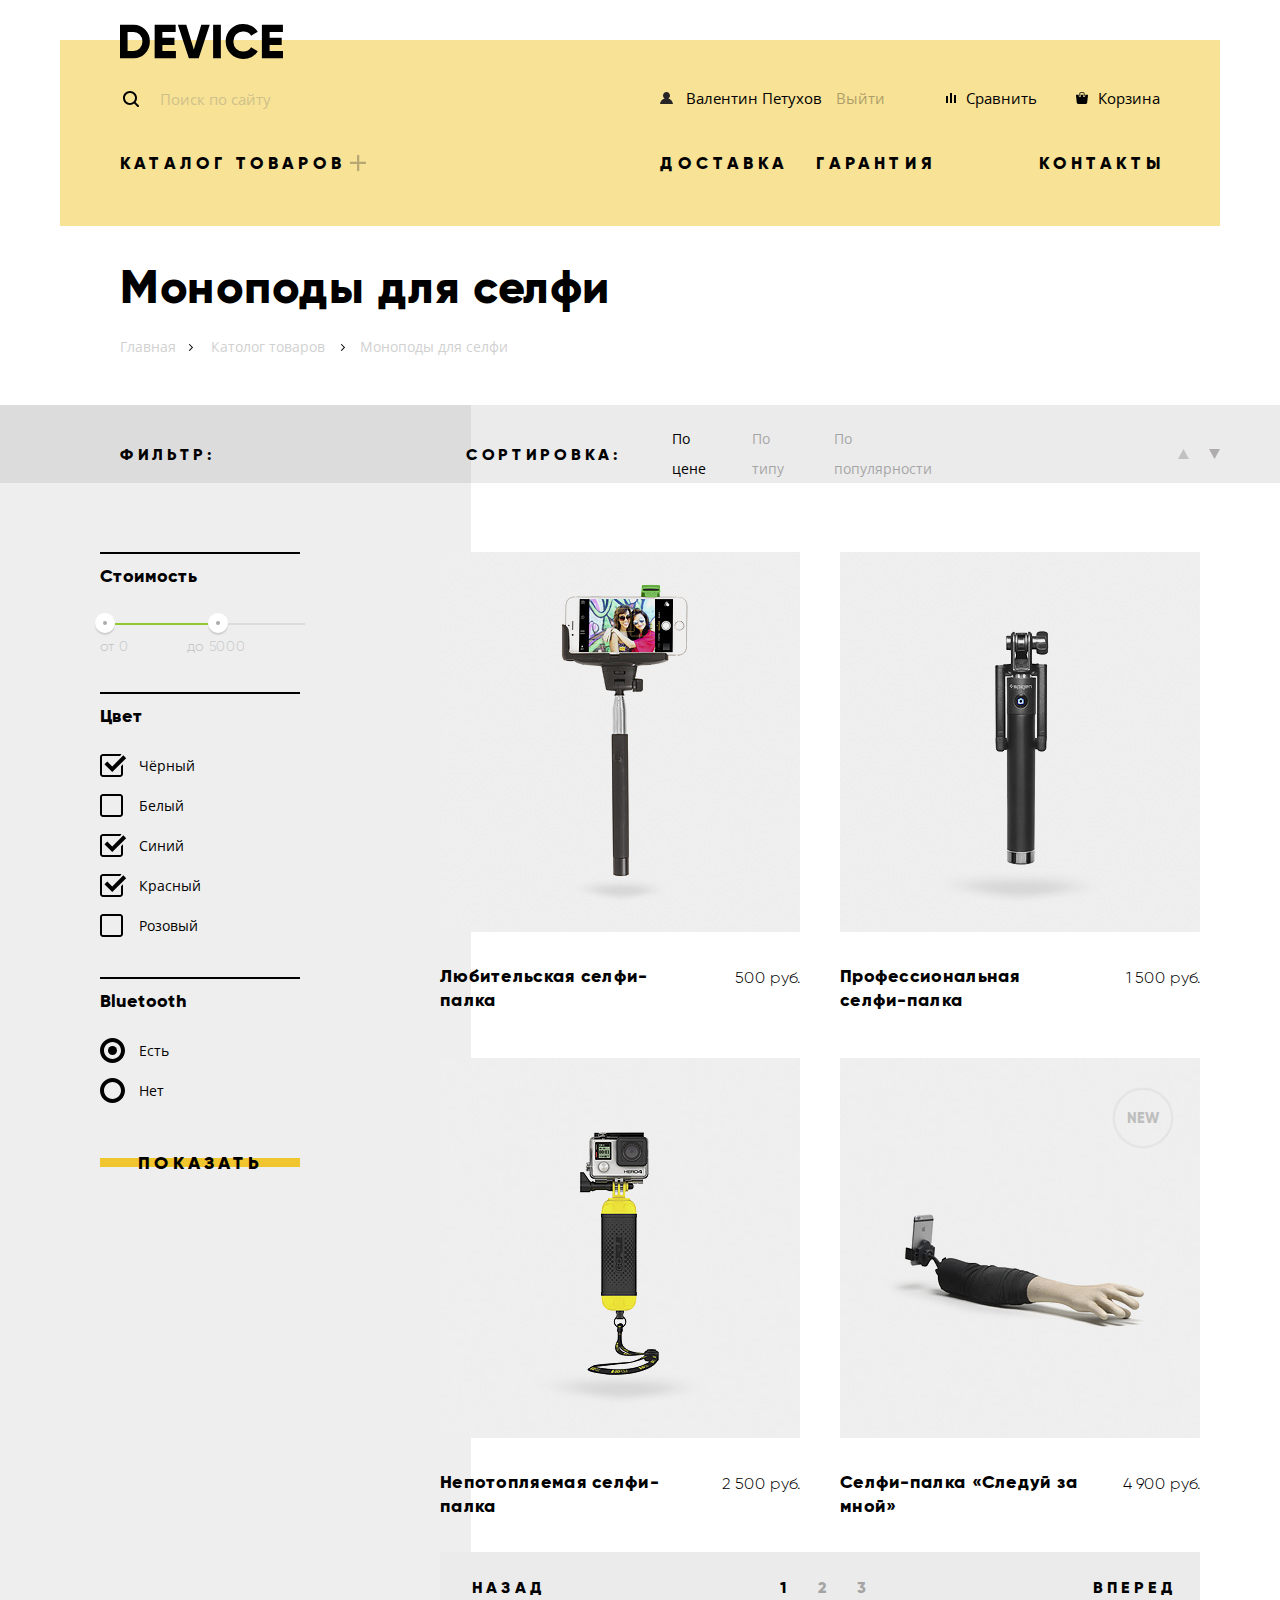
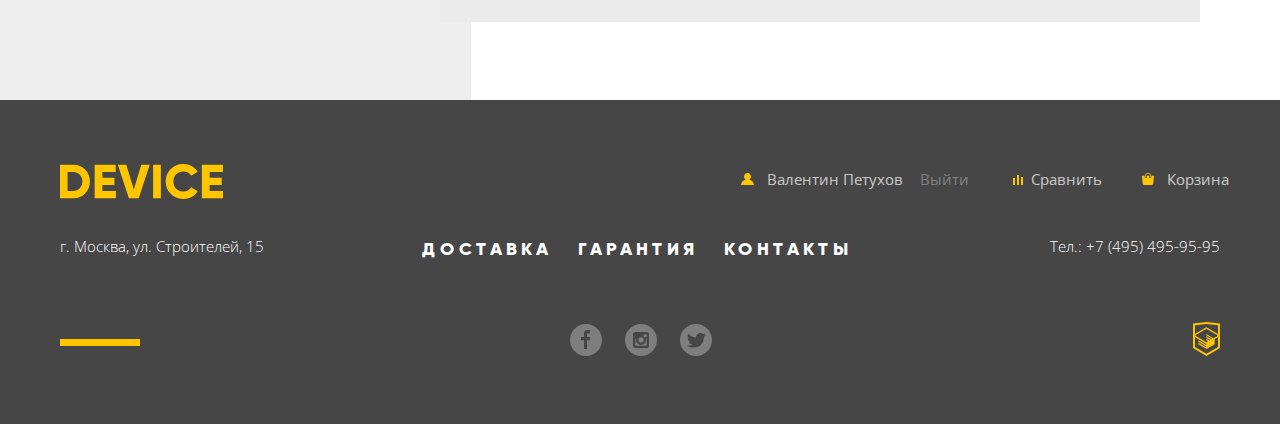
==== catalog.html @ 6ec4270a "Выполнил критерий на прохождения валидатор кроме iframe." ====
<!DOCTYPE html>
<html lang="ru">
  <head>
    <meta charset="utf-8">
    <title>HTML Academy: Девайс</title>
    <link href="https://fonts.googleapis.com/css?family=Open+Sans:300,400&display=swap" 
    rel="stylesheet">
   <link href="css/normalize.css" rel="stylesheet">
   <link href="css/style.css" rel="stylesheet">
  </head>
  <body class="inner-page">
    <header class="main-header">      
      <nav class="main-navigation">

        <a class="main-header-logo" href="index.html">
          <img class="logo-device" src="img/background-black-logo.svg" width="163" height="35" alt="Логотип DEVICE">
        </a>
        
        <div class="header-interface-container">

        <form class="form-search" action="https://echo.htmlacademy.ru" method="post">
          <label class="lable-search visually-hidden-search" for="search">Поиск по сайту</label>
          <input class="search" id="search" type="search" name="search" placeholder="Поиск по сайту">
          <button class="button-search hidden-button" type="submit">Найти</button>
        </form>   

          <ul class="interface-header">
          <li class="to-come-in">
            <a href="#">
            Валентин Петухов
            </a>
          </li>
          <li class="exit">
            <a href="#">Выйти</a>
          </li>
          <li class="compare">
            <a href="#">
              Сравнить
            </a>
          </li>
          <li class="basket">
            <a href="#">
            Корзина
            </a>
          </li>
          </ul>

        </div>


        <ul class="header-product-contacts">
          <li><a href="catalog.html">Каталог товаров
            <!--Декоративный элемент +--></a>
            <ul class="sub-menu-catalog">
              <li>
                <a href="#">Виртуальная реальность</a>
                <a href="catalog.html">Моноподы для селфи</a>
                <a href="#">Экшн-камера</a>
              </li>             
              <li>
                <a href="#">Фитнес-браслеты</a>
                <a href="#">Умные часы</a>
              </li>
              <li>
                <a href="#">Квадрокоптеры</a>
              </li>
            </ul>
          </li>
          <li><a href="#">Доставка</a></li>
          <li><a href="#">Гарантия</a></li>
          <li><a href="#">Контакты</a></li>        
        </ul>

      </nav>
    </header>
    <main>

      <h1 class="page-title">Моноподы для селфи</h1>

      <nav>
        <ul class="breadcrambs">
          <li><a href="index.html">Главная</a></li>
          <li><a href="#">Католог товаров</a></li>
          <li><a href="#">Моноподы для селфи</a></li>
        </ul>
      </nav>

      <div class="sort-flter-container">

          <div class="sort">
            <span class="">Фильтр:</span> 
            <span>Сортировка:</span>
            <ul>
              <li><a class="selected active" href="#">По цене</a></li>
              <li><a href="#">По типу</a></li>
              <li><a href="#">По популярности</a></li> 
            </ul>
            <ul>
              <li><a href="#"><div class="icon-triangle-up"></div></a></li>
              <li><a class="" href="#"><div class="icon-triangle-down selected"></div></a></li>
            </ul>
            </div>

         </div>
    
      <div class="container">

        <div class="filters-catalog-container">
        <div class="filters-wrapper">
              
        <form class="filters" action="https://echo.htmlacademy.ru" method="get"> 
        <fieldset class="filter-item">
          <legend>Стоимость</legend>
            <div class="range-filter">
              <div class="range-controls">
                <div class="scale">
                  <div class="bar"></div>
                </div>
                <div class="toggle toggle-min"></div>
                <div class="toggle toggle-max"></div>
              </div>
              <div class="price-controls">
                <label class="min-price">от <input name="min-price" type="text" value="0"></label>
                <label class="max-price">до <input name="max-price" type="text" value="5000"></label>
              </div>
            </div>
        </fieldset>
        <fieldset>
          <legend>Цвет</legend>
          <ul class="checkbox-color">
            <li class="filter-option">      
              <input id="black" class="filter-input-checkbox filter-input visually-hidden" type="checkbox" name="color" value="black" checked>
              <label for="black">Чёрный</label>
            </li>
            <li class="filter-option"> 
              <input id="white" class="filter-input-checkbox filter-input visually-hidden" type="checkbox" name="color" value="white">
              <label for="white">Белый</label>
            </li>
            <li class="filter-option">
              <input id="blue" class="filter-input-checkbox filter-input visually-hidden" type="checkbox" name="color" value="blue" checked>
              <label for="blue">Синий</label>
            </li>
            <li class="filter-option">
              <input id="red" class="filter-input-checkbox filter-input visually-hidden" type="checkbox" name="color" value="red" checked>
              <label for="red">Красный</label>
            </li>
            <li class="filter-option">
              <input id="pink" class="filter-input-checkbox filter-input visually-hidden" type="checkbox" name="color" value="pink">
              <label for="pink">Розовый</label>
            </li>
          </ul>
        </fieldset>
        <fieldset>
          <legend>Bluetooth</legend>
          <ul class="radio-bluetooth">
            <li class="filter-option">
              <input class="filter-input-radio visually-hidden" id="yes" type="radio" name="Bluetooth" value="yes" checked>
              <label for="yes">Есть</label>
            </li>
            <li class="filter-option">
              <input class="filter-input-radio visually-hidden" id="no" type="radio" name="Bluetooth" value="no">
              <label for="no">Нет</label>
            </li>
          </ul>
          <button class="button-to-show" type="submit">Показать</button>
        </fieldset>

      </form>
      </div>

      <div class="catalog-container">
      <section>
        <h2 class="visually-hidden">Изоброжение товаров</h2>  
        <ul class="catalog-list">
          <li class="catalog-item">
            <ul>
              <li><a class="button-in-garbage" href="#">В КОРЗИНУ</a></li>
              <li><a class="add-to-comparison" href="#">Добавить к сравнению</a></li>
            </ul>
            <img class="product-catalog" src="img/amateur-selfie-stick.jpg" width="360" height="360" alt="Любительская селфи-палка">
            <div>
              <h3><a href="#">Любительская селфи-палка</a></h3>
              <span>500 руб.</span>
            </div>
          </li>
          <li class="catalog-item">  
            <ul>
              <li><a class="button-in-garbage" href="#">В КОРЗИНУ</a></li>
              <li><a class="add-to-comparison" href="#">Добавить к сравнению</a></li>
            </ul>                           
            <img class="product-catalog" src="img/professional-selfie-stick.jpg" width="360" height="360" alt="Профессиональная селфи-палка">   
            <div>                      
              <h3><a href="#">Профессиональная селфи-палка</a></h3>
              <span>1 500 руб.</span>
            </div>  
          </li>
          <li class="catalog-item">
            <ul>
              <li><a class="button-in-garbage" href="#">В КОРЗИНУ</a></li>
              <li><a class="add-to-comparison" href="#">Добавить к сравнению</a></li>
            </ul> 
            <img class="product-catalog" src="img/unsinkable-selfie-stick.jpg" width="360" height="360" alt="Непотопляемая селфи-палка">
            <div>
              <h3><a href="#">Непотопляемая селфи-палка</a></h3>
              <span>2 500 руб.</span>
            </div>
           </li>
          <li class="catalog-item">
            <ul>
              <li><a class="button-in-garbage" href="#">В КОРЗИНУ</a></li>
              <li><a class="add-to-comparison" href="#">Добавить к сравнению</a></li>
            </ul>
            <img class="product-catalog" src="img/selfie-stick-follow-me.jpg" width="360" height="360" alt="Селфи-палка Следуй за мной">
            <span class="icon-new">NEW</span>
            <div>           
              <h3><a href="#">Селфи-палка «Следуй за мной»</a></h3>
              <span>4 900 руб.</span>
            </div>
          </li>
        </ul>   
        <ul class="pagination-list">
          <li><a class="" href="#">Назад</a></li>
          <li><a class="selected">1</a></li>
          <li><a href="#">2</a></li>
          <li><a href="#">3</a></li>
          <li><a class="" href="#">Вперед</a></li>
        </ul>
 
      </section>
      </div>
      </div>
      </div>
      
      
    </main>
    <footer class="footer">   
      <div class="footer-logo-interface">
      <a class="logo-device-footer">
          <svg xmlns="http://www.w3.org/2000/svg" width="163" height="35" viewBox="0 0 163 35">
            <defs>
                <style>
                    .cls-1{fill-rule:evenodd}
                </style>
            </defs>
            <path id="_-e-logo" d="M-.151.702v33.6h13.532a15.72 15.72 0 0 0 11.72-4.824 16.458 16.458 0 0 0 4.712-11.976 16.458 16.458 0 0 0-4.712-11.976A15.723 15.723 0 0 0 13.381.702H-.151zM7.582 26.91V8.091h5.8a8.646 8.646 0 0 1 6.5 2.568 9.407 9.407 0 0 1 2.489 6.84 9.406 9.406 0 0 1-2.489 6.84 8.642 8.642 0 0 1-6.5 2.568h-5.8zm34.8-5.952h12.082v-7.3H42.378V8.091h13.291V.702H34.645v33.6H55.91V26.91H42.378v-5.952zm36.343 13.344L89.744.702h-8.458l-7.491 24.72L66.304.702h-8.457l11.019 33.6h9.859zm14.4 0h7.733V.702h-7.733v33.6zm38.615-1.416a15.506 15.506 0 0 0 6.041-5.688l-6.67-3.84a7.482 7.482 0 0 1-3.165 3.024 9.87 9.87 0 0 1-4.664 1.1 9.595 9.595 0 0 1-7.177-2.736 9.909 9.909 0 0 1-2.682-7.248 9.909 9.909 0 0 1 2.682-7.248 9.595 9.595 0 0 1 7.177-2.736 9.897 9.897 0 0 1 4.639 1.08 7.592 7.592 0 0 1 3.19 3.048l6.67-3.84a15.873 15.873 0 0 0-6.09-5.688 17.42 17.42 0 0 0-8.409-2.088c-9.779-.272-17.797 7.691-17.591 17.472-.208 9.781 7.809 17.747 17.588 17.476a17.52 17.52 0 0 0 8.458-2.088zm17.881-11.928h12.082v-7.3h-12.085V8.091h13.29V.702h-21.023v33.6h21.265V26.91h-13.532v-5.952z" fill="#ffc600" class="cls-1" data-name="-e-logo"/>
        </svg>
      </a>

      <ul class="interface-footer-catalog">
        <li>
          <a href="#">
            <svg version="1.1" id="Layer_1" xmlns="http://www.w3.org/2000/svg" xmlns:xlink="http://www.w3.org/1999/xlink" x="0px" y="0px"
            width="13px" height="12px" viewBox="0 0 13 12" enable-background="new 0 0 13 12" xml:space="preserve">
            <path d="M0.032,12h12.937c-0.163-2.643-2.074-4.837-4.671-5.543C9.306,5.846,9.985,4.75,9.985,3.485
            C9.985,1.561,8.425,0,6.5,0S3.015,1.561,3.015,3.485c0,1.264,0.68,2.361,1.688,2.972C2.106,7.163,0.194,9.357,0.032,12z" fill="#ffc600"/>
            </svg>
            <span>Валентин Петухов</span> 
          </a>                   
        </li>
        <li><a href="#" class="exit-footer">Выйти</a> </li>
        <li>
          <a href="#">
            <svg version="1.1" id="Layer_2" xmlns="http://www.w3.org/2000/svg" xmlns:xlink="http://www.w3.org/1999/xlink" x="0px" y="0px"
            width="10px" height="10px" viewBox="0 0 10 10" enable-background="new 0 0 10 10" xml:space="preserve">
           <rect x="8" y="2" width="1.984" height="8" fill="#ffc600"/>
           <rect y="3" width="1.984" height="7" fill="#ffc600"/>
           <rect x="4" width="2" height="10" fill="#ffc600"/>
           </svg>
           <span>Сравнить</span>
          </a>
        </li>
        <li>
          <a href="#">
              <svg version="1.1" id="Layer_3" xmlns="http://www.w3.org/2000/svg" xmlns:xlink="http://www.w3.org/1999/xlink" x="0px" y="0px"
              width="12px" height="12px" viewBox="0 0 12 12" enable-background="new 0 0 12 12" xml:space="preserve">
              <g>
              <path d="M11.864,3.017c-0.082-0.098-0.203-0.154-0.327-0.154H9.225V4.09c0,0.563-0.484,1.022-1.08,1.022
               c-0.594,0-1.078-0.458-1.078-1.022V2.863H4.909V4.09c0,0.563-0.485,1.022-1.08,1.022c-0.595,0-1.078-0.458-1.078-1.022V2.863H0.438
               c-0.125,0-0.243,0.056-0.327,0.154C0.028,3.115-0.012,3.245,0.003,3.375l0.776,7.134c0.015,0.806,0.642,1.455,1.411,1.455h7.595
               c0.77,0,1.396-0.649,1.411-1.455l0.776-7.134C11.987,3.245,11.946,3.115,11.864,3.017z" fill="#ffc600"/>
              <path d="M3.829,4.499c0.239,0,0.433-0.184,0.433-0.409V1.84c0-0.632,0.672-1.022,1.295-1.022h1.079
              c0.655,0,1.078,0.401,1.078,1.022v2.25c0,0.225,0.194,0.409,0.431,0.409c0.239,0,0.433-0.184,0.433-0.409V1.84
              C8.577,0.773,7.761,0,6.636,0H5.557C4.367,0,3.398,0.826,3.398,1.84v2.25C3.398,4.315,3.592,4.499,3.829,4.499z" fill="#ffc600"/>
            </g>
            </svg>
            <span>Корзина</span>
          </a>
        </li>
      </ul>
      </div>

      <div class="contacts-services">
      <p class="">г. Москва, ул. Строителей, 15</p>

      <ul class="contacts-footer">
        <li><a href="#">Доставка</a></li>
        <li><a href="#">Гарантия</a></li>
        <li><a href="#">Контакты</a></li>
      </ul>

      <a class="tel" href="tel:+74954959595">Тел.: +7 (495) 495-95-95</a>
      </div>

      <div class="social-media-logo">
      <div class="decorative-strip-bot"></div>
      <ul class="social-media">
        <li><a href="https://www.facebook.com"><svg version="1.1" id="Layer_5" xmlns="http://www.w3.org/2000/svg" xmlns:xlink="http://www.w3.org/1999/xlink" x="0px" y="0px"
          width="32px" height="32px" viewBox="0 0 32 32" enable-background="new 0 0 32 32" xml:space="preserve">
          <path fill="#FFFFFF" d="M16,0C7.164,0,0,7.163,0,16s7.164,16,16,16c8.837,0,16-7.164,16-16S24.837,0,16,0z M20.062,9.455h-3.021
          v3.444h3.021v3.445h-3.021v8.61h-3.021v-8.61H11v-3.445h3.021V9.455c0-1.902,1.353-3.445,3.021-3.445h3.021V9.455z"/>
          </svg></a>
        </li>
        <li><a href="https://www.instagram.com"><span class="visually-hidden">Инстаграм</span><svg version="1.1" id="Layer_10" xmlns="http://www.w3.org/2000/svg" xmlns:xlink="http://www.w3.org/1999/xlink" x="0px" y="0px"
            width="32px" height="32px" viewBox="0 0 32 32" enable-background="new 0 0 32 32" xml:space="preserve">
            <g>
            <path fill="#FFFFFF" d="M20.916,16c0,2.728-2.211,4.938-4.938,4.938S11.039,18.728,11.039,16c0-0.394,0.051-0.773,0.138-1.14
             h-0.897v6.838h11.396V14.86h-0.897C20.865,15.227,20.916,15.606,20.916,16z"/>
             <path fill="#FFFFFF" d="M15.978,18.659c1.466,0,2.659-1.193,2.659-2.659s-1.193-2.659-2.659-2.659
             c-1.466,0-2.659,1.193-2.659,2.659S14.511,18.659,15.978,18.659z"/>
             <rect x="18.637" y="10.302" fill="#FFFFFF" width="3.039" height="3.039"/>
             <path fill="#FFFFFF" d="M16,0C7.164,0,0,7.164,0,16c0,8.837,7.164,16,16,16c8.837,0,16-7.163,16-16C32,7.164,24.837,0,16,0z
             M23.955,21.698c0,1.254-1.025,2.279-2.279,2.279H10.279C9.026,23.978,8,22.952,8,21.698V10.302c0-1.253,1.026-2.279,2.279-2.279
             h11.396c1.254,0,2.279,1.026,2.279,2.279V21.698z"/>
             </g>
            </svg></a>
        </li>
        <li><a href="https://twitter.com"><span class="visually-hidden">Твиттер</span><svg version="1.1" xmlns="http://www.w3.org/2000/svg" xmlns:xlink="http://www.w3.org/1999/xlink" x="0px" y="0px" width="32px"
          height="32px" viewBox="0 0 32 32" enable-background="new 0 0 32 32" xml:space="preserve">
          <g id="Layer_6">
          </g>
          <g id="Layer_7">
          <path fill="#FFFFFF" d="M16,0C7.164,0,0,7.164,0,16c0,8.837,7.164,16,16,16c8.837,0,16-7.163,16-16C32,7.164,24.837,0,16,0z
            M23.944,12.809c-0.251,6.516-3.463,10.832-10.992,10.702c-0.14,0-0.205,0-0.233,0c-0.015,0-0.021,0-0.021,0
           c-0.029,0-0.094,0-0.232,0c-0.447,0-4.543-0.443-5.344-1.823c2.479,0.19,4.247-0.406,5.12-1.136
           c-1.048-0.289-2.923-0.461-3.251-2.848c0.384,0.104,0.618,0.221,1.299,0.113c-1.307-0.824-2.758-1.519-2.679-3.643
           c0.311,0.317,1.164,0.518,1.46,0.457c-0.768-0.233-2.149-3.244-0.974-4.781c1.984,1.79,4.075,3.482,7.804,3.643
           c0.227-2.214,1.24-3.699,3.168-4.325c1.84-0.479,3.255,0.26,3.901,1.138c0.737-0.224,1.453-0.466,2.193-0.685
           c-0.004,0.833-0.569,1.463-0.935,1.709c0.747,0.165,1.423-0.475,1.423-0.475C25.467,11.818,24.557,12.58,23.944,12.809z"/>
          </g>
          </svg></a>
        </li>
      </ul>

      <a class="html-academy-logo" href="https://htmlacademy.ru/intensive/htmlcss"><span class="visually-hidden">HTML Academy</span>
        <svg version="1.1" id="Layer_9" xmlns="http://www.w3.org/2000/svg" xmlns:xlink="http://www.w3.org/1999/xlink" x="0px" y="0px" width="26.943px" height="34.09px" viewBox="0 0 26.943 34.09" enable-background="new 0 0 26.943 34.09" xml:space="preserve">
          <path d="M13.62,0.017L13.472,0L0,1.412v24.661l13.473,8.017l13.43-7.99l0.042-0.025V1.412L13.62,0.017z M25.019,12.127L13.495,5.334 L13.494,5.23l-0.087,0.05l-0.088-0.056v0.109L1.925,12.118V3.147l11.548-1.212l11.547,1.212V12.127z M13.405,6.787L24.923,13.5 l-4.479,2.64l-7.093-4.221l-0.014,1.415l5.904,3.513l-0.86,0.507l-5.03-2.992l-0.014,1.415l3.827,2.275l-0.782,0.523l-3.031-1.787 l-0.014,1.413l1.853,1.091l-1.8,1.081L2.034,13.622L13.405,6.787z M1.925,15.127l11.411,6.791l0.016,1.044L5.41,18.234L5.395,19.65 l7.979,4.795l0.018,1.076l-7.973-4.74l-0.013,1.414l8.021,4.822l0.046,0.025l8.143-4.872l-0.011-5.177l3.415-2.036v10.021 L13.472,31.85L1.925,24.979V15.127z" fill="#ffc600"/>
        </svg>
      </a>
    </div>
    </footer>
    <section class="visually-hidden">  
      <h2 class="visually-hidden">Отправка письма</h2>
      <form action="https://echo.htmlacademy.ru" method="post">      
          <button type="button">Закрыть</button>
            <label>
              Ваше имя:
              <input type="text" name="name" placeholder="Имя Фамилия">
            </label>
  
            <label>
              Ваш e-mail:
              <input type="email"  name="email" placeholder="email@example.com">
            </label>
  
            <label>
              Текст пиьсма:
              <textarea cols="50" rows="5" name="text-letter"  placeholder="В свободной форме">В свободной форме</textarea>
            </label>
          <button type="submit">Отправить</button>        
      </form>
      </section>  
  
      <section class="visually-hidden">
        <h2 class="visually-hidden">Как до нас добраться</h2>
        <!--Кнопка изображение закрыть-->
        <img src="img/popup-map-big.png" alt="г. Москва, ул. Строителей, 15">
      </section>
  
      <section class="visually-hidden">
        <h2>Личный кабинет</h2>
        <p>Введите свой логин и пароль.</p>
        <form action="https://echo.htmlacademy.ru" method="post">
          <p>
            <label for="user-login">Логин</label>
            <input id="user-login" type="text" name="login" placeholder="email@example.com">
          </p>
          <p>
            <label for="user-password">Пароль</label>
            <input id="user-password" type="password" name="password" placeholder="••••••••">
          </p>
          <p>
            <label>
              <input type="checkbox" name="remember">
              Запомните меня
            </label>
            <a href="#">Я забыл пароль!</a>
          </p>
          <button type="submit">
            Войти
          </button>
        </form>
        <button type="button">
          Закрыть
        </button>
      </section>
  </body>
</html>
---- css/style.css ----
body {
  margin: 0;
  padding: 0;    
  
  font-family: "Open Sans", Arial, sans-serif;
  font-weight: 400;
  color: #000000;
  font-size: 15px;
  line-height: 30px;
  text-transform: none;

  background-color: #ffffff;
  background-position: top center;
}

@font-face {
  font-family: "Gilroy";  
  src: 
  url("../fonts/Gilroy/Gilroy-ExtraBold.woff"),
  url("../fonts/Gilroy/Gilroy-Extrabold.woff2");
  font-weight: 700;
  font-style: normal;
}

@font-face {
  font-family: "Gilroy";  
  src: 
  url("../fonts/Gilroy/Gilroy-Light.woff"),
  url("../fonts/Gilroy/Gilroy-Light.woff2");
  font-weight: 100;
  font-style: normal;
}

a {
  text-decoration: none;
  color: black;
}

img {
  max-width: 100%;
  height: auto;
}

.visually-hidden:not(:focus):not(:active),
input[type="checkbox"].visually-hidden,
input[type="radio"].visually-hidden {
  position: absolute;

  width: 1px;
  height: 1px;
  margin: -1px;
  border: 0;
  padding: 0;

  white-space: nowrap;

  clip-path: inset(100%);
  clip: rect(0 0 0 0);
  overflow: hidden;
}

.visually-hidden-search {
  position: absolute;

  width: 1px;
  height: 1px;
  margin: -1px;
  border: 0;
  padding: 0;

  white-space: nowrap;

  clip-path: inset(100%);
  clip: rect(0 0 0 0);
  overflow: hidden;
}

/*---- Header ----*/
.main-header {
  margin: auto;

  width: 1160px;
  min-height: 299px;
}

.header-interface-container {
  display: flex;
  justify-content: space-between;
  

  width: 1040px;
  margin: 0 auto;
  padding: 0 10px;
  margin-top: 30px;
}

.main-navigation {
  position: relative;
  
  margin-top: 40px;
  padding: 0 40px;
  
  min-height: 299px;
}

.main-header-logo {
  position: absolute;
  width: 165px;
  height: 35px;

  top: -19px;
  left: 60px;
}

.inner-page .main-header-logo {
  margin-top: 3px;
}

.form-search {
  display: flex;

  width: 440px;
  height: 40px;

  margin-top: 43px;
  margin-right: 100px;
}

.interface-header li a {
  font-family: "Open Sans", Arial, sans-serif;
  font-weight: 400;
  color: #000000;
  font-size: 15px;
  line-height: 30px; 
}

.interface-header {
  display: flex;
  flex-wrap: wrap;
  justify-content: space-between;
  align-items: center;

  position: relative;



  width: 500px;
  min-height: 55px;

  list-style: none;

  margin: 0;
  padding: 0;
  margin-top: 30px;
}

.inner-page .interface-header li:nth-child(2) {
  margin-right: 55px;
}

.inner-page .interface-header li:nth-child(3) {
  margin-right: 35px;
}

.interface-header .to-come-in {
  position: relative;
  padding-left: 26px;

  margin-right: auto;
}

.interface-header .to-come-in::before {
  content: "";
  
  position: absolute;
  top: 9px;
  left: 0;

  width: 16px;
  height: 18px;

  background-image: url("../img/icon-logo.svg");
  background-repeat: no-repeat;
  background-position: 0 0;
}

.interface-header .compare {
  position: relative;
  padding-left: 26px;
  margin-right: 40px;
}

.interface-header .compare::before {
  content: "";
  
  position: absolute;
  top: 10px;
  left: 6px;

  width: 16px;
  height: 18px;

  background-image: url("../img/icon-diagram.svg");
  background-repeat: no-repeat;
  background-position: 0 0;
}

.interface-header .basket {
  position: relative;
  padding-left: 26px;
}

.interface-header .basket::before {
  content: "";
  
  position: absolute;
  top: 9px;
  left: 4px;

  width: 16px;
  height: 18px;

  background-image: url("../img/icon-basket.svg");
  background-repeat: no-repeat;
  background-position: 0 0;
}

.header-product-contacts {
  position: relative;
  display: flex;
  justify-content: space-between;
  align-items: center;

  width: 1040px;
  height: 73px;

  list-style: none;
  
  margin: auto;
  margin-top: 2px;
  padding: 0px;  
}

.header-product-contacts > li:nth-child(1) {
  margin-left: 0;
  padding-right: 35px;
}

.header-product-contacts > li:nth-child(1)::before {
  content: "";
  
  position: absolute;
  top: 28px;
  left: 230px;

  width: 16px;
  height: 18px;
  
  opacity: 0.3;

  background-image: url("../img/icon-plus.png");
  background-repeat: no-repeat;
  background-position: 0 0;
}

.header-product-contacts > li:nth-child(2) {
  margin-left: 177px;
}

.header-product-contacts > li:nth-child(3) {
  margin-left: -75px;
}

.header-product-contacts > li:nth-child(4) {
  margin-right: -5px;
}



/*---- Оформление текста Header ----*/
.main-navigation {
  color: black; 
  
  background-color: #f7e296;  
}

.logo-device:hover,
.logo-device:focus {
  opacity: 0.6;
}

.logo-device:active {
  opacity: 0.3;
}

.form-search {
  position: relative;
  background-color: #f7e296;
}

.form-search::before {
  content: "";
  
  position: absolute;
  top: 8px;
  left: 3px;
  
  width: 16px;
  height: 18px;

  background-image: url(../img/search-icon.svg);
  background-repeat: no-repeat;
  background-position: 0 0; 

  z-index: 1;
}

.hidden-button {
  display: none;
}


.button-search {
  font: inherit;

  width: 85px;
  height: 50px;

  margin-top: -10px;

  border: 2px solid black;
  background-color:  #f7e296;
}

.button-search:hover {
  display: block;
  background-color:  black;

  color: white;
}

.button-search:active {
  outline: none;

  background-color:  black;

  color: #434343;
}

.search {
  position: relative;
  font: inherit;
  color: #cab97b;
  width: 357px;

  padding-left: 35px;
  padding-bottom: 10px;
  margin-left: 5px;
 
  border: 0;
  background-color: #f7e296; 
}

.search:hover {
  color: #9e9060;
}

.search:focus {
  padding-bottom: 7px;
  border-bottom: 2px solid black;

  outline: none;

  color: #423c28; 
}

.search::placeholder {
  text-align: left;
  opacity: 0.3;
}

.search:hover::placeholder {
  opacity: 0.6;
}

.search:focus + .hidden-button { 
  display: block;
}

.header-product-contacts {
  font-family: Gilroy, Arial, sans-serif;
  font-weight: 700;
  text-transform: uppercase;
  font-size: 17px;
  line-height: 24px;
  letter-spacing: 4.2px;
}
  
.interface-header li:hover,
.header-product-contacts a:hover {
  opacity: 0.6;
}

.interface-header li:active,
.header-product-contacts a:active {
  opacity: 0.3;
}

.sub-menu-catalog {
  display: none;
  position: absolute;

  font-family: "Open Sans", Arial, sans-serif;
  font-weight: 400;
  font-size: 15px;
  line-height: 36px;

  padding-top: 27px;

  width: 1120px;
  min-height: 136px;
  left: -60px;

  text-transform: none;
  letter-spacing: normal;

  list-style: none;

  background-color: #f7e296; 
  z-index: 5;
}

.sub-menu-catalog a {
  display: flex;
  align-items: flex-start;
  
  margin-left: 20px;
}

.sub-menu-catalog li:nth-child(2) a {
  margin-left: 56px;
}

.sub-menu-catalog li:nth-child(3) a {
  margin-left: 72px;
}

.header-product-contacts li:hover a + .sub-menu-catalog,
.header-product-contacts li:active a + .sub-menu-catalog {
  display: flex;
 }

 .sub-menu-catalog:hover,
 .sub-menu-catalog:focus {
  display: flex;
 }
/*---- Main ----*/
/*----Промо слайдер----*/
/*----Сеточные стили Промо Слайдера----*/
.decorative-strip {
  position: absolute;
  top: 41px;
  left: 600px;
  width: 100px;
  border-top: 7px solid white;
}

.promo-slider-list li {
  position: relative;
  display: flex;
  justify-content: space-between;
  align-items: flex-start;
}

/*----Оформление Промо Слайдера----*/
.promo-slider {
  position: relative;

  margin: auto;
  margin-top: -130px;

  width: 1160px;
  min-height: 510px;

}

.slider-controls {
  position: absolute;
  left: 71%;
  top: 281px;
  z-index: 1;
  
  width: 160px;
  height: 18px;

  text-align: center;
  font-size: 0;
  transform: translateX(-50%)
}

.slider-controls label {
  position: relative;

  display: inline-block;
  width: 18px;
  height: 18px;
  padding: 6px;
  margin: 2px;

  border-radius: 50%;
  cursor: pointer;
}

.slider-controls label::after {
  content: "";

  position: absolute;
  top: 47px;
  left: 224px;
  z-index: 1;

  width: 10px;
  height: 10px;

  border: 1px solid black;

  border-radius: 50%;
}

#product-1:checked ~ .promo-slider-list li:nth-child(1) {
  display: flex;
}

#product-2:checked ~ .promo-slider-list li:nth-child(2) {
  display: flex;
}

#product-3:checked ~ .promo-slider-list li:nth-child(3) {
  display: flex;
}

#product-1:checked ~ .slider-controls .slider-controls-item--1::before,
#product-2:checked ~ .slider-controls .slider-controls-item--2::before,
#product-3:checked ~ .slider-controls .slider-controls-item--3::before {
  content: "";
  
  position: absolute;
  top: 55px;
  left: 232px;
  z-index: 2;
  
  width: 2px;
  height: 2px;
  margin: -4px;
  
  background-color: inherit;
  border: 1px solid black;
  border-radius: 50%;

}

.promo-slider-list {
  list-style: none;
}

.promo-slider-list li {
  display: none;
}

.selfie {
  margin-top: 4px;
  margin-left: 50px;
}

.сlock {
  margin-top: 16px;
  margin-left: 76px;
}

.quadrocopter {
  margin-top: 69px;
  margin-left: -9px;
}

.features {
  display: flex;
  position: relative;
  flex-direction: column;
  align-items: space-between;

  width: 570px;
  min-height: 450px;
}

.promo-slider-list li:nth-child(1) span {
  position: absolute;
  top: -9px;
  right: 50px;

  color: white;

  width: 180px;
  height: 130px;
}

.promo-slider-list li:nth-child(2) span,
.promo-slider-list li:nth-child(3) span {
  position: absolute;
  top: -10px;
  right: 77px;

  color: white;

  width: 180px;
  height: 130px;

  letter-spacing: 4px;
}

.promo-slider-list h3 {
  font-family: Gilroy, Arial, sans-serif;
  font-weight: 700;
  font-size: 47px;
  line-height: 56px;
  letter-spacing: 0.7px;
  text-transform: none;

  max-width: 600px;
  margin-top: 83px;
  margin-left: 9px;

  z-index: 1;
 }

 .promo-slider-list span {
  font-family: Gilroy, Arial, sans-serif;
  font-weight: 700;
  text-transform: none;
  font-size: 179px;
  line-height: 179px;
 }

 .promo-slider-list p {
  font-family: "Open Sans", Arial, sans-serif;
  font-weight: 400px;
  letter-spacing: 0.14px;

  max-width: 480px;
  margin-top: -28px;
  margin-left: 11px;

  font-size: 15px;
  line-height: 30px;
  text-transform: none;
 }

 .promo-slider-list .button-info {
  display: block;
  width: 220px;
  padding: 12px 0;
  margin-top: 27px;
  margin-left: 10px;
 
  font-family: Gilroy, Arial, sans-serif;
  font-weight: 700;

  font-size: 18px;
  line-height: 18px;
  letter-spacing: 3.6px;
  text-transform: uppercase;
  text-align: center;

  background: linear-gradient(white 41%, #f0c52e 41%, #f0c52e 59%, white 59%);
}

.promo-slider-list .button-info:hover {
  background: linear-gradient( white 0%, #f0c52e 0%, #f0c52e 100%, white 0%);
}

.promo-slider-list .button-info:active {
  color: rgba(0,0,0,.6);
}
  
  

.promo-slider-table {
  margin-top: 45px;
  margin-left: 8px;
}

.promo-slider-table tr td:nth-child(1) {
  width: 155px;
}

.promo-slider-table tr td:nth-child(2) {
  width: 135px;
}

.promo-slider-table tr:nth-child(2) td {
  padding-top: 5px;
}

.promo-slider-list table tr:first-child {
  font-family: Gilroy, Arial, sans-serif;
  font-weight: 100;
  text-transform: none;
  font-size: 36px;
  line-height: 48px;
  
}

.promo-slider-list table tr:last-child {
  font-family: Gilroy, Arial, sans-serif;
  font-weight: 100;
  text-transform: none;
  font-size: 13px;
  line-height: 20px;
}

.slider-item-quadrocopter tr td:nth-child(2) {
  width: 400px;
}

/*Список разделов*/
.sections-list {
  display: flex;
  justify-content: space-between;

  width: 1120px;
  min-height: 242px;

  margin: auto;
  margin-top: 86px;
}

.sections-list li {
  position: relative;
  font-family: Gilroy, Arial, sans-serif;
  font-weight: 700;
  text-transform: none;
  font-size: 18px;
  line-height: 24px;
  width: 160px;
  margin-left: -40px;
  letter-spacing: 0.3px;

  list-style: none;
}

.sections-list li div {
  position: relative;
  width: 160px;
  height: 160px;
  
  margin-bottom: 34px;

  background-color: #f7e296;
}

.virtual-reality-icon::after {
  content: "";
  
  position: absolute;
  width: 97px;
  height: 55px;

  top: 52px;
  left: 31px;

  background-image: url("../img/index-virtual-reality.svg");
  background-repeat: no-repeat;
}

.monopods-for-selfie-icon::after {
  content: "";
  
  position: absolute;
  width: 86px;
  height: 117px;

  top: 41px;
  left: 38px;

  background-image: url("../img/index-monopods-for-selfi.svg");
  background-repeat: no-repeat;
}

.action-cameras-icon::after {
  content: "";
  
  position: absolute;
  width: 71px;
  height: 87px;

  top: 38px;
  left: 49px;

  background-image: url("../img/index-action-camera.svg");
  background-repeat: no-repeat;
}

.fitness-bracelets-icon::after {
  content: "";
  
  position: absolute;
  width: 107px;
  height: 65px;

  top: 50px;
  left: 28px;

  background-image: url("../img/index-fitness-bracelet.svg");
  background-repeat: no-repeat;
}

.fitness-bracelets {
  white-space: nowrap;
}

.smart-watch::after {
  content: "";
  
  position: absolute;
  width: 56px;
  height: 98px;

  top: 32px;
  left: 55px;

  background-image: url("../img/index-smartwatch.svg");
  background-repeat: no-repeat;
}

.quadcopters::after {
  content: "";
  
  position: absolute;
  width: 132px;
  height: 69px;

  top: 49px;
  left: 13px;

  background-image: url("../img/index-quadcopter.svg");
  background-repeat: no-repeat;
}

.sections-list div:hover,
.sections-list a:hover div{
  background-color: #f0c52e;
}

.virtual-reality-icon:active::after,
.monopods-for-selfie-icon:active::after,
.action-cameras-icon:active::after,
.fitness-bracelets-icon:active::after,
.sections-list a:active {
  opacity: 0.3;
}

/*Слайдер услуг*/
/* Сеточные стили Слайдер2 */
.slider-services-controls{
  display: flex;
  flex-direction: column;
  width: 278px;
  min-height: 319px;
  margin-left: -1px;

  border-right: 7px solid black;
}

.slider-services { 
  position: relative;
  

  min-height: 388px;

  margin: auto;

  list-style: none;

  box-sizing: border-box;

  background: linear-gradient(white 100px, #e5e5e5 100px);
}

.slider-services-container { 
  display: flex;
  align-items: flex-start;

  margin: auto;
  margin-top: 80px;

  width: 1160px;
  min-height: 388px;
}

.slider-services li {
  width: 720px;
  min-height: 260px;

  margin-top: -5px;
  margin-left: 78px;
}


.slider-services li {
  display: none;
}

/* Оформление Слайдер 2 */


.slider-services-controls label {
  display: block;

  font-family: Gilroy, Arial, sans-serif;
  font-weight: 700;
  text-transform: uppercase;
  font-size: 18px;
  line-height: 24px;  
  letter-spacing: 3.8px;
  text-align: center;

  cursor: pointer;
  
  width: 156px;
  
  margin-top: 80px;
  margin-left: 1px;
  padding-top: 9px;
  padding-bottom: 9px;
  padding-left: 4px;

  background: linear-gradient(white 40%, #f0c52e 40%, #f0c52e 60%, #e5e5e5 60%);
}

.slider-services-controls label:nth-child(2),
.slider-services-controls label:nth-child(3) {
  margin-top: 22px;
  background: linear-gradient(#e5e5e5 40%, #f0c52e 40%, #f0c52e 60%, #e5e5e5 60%);
}



.slider-services-controls label:hover {
  color: black;

  background: linear-gradient(white 0%, #f0c52e 0%, #f0c52e 100%, white 100%);
}

.slider-services-controls label:active {
  color:  #f7e184;

  padding-right: 120px;

  background: linear-gradient(white -10%, black -10%, black 100%, white 0%);
}

#delivery-1:checked ~ .slider-services-controls label:nth-child(1),
#guarantee-2:checked ~ .slider-services-controls label:nth-child(2),
#loan-3:checked ~ .slider-services-controls label:nth-child(3) {
  color:  #f7e184;

  padding-right: 120px;

  background: linear-gradient(white -10%, black -10%, black 100%, white 0%);
}

.slider-services h3 {
  font-family: Gilroy, Arial, sans-serif;
  font-weight: 700;
  text-transform: none;
  font-size: 47px;
  line-height: 48px;  
  letter-spacing: 0.8px;

  padding-top: 16px;
}

.slider-services p {
  font-family: "Open Sans", Arial, sans-serif;
  font-weight: 400;
  text-transform: none;
  font-size: 15px;
  line-height: 30px;  
  max-width: 450px;
  letter-spacing: 0.29px;

  margin-top: -16px;
  margin-left: -2px;
}

.slider-services-list .slider-item:nth-child(1) {

  background-image: url("../img/picture-delivery.svg");
  background-repeat: no-repeat;
  background-position: 556px 28px;
}

.slider-services-list .slider-item:nth-child(2) {
  background-image: url("../img/picture-pwarranty.svg");
  background-repeat: no-repeat;
  background-position: 0 0;
  background-position: 541px 4px;
}

.slider-services-list .slider-item:nth-child(3) {
  background-image: url("../img/picture-credit.svg");
  background-repeat: no-repeat;
  background-position: 0 0;
  background-position: 532px 4px;
}

#delivery-1:checked ~ .slider-services-list .slider-item:nth-child(1) {
  display: block;
}

#guarantee-2:checked ~ .slider-services-list .slider-item:nth-child(2) {
  display: block;
}

#loan-3:checked ~ .slider-services-list .slider-item:nth-child(3) {
  display: block;
}

/* Список логотипов */
.list-logo-container{
  margin: auto;
  width: 1160px;

  margin-top: 94px;
  margin-bottom:58px;

}

.list-logo {
 
  display: flex;
  justify-content: space-between;
  margin: 0;
}

.list-logo li {
  position: relative;

  justify-content: space-between;
  align-items: center;
  flex-direction: row;

  margin-left: -40px;
  width: 260px;
  height: 100px;
  min-height: 135px;

  list-style: none;
}

.list-logo li:nth-child(4) {
  margin-right: 3px;
}

.list-logo a img:last-child  {
  display: none;
}

.list-logo a:hover img:first-child  {
  display: none;
}

.list-logo a:hover img:last-child  {
  display: inline;
}

/*О нас*/
/*Сеточные стили О нас, Контакты*/
.intex-colums {
  display: flex;
  justify-content: space-between;
  align-items: flex-start;

  padding: 0;
  margin: auto;
  margin-bottom: 87px;

  width: 1170px;
  min-height: 570px;
}

.about-us {
  width: 480px;
  min-height: 570px;

  margin-left: 5px;
  padding: 0;
}

.contacts-main {
  width: 565px;
  min-height: 570px;

  padding-left: 10px;

}

.about-us h2 {
  font-family: Gilroy, Arial, sans-serif;
  font-weight: 700;
  text-transform: none;
  font-size: 47px;
  line-height: 48px;

  margin-top: 45px;
  margin-bottom: 43px;  
}

.about-us p {
  font-family: "Open Sans", Arial, sans-serif;
  font-weight: 400;
  font-size: 15px;
  line-height: 30px;

  margin-top: 30px;

  width: 475px; 
}

.about-us li{
  position: relative;
  font-family: Gilroy, Arial, sans-serif;
  font-weight: 700;
  font-size: 15px;
  line-height: 30px;
  letter-spacing: 0.6px;

  margin-top: 70px;
  margin-left: -3px;

  list-style: none;
}

.about-us li::before{
  position: absolute;
  display: inline-block;
  content: "";
  
  top: 12px;
  left: -35px;
  
  border: 2px solid #e5e5e5;
  width: 4px;
  height: 4px;
  border-radius: 50%;
}

.about-us li:nth-child(2),
.about-us li:nth-child(3) {
  margin-top: 10px;
}
.about-us a {
  display: block;

  font-family: Gilroy, Arial, sans-serif;
  font-weight: 700;
  font-size: 18px;
  line-height: 24px;
  text-transform: uppercase;
  letter-spacing: 3.8px;
  text-align: center;

  width: 260px;
  padding: 12px 0; 

  margin-top: 55px;
  margin-left: 2px;

  background: linear-gradient(white 41%, #f0c52e 41%, #f0c52e 59%, white 59%);
}

.about-us a:hover {
  background: linear-gradient( white 0%, #f0c52e 0%, #f0c52e 100%, white 0%);
}

.about-us a:active {
  color: rgba(0,0,0,.3);
}

.about-us div,
.contacts-main div {
  width: 80px;
  border-top: 7px solid black;
}

/*Контакты*/
.contacts-main h2 {
  font-family: Gilroy, Arial, sans-serif;
  font-weight: 700;
  font-size: 47px;
  line-height: 48px;
  letter-spacing: 0.5px;

  margin-top: 45px;
  margin-left: -2px;
}



.contacts-main p {
  font-family: "Open Sans", Arial, sans-serif;
  font-weight: 400;
  font-size: 15px;
  line-height: 30px;

  margin-top: 43px;
}

.contacts-main img {
  width: 560px;
  height: 222px;
}

.contacts-map {
  display: block;
  margin-top: 39px;
}

.contacts-main a:last-child {
  display: block;

  font-family: Gilroy, Arial, sans-serif;
  font-weight: 700;
  font-size: 18px;
  line-height: 24px;
  text-transform: uppercase;
  letter-spacing: 3.8px;
  text-align: center;

  width: 260px;

  padding: 10px 0;
  margin-top: 57px;

  background: linear-gradient(white 41%, #f0c52e 41%, #f0c52e 59%, white 59%);
}

.contacts-main a:last-child:hover {
  background: linear-gradient( white 0%, #f0c52e 0%, #f0c52e 100%, white 0%);
}

.contacts-main a:last-child:active {
  color: rgba(0,0,0,.6);
}

/*Страница каталога*/
.exit {
  opacity: 0.3;
}

.page-title {
  font-family: Gilroy, Arial, sans-serif;
  font-weight: 700;
  font-size: 47px;
  line-height: 48px;
  text-transform: none;
}

.breadcrambs {
  list-style: none;
}

.breadcrambs a {
  color: #666666;
  font-size: 14px;
  line-height: 24px;
  opacity: 0.3;
}

.breadcrambs a:hover {
  opacity: 1;
}

.breadcrambs a:active {
  opacity: 0.1;
}

.filter {
  font-family: Gilroy, Arial, sans-serif;
  font-weight: 700;
  font-size: 16px;
  line-height: 24px;
  text-transform: uppercase;
  letter-spacing: 4px;

  background-color: #dcdcdc;
}

.filter h3 {
  font-family: Gilroy, Arial, sans-serif;
  font-size: 18px;
  line-height: 24px;
  text-transform: none;
  

  background-color: #eeeeee;
}

form {
  background-color: #eeeeee;
}

 fieldset {
  border: none;
}

fieldset li {
  border: none;
}

fieldset legend {
  font-family: Gilroy, Arial, sans-serif;
  font-weight: 700;
  font-size: 18px;
  line-height: 24px;
  text-transform: none;
  border-top: 2px solid black;
  width: 200px;
  padding-top: 10px;
}

.filter-item {
  margin: 0;
  padding: 0;
  margin-bottom: 26px;

  border: none;
}

.range-filter {
  width: 260px;
  margin-top: -4px;
}

.filter-item legend {
  font-family: Gilroy, Arial, sans-serif;
  font-weight: 700;
  font-size: 18px;
  line-height: 24px;
  text-transform: none;
}

.range-controls {
  position: relative;

  height: 10px;

  padding-top: 39px;
  padding-right: 55px;
}

.range-controls .scale {
  height: 2px;

  background: #dbdbdb;
}

.range-controls .bar {
  width: 60%;
  height: 2px;

  background: #91c92f;
}

.range-controls .toggle {
  position: absolute;
  top: 29px;
  left: 0;

  width: 4px;
  height: 4px;
  padding: 0;

  border: 8px solid #ffffff;
  background-color: #ababab;
  box-shadow: 0 2px 1px 0 #cfcfcf;
  border-radius: 50%;
  cursor: pointer;
}

.range-controls .toggle:active {
  transform: scale(1.2);
}

.range-controls .toggle-min {
  left: -5px;
}

.range-controls .toggle-max {
  left: 108px;
}

.price-controls {
  font-size: 0;
}

.price-controls label {
  font-family: Gilroy, Arial, sans-serif;
  font-weight: 100;
  display: inline-block;
  width: 28%;

  margin-top: -2px;

  font-size: 14px;  

  opacity: 0.2;
}

.price-controls input {
  width: 35px;

  font-size: 14px;
  text-align: center;
  color: #283136;

  border: none;
  background: #efefef;
}

.price-controls label:nth-child(1) input {
  width: 10px;
  margin-left: -2px;
}

.max-price {
  text-align: right;
}

.checkbox-color li,
.radio-bluetooth li {
  list-style: none;

  font-size: 14px;
  line-height: 40px; 
}

.button-to-show {
  font-family: Gilroy, Arial, sans-serif;
  font-weight: 700;
  font-size: 18px;
  line-height: 24px;
  text-transform: uppercase;
  letter-spacing: 4px;
  outline: none;

  border: none;

  display: block;
  padding-top: 12px;
  padding-bottom: 12px;
  width: 200px;
  margin-top: 28px;

  background: linear-gradient(#eeeeee 40%, #f0c52e 40%, #f0c52e 59%, #eeeeee 59%)
}

.button-to-show:hover {
  background: linear-gradient( #eeeeee 0%, #f0c52e 0%, #f0c52e 100%, #eeeeee 0%);
}

.button-to-show:active {
  color: rgba(0,0,0,.6);
}
  

.filter-input:disabled + label {
  color: #a6a6a6;

  opacity: 0.5;
}

.sort span {
  font-family: Gilroy, Arial, sans-serif;
  font-weight: 700;
  font-size: 16px;
  line-height: 24px;
  text-transform: uppercase;
  letter-spacing: 3.7px;
}

.sort ul {
  list-style: none;
}

.sort a {
  opacity: 0.3;
  font-size: 14px;
  line-height: 18px;
}

.sort li:nth-child(1) a {
  opacity: 1;
}

.icon-triangle-up,
.icon-triangle-down {
  opacity: 0.2;
}

.sort a:hover,
.icon-triangle-up:hover,
.icon-triangle-down:hover {
  opacity: 0.4;
}

.sort a:active,
.icon-triangle-up:active,
.icon-triangle-down:active {
  opacity: 1;
}


.catalog-list {
  list-style: none;
}

.catalog-item h3 {
  font-family: Gilroy, Arial, sans-serif;
  font-size: 18px;
  font-weight: 800;
  line-height: 24px;
  text-transform: none;
  letter-spacing: 0.3px;

  margin-top: 23px;
}

.catalog-list li:nth-child(1) h3 {
  width: 70%;
}

.catalog-list li:nth-child(2) h3 {
  width: 50%;
}

.catalog-list li:nth-child(3) h3 {
  width: 75%;
}

.catalog-list li:nth-child(4) h3 {
  width: 70%;
}

.catalog-list div span {
  font-family: Gilroy, Arial, sans-serif;
  font-weight: 100;
  font-size: 16px;
  line-height: 24px;
  text-transform: none;

  margin-top: 25px;

  text-align: right;
}

.button-in-garbage {
  font-family: Gilroy, Arial, sans-serif;
  font-weight: 700;
  font-size: 18px;
  line-height: 24px;
  text-transform: uppercase;
  letter-spacing: 4px;
  outline: none;
  text-align: center;

  border: none;

  padding-top: 12px;
  padding-bottom: 12px;
  width: 200px;

  position: absolute;
  top: 138px;
  left: 80px;
  margin-top: 28px;

  background: linear-gradient(transparent 40%, #f0c52e 40%, #f0c52e 59%, transparent 59%)
}

.button-in-garbage:hover {
  background: linear-gradient( transparent 0%, #f0c52e 0%, #f0c52e 100%, transparent 0%);
}

.button-in-garbage:active {
  color: rgba(0,0,0,.6);
}

.add-to-comparison {
  position: absolute;
  top: 220px;
  left: 85px;

  border: none;
  background: transparent;
  margin-left: 13px;

  opacity: 0.5;
  
  cursor: pointer;

  outline: none;
}

.add-to-comparison:hover {
  opacity: 1;
}

.add-to-comparison:active {
  opacity: 0.2;
}

.pagination-list {
  display: flex;
  align-items: center;
  justify-content: space-between;

  width: 760px;
  min-height: 70px;

  margin: 0;
  padding: 0;
  background-color: #ebebeb;
  list-style: none;
}

.pagination-list li:nth-child(1) {
  padding-top: 20px;
  padding-bottom: 20px;
  padding-left: 32px;
  padding-right: 23px;
}

.pagination-list li:nth-child(2) {
  margin-left: 185px;
}

.pagination-list li:nth-child(4) {
  margin-right: 165px;
}


.pagination-list li:nth-child(5) {
  padding-top: 20px;
  padding-bottom: 20px;
  padding-left: 32px;
  padding-right: 23px;
}

.pagination-list a {
  font-family: Gilroy, Arial, sans-serif;
  font-weight: 700;
  font-size: 16px;
  line-height: 24px;
  text-transform: uppercase;
  letter-spacing: 4px;
  opacity: 0.3;
}

.pagination-list a:hover {
  opacity: 0.6;
}

.pagination-list a:active {
  opacity: 1;
}

.pagination-list li:first-child a,
.pagination-list li:last-child a {
  opacity: 1;
}

.pagination-list li:first-child:hover,
.pagination-list li:last-child:hover {
  background-color: #d9d9d9;
}

.pagination-list li:first-child a:active,
.pagination-list  li:last-child a:active {
  opacity: 0.3;
}

.pagination-list a.selected {
  opacity: 1;
}

/*Подвал*/
/*-- Сеточные стили подвал --*/
/*Футер*/
.footer {
  padding: 37px 0;
  margin: auto;
  margin-top: -8px;
  min-height: 250px;
}

.footer ul {
  margin: 0;
}

.footer-logo-interface {
  display: flex;
  justify-content: space-between;
  align-items: flex-start;

  width: 1200px;
  min-height: 60px;

  margin: auto;
  margin-top: 27px;
}

.interface-footer-index,
.interface-footer-catalog {
  position: relative;
  display: flex;
  justify-content: flex-start;

  width: 325px;
  margin-top: -3px;
}

.interface-footer-index {
  width: 345px;
}

.interface-footer-index li:nth-child(1) {
  margin-right: 45px;
}

.interface-footer-index li:nth-child(2) {
  margin-right: 40px;
}

.interface-footer-index li:nth-child(2) span {
  margin-left: 7px;
}

.interface-footer-index li:nth-child(3) span {
  margin-left: 7px;
}



.interface-footer-index li,
.interface-footer-catalog li {
  position: relative;
}

.interface-footer-catalog li:nth-child(1) span {
  margin-left: 9px;
}

.interface-footer-catalog li:nth-child(3) svg,
.interface-footer-catalog li:nth-child(4) svg {
  margin-right: 4px;
}

.interface-footer-index li span {
  margin-left: 9px;
}

.contacts-services {
  font-family: "Open Sans", Arial, sans-serif;
  font-weight: 300;
  font-size: 15px;
  line-height: 30px;

  display: flex;
  justify-content: space-between;
  align-items: center;

  width: 1160px;
  min-height: 30px;

  margin: auto;
  margin-top: -8px;
}


.contacts-services ul {
  margin-left: -40px;
  margin-top: 5px;
}

.contacts-footer {
  display: flex;
  justify-content: space-between;

  width: 430px;

  padding: 0;
}

.social-media-logo {
  position: relative;
  display: flex;
  justify-content: space-between;
  align-items: center;

  width: 1160px;
  min-height: 60px;

  margin: auto;
  margin-top: 35px;
}

.social-media-logo ul {
  margin-top: 7px;

}

.social-media li a {
  margin-left: 23px;
}

.social-media {
  display: flex;
  justify-content: space-between;
  width: 150px;

  margin: 0px;
  padding: 0px;
  padding-right: 90px;
}


.decorative-strip-bot {

  border-top: 7px solid #ffc600;
  width: 80px;

  margin-top: 2px;
}

/*Оформление подвала*/
.footer {
  color: white;

  background-color: #464646;
}

.interface-footer-index li,
.interface-footer-catalog li {
  list-style: none;  
}

.interface-footer-index a span,
.interface-footer-catalog a span {
  color: white; 
  opacity: 0.7; 
}

.interface-footer-index li:hover span,
.interface-footer-catalog li:hover span {
  opacity: 1;
}

.interface-footer-index li:active  span,
.interface-footer-catalog li:active  span {
  opacity: 0.3;
}

.interface-footer-index li:hover svg,
.interface-footer-catalog li:hover svg {
  opacity: 0.6;
}

.interface-footer-index li:active  svg,
.interface-footer-catalog li:active  svg {
  opacity: 0.3;
}

.contacts-footer {
  font-family: Gilroy, Arial, sans-serif;
  font-weight: 700;
  font-size: 18px;
  line-height: 24px;
  text-transform: uppercase;
  letter-spacing: 4px;
  
  list-style: none;
}

.tel {
  color: white;
}

.contacts-footer a {
  color: #ffffff;
}

.contacts-footer a:hover {
  opacity: 0.6;
}

.contacts-footer li a:active {
  opacity: 0.3;
}

.social-media {
  list-style: none;
}

.social-media li {
  opacity: 0.3
}

.social-media li:hover {
  opacity: 0.6
}

.social-media li:active {
  opacity: 0.1
}

.html-academy-logo {
  margin-top: 5px;
}

.html-academy-logo:hover {
  opacity: 0.6
}

.html-academy-logo:active {
  opacity: 0.3
}

.logo-device-footer:hover {
  opacity: 0.6
}

.logo-device-footer:active {
  opacity: 0.3
}

.logo-device-footer {
  margin-left: 20px;
}



/*----Сеточные стили Каталога----*/
/*----Cattalog Header----*/
.inner-page .main-header {
  margin: auto;
  margin-bottom: 60px;

  width: 1160px;
  min-height: 186px;
}

.inner-page .main-navigation {
  position: relative;
  
  margin-top: 40px;
  padding: 0 40px;
  
  min-height: 186px;
}

/*---- Cattalog Main----*/
.page-title {  
  margin: auto;
  margin-top: -23px;
  margin-bottom: 18px;
  padding: 0;
  letter-spacing: 0.7px;

  width: 1040px;
  min-height: 50px;
}

.breadcrambs {
  display: flex; 
  margin: auto;
  padding: 0;

  width: 1040px;
  min-height: 30px;
}

.breadcrambs li {
  margin-right: 35px;
  position: relative;
}

.breadcrambs li:nth-child(1)::after {
  content: "";
  position: absolute;

  top: 13px;
  left: 69px;

  width: 6px;
  height: 9px;

  background-image: url("../img/breadcrumbs-decorative-element.svg");
  background-repeat: no-repeat;
  background-position: 1 1;
}

.breadcrambs li:nth-child(2)::after {
  content: "";
  position: absolute;

  top: 13px;
  left: 130px;

  width: 6px;
  height: 9px;

  background-image: url("../img/breadcrumbs-decorative-element.svg");
  background-repeat: no-repeat;
  background-position: 1 1;
}

.inner-page .container {
  display: flex;
  flex-direction: column;


  padding: 0;
  min-height: 1000px;

  background: linear-gradient(to right, #eeeeee 36.8%, #ffffff 36.8%);
}

.sort-flter-container {
  margin-top: 44px;
  min-height: 70px;
  background: linear-gradient(to right, #dcdcdc 36.8%, #ebebeb 36.8%);
}

.sort {
  display: flex;
  justify-content: flex-start;
  align-items: center;
  width: 1160px;
  
  margin: auto;
}

.sort span {
  margin-top: 22px;
}

.sort span:nth-child(1) {
  margin-left: 60px;
}

.sort span:nth-child(2) {
  margin-left: 250px;
}

.sort ul {
  padding: 0;
  display: flex;
  justify-content: space-between;
  align-items: center;
  
  padding: 0;
  margin: 0;
  margin-top: 18px;
  margin-left: 23px;
}

.sort ul li {
 margin-left: 27px;
}

.sort ul li:last-child {
  margin-left: 31px;
 }

.sort ul:last-child {
  margin-top: 20px;
  margin-left: 210px;
}

.sort ul:last-child li {
  margin-left: 20px;
}

.selected {
  opacity: 1;
}

.icon-triangle-up {
  width: 11px;
  height: 10px;

  background-image: url("../img/icon-triangle-up.svg");
  background-repeat: no-repeat;
  background-position: 0 0;
}

.icon-triangle-down {
  width: 11px;
  height: 10px;
  
  background-image: url("../img/icon-triangle-down.svg");
  background-repeat: no-repeat;
  background-position: 0 0;
}


.filters-catalog-container {
  display: flex;
  justify-content: space-around;

  width: 1200px;

  margin: auto;
  margin-top: 69px;
}

.catalog-list {
  display: flex;
  flex-wrap: wrap;
}

.filters-wrapper {
  min-height: 1288px;
  margin-top: 0px;
  margin-left: 60px;
}

.filters {
  width: 205px;
  min-height: 760px;

  padding: 0;
}

.catalog-container {
  width: 973px;
  min-height: 1000px;
  margin-left: 135px;
}



.catalog {
  width: 760px;
  min-height: 963px;
  margin-top: 70px;
  margin-left: 74px;
}

.catalog-list {
  display: flex;
  flex-wrap: wrap;

  padding: 0;
  margin: 0;

  list-style: none;
}

.catalog-item {
  position: relative;
  width: 360px;
  min-height: 457px;
  
  margin-right: 40px;
}

.catalog-list li:nth-child(1),
.catalog-list li:nth-child(2) {
  margin-bottom: 28px;
}

.catalog-list li:nth-child(3),
.catalog-list li:nth-child(4) {
  margin-bottom: 24px;
}



.icon-new {
  font-family: Gilroy, Arial, sans-serif;
  font-weight: 800;
  font-size: 18px;
  line-height: 24px;

  display: block;
  position: absolute;
  top: 22px;
  right: 19px;

  padding-top: 23px;
  padding-bottom: 23px;
  padding-left: 15px;
  padding-right: 15px;

  opacity: 0.2;

  border: 3px solid #bebebe;
  border-radius: 50%;
  transform: scale(0.8);
}

.catalog-item ul {
  position: absolute;
  top: 0;
  left: 0;
  
  display: none;

  width: 100%;
  height: 380px; 
  margin: 0;
  padding: 0;

  background-color: rgba(225,225,225,0.7);

  list-style: none;
}

.catalog-item:hover ul {
  display: flex;
  flex-direction: column;
  align-items: center;
  justify-content: center;
}

.catalog-item div {
  display: flex;
  justify-content: space-between;
  align-items: flex-start;
}

.catalog-item:nth-child(2n) {
  margin-right: 0;
}


.pagination-list {
  padding: 0;
  margin: 0;
  margin-top: -8px;

  list-style: 0;

  min-height: 70px;
}


.filters fieldset {
  padding: 0;
  margin: 0;

}


.filters fieldset:nth-child(3) {
  margin-left: 0px;
}

.filters fieldset:nth-child(2) {
  
  margin-top: 26px;
  margin-bottom: 31px;
}


.filters fieldset:nth-child(3) {
  margin-left: 0px;
}

.filters ul {
  padding: 0;
  margin: 0;
}

.filters ul li:nth-child(1) {
  margin-top: 18px;
}

.filter-option {
  padding-left: 39px;
}

.filter-option label {
  position: relative;

  display: block;

  cursor: pointer;

  user-select: none;
}

.filter-input-checkbox:not(:checked) + label::before {
  content: "";
  position: absolute;

  top: 8px;
  left: -39px;

  width: 23px;
  height: 23px;

  background-image: url("../img/checkbox-off.svg");
  background-repeat: no-repeat;
  background-position: 0 0;
}

.filter-input-checkbox:checked + label::after {
  content: "";

  position: absolute;

  top: 8px;
  left: -39px;

  width: 27px;
  height: 23px;

  width: 40px;
  height: 40px;

  background-image: url("../img/checkbox-on.svg");
  background-repeat: no-repeat;
  background-position: 0 0;
}

.filter-input-checkbox + label:active::before {
  position: absolute;

  top: 8px;
  left: -39px;

  width: 27px;
  height: 23px;

  width: 40px;
  height: 40px;

  background-image: url("../img/checkbox-on.svg");
  background-repeat: no-repeat;
  background-position: 0 0;
}

.filter-input-checkbox + label:active::after {
  position: absolute;

  top: 8px;
  left: -39px;

  width: 23px;
  height: 23px;

  background-image: url("../img/checkbox-off.svg");
  background-repeat: no-repeat;
  background-position: 0 0;

}

.filter-input-radio:not(:checked) + label::before {
  content: "";

  position: absolute;
  top: 7px;
  left: -39px;

  width: 25px;
  height: 25px;
  
  background-image: url("../img/radio-off.svg");
  background-repeat: no-repeat;
  background-position: 0 0;
}

.filter-input-radio:checked + label::after {
  content: "";

  position: absolute;
  top: 7px;
  left: -39px;

  width: 25px;
  height: 25px;
  
  background-image: url("../img/radio-on.svg");
  background-repeat: no-repeat;
  background-position: 0 0;
}

.filters li label:hover::before,
.filters li label:hover::after,
.filter-input-radio:disabled + label,
.filter-input-checkbox:disabled + label {
  opacity: 0.3;
}

.filters li label:active::before,
.filters li label:active::after {
  opacity: 1;
}

.filter-input-radio + label:active::before {
  position: absolute;
  top: 7px;
  left: -39px;

  width: 25px;
  height: 25px;
  
  background-image: url("../img/radio-on.svg");
  background-repeat: no-repeat;
  background-position: 0 0;
}

.filter-input-radio + label:active::after {
  position: absolute;
  top: 7px;
  left: -39px;

  width: 25px;
  height: 25px;
  
  background-image: url("../img/radio-off.svg");
  background-repeat: no-repeat;
  background-position: 0 0;
}

.inner-page .footer {
  margin-top: -140px;
}

.inner-page .interface-footer-catalog {
  justify-content: flex-start;
  flex-wrap: wrap;
  width: 500px;

}

.inner-page .interface-footer-catalog li:nth-child(1) {
  margin-left: 1px;
  margin-right: 17px;
}

.inner-page .interface-footer-catalog li:nth-child(2) {
  margin-right: 44px;
}

.inner-page .interface-footer-catalog li:nth-child(3) {
  margin-right: 40px;
}

.inner-page .interface-footer-catalog li:nth-child(4) span {
  margin-left: 5px;
}

.exit-footer {
  color: white;
  opacity: 0.3;
}

.modal-sending-letter {
  position: fixed;
  top: 150px;
  left: 50%;
  z-index: 10;
  margin-left: -480px;

  display: none;
}

.sending-letter-form { 
  position: relative;
  width: 760px;
  min-height: 350px;

  padding-top: 82px;
  padding-bottom: 72px;
  padding-left: 100px;
  padding-right: 100px;


  background-color: white;
  box-shadow: 0 0 10px rgba(0,0,0,0.5);
}


.modal-close-index {
  position: absolute;
  top: 19px;
  right: 71px;

  font-size: 0;

  background-color: transparent;

  border: 0;

  cursor: pointer;
  outline: none;
}


.modal-close-index::before {
  content: "";
  position: absolute;
  width: 55px;
  min-height: 55px;

  background-image: url(../img/modal-close-index.svg);
  background-repeat: no-repeat;
  background-position: 0 0;

  z-index: 1;

  opacity: 0.5;

  cursor: pointer;
}

.modal-close-index:hover::before {
  opacity: 1;
}

.modal-close-index:active::before {
  opacity: 0.3;
}

.sending-letter-form label {
  font-family: Gilroy, Arial, sans-serif;
  font-weight: 700;
  font-size: 18px;
  line-height: 24px;
  text-transform: none;

  border: none;
}

.sending-letter-form input,
.sending-letter-form textarea {
  font-family: "Open Sans", Arial, sans-serif;
  font-weight: 400;
  font-size: 14px;
  line-height: 18px;

  border: none;

  background-color: rgba(229, 229, 229, 0.5);

  outline: none;
}

.sending-letter-form input:hover,
.sending-letter-form textarea:hover {
  background-color: rgba(229, 229, 229, 0.8);
}

.sending-letter-form input:focus,
.sending-letter-form textarea:focus {
  background-color: white;
}

.sending-letter-form input:invalid,
.sending-letter-form textarea:invalid {
  background-color: rgba(237, 181, 181, 0.5);
}

.sending-letter-form input::placeholder,
.sending-letter-form textarea::placeholder {
  opacity: 0.4;
}

.sending-letter-form div {
  display: flex;
}

.sending-letter-form div:nth-child(2) {
  margin-top: 10px;
}

.sending-letter-form div:nth-child(2) label:nth-child(1) {
  margin-right: 312px;
}

.sending-letter-form div:nth-child(3) input:nth-child(1),
.sending-letter-form div:nth-child(3) input:nth-child(2) {
  width: 380px;
  min-height: 50px;

  box-sizing: border-box;
  padding-left: 20px;

  margin-top: 5px;
}

.sending-letter-form div:nth-child(3) input:nth-child(1) {
  margin-right: 40px;
}

.sending-letter-form div:nth-child(4) label {
  margin-top: 34px;
  margin-left: 2px;
}

.sending-letter-form textarea {
  margin-top: 8px;
  resize: none;

  padding-left: 20px;
  padding-top: 15px;
  padding-right: 20px;
  padding-bottom: 15px;

  width: 720px;
}

.to-send-sending-letter {
  font-family: Gilroy, Arial, sans-serif;
  font-weight: 700;
  font-size: 18px;
  line-height: 24px;
  text-transform: uppercase;
  letter-spacing: 4px;
  outline: none;

  border: none;

  display: block;
  padding-top: 12px;
  padding-bottom: 12px;
  width: 200px;

  margin-top: 28px;

  cursor: pointer;

  background: linear-gradient(transparent 40%, #f0c52e 40%, #f0c52e 59%, transparent 59%)
}

.to-send-sending-letter:hover {
  background: linear-gradient( transparent 0%, #f0c52e 0%, #f0c52e 100%, transparent 0%);
}

.to-send-sending-letter:active {
  color: rgba(0,0,0,.6);
}

@keyframes bounce {
  0% { transform: translateY(-2000px); }
  70% { transform: translateY(30px); }
  90% { transform: translateY(-10px); }
  100% { transform: translateY(0px); }
}


@keyframes shake {
  0%, 100% { transform: translateX(0); }
  10%, 30%, 50%, 70%, 90% { transform: translateX(-10px); }
  20%, 40%, 60%, 80% { transform: translateX(10px); }
}

.big-map-index {
  width: 960px;
  height: 559px; 
}

.modal-map {
  position: fixed;

  display: none;

  top: 50%;
  left: 50%;

  width: 960px;
  height: 559px; 

  margin-top: -280px;
  margin-left: -480px;
  z-index: 11;

  box-shadow: 0 0 10px rgba(0,0,0,0.5);
}

.modal-map p {
  margin: 0;
}

.modal-map button {
  position: absolute;

  top: 21px;
  right: 70px;

  z-index: 100;
}

.modal-map iframe {
  position: relative;
  z-index: 2;

  border: none;
}

.modal-map p {
  position: absolute;
  top: 0;
  left: 0;  
  margin: 0;
  z-index: 1;
}

.modal-show {
  display: block;
  animation-name: bounce;
  animation-duration: 0.6s;
}

.modal-error {
  animation-name: shake;
  animation-duration: 0.6s;
}
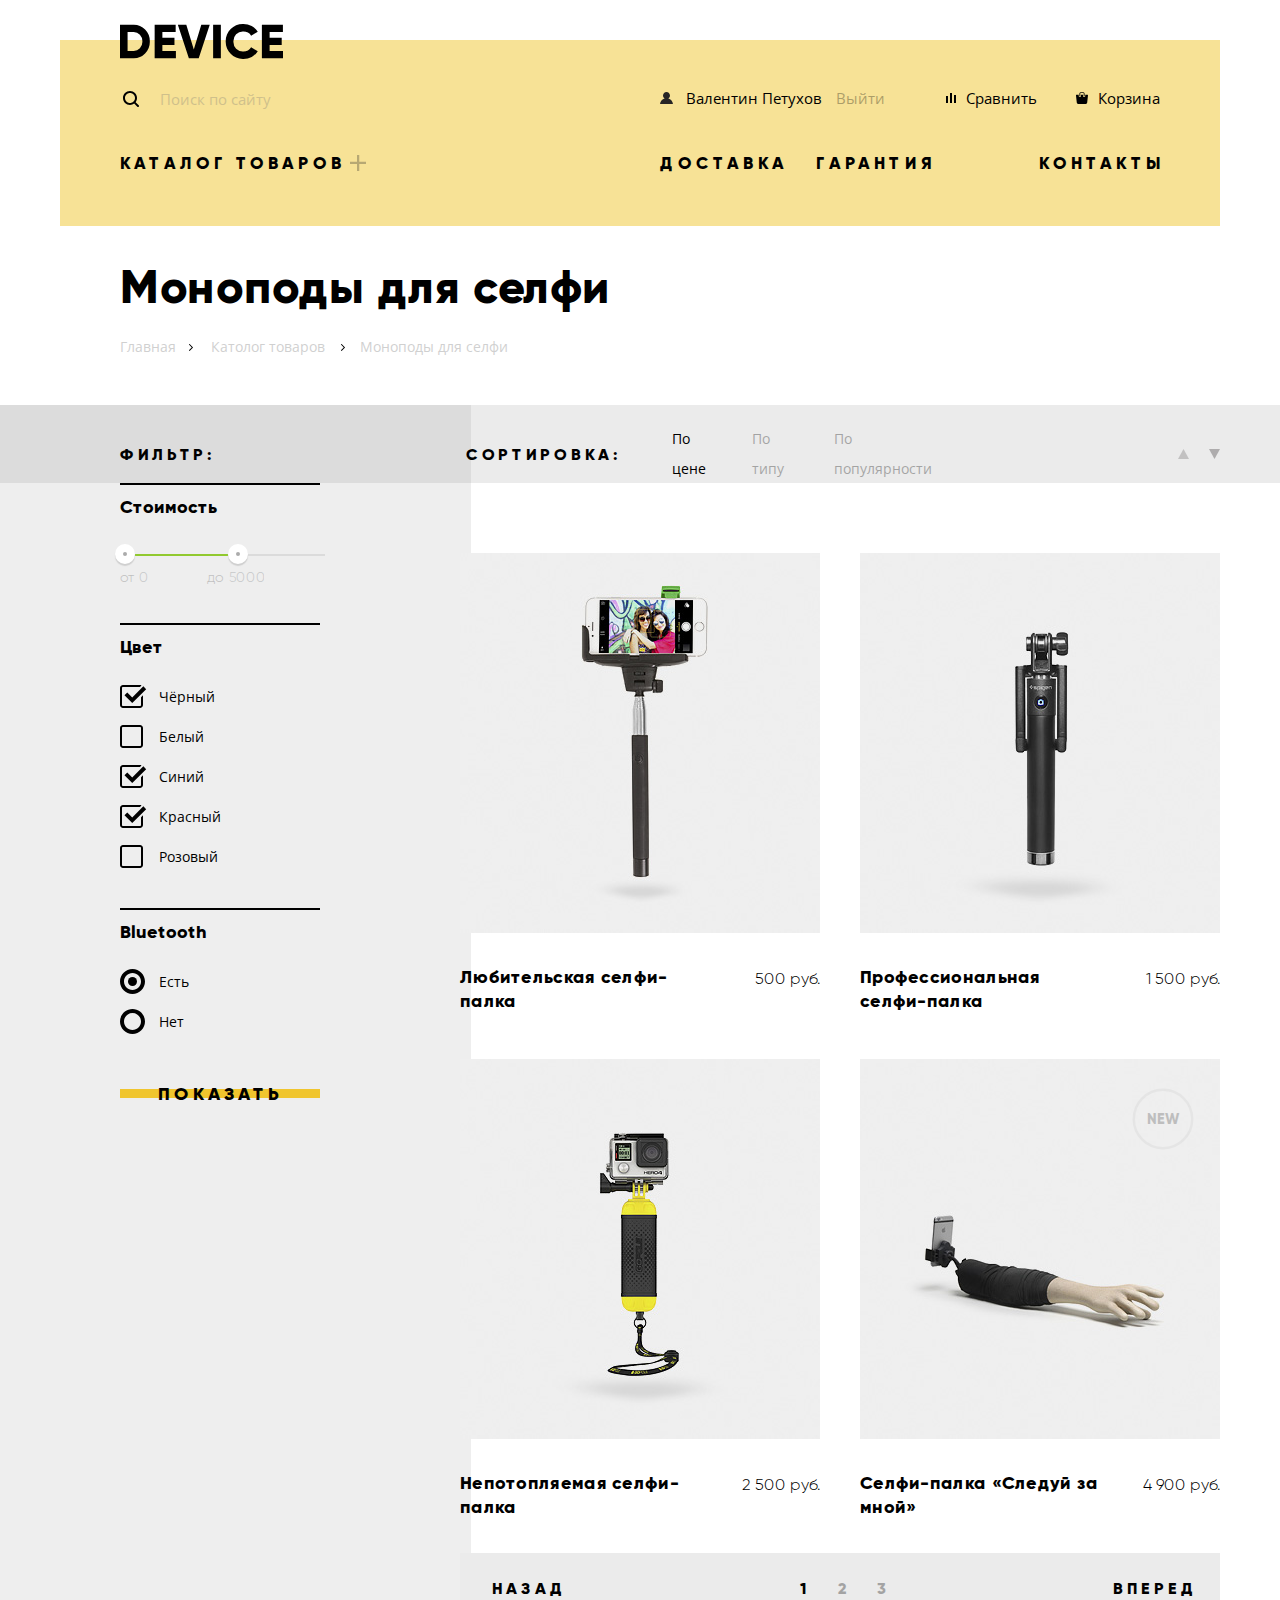
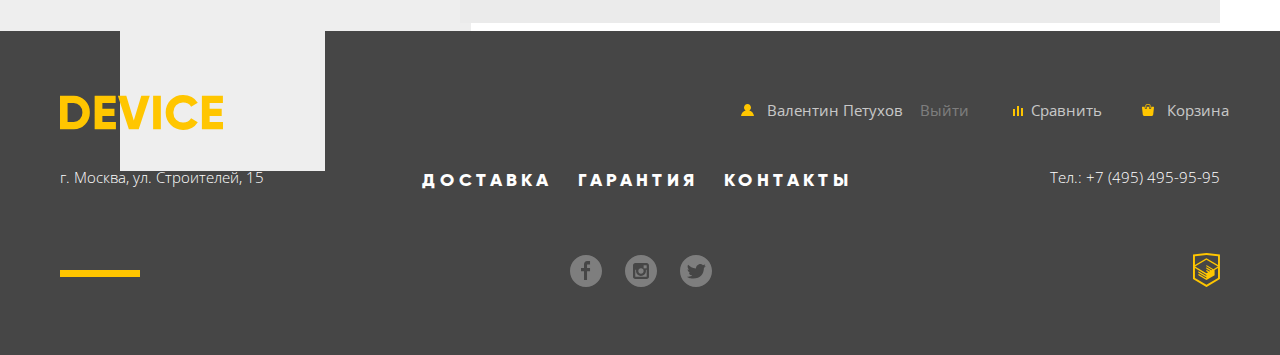
==== commit e25339ea: "Переделываю филтры и список товаров каталога." ====
--- a/catalog.html
+++ b/catalog.html
@@ -103,10 +103,9 @@
 
          </div>
     
-      <div class="container">
-
-        <div class="filters-catalog-container">
-        <div class="filters-wrapper">
+      <div class="filters-catalog">
+
+        <div class="container">
               
         <form class="filters" action="https://echo.htmlacademy.ru" method="get"> 
         <fieldset class="filter-item">
@@ -166,10 +165,10 @@
         </fieldset>
 
       </form>
-      </div>
-
-      <div class="catalog-container">
-      <section>
+
+
+
+      <section class="catalog">
         <h2 class="visually-hidden">Изоброжение товаров</h2>  
         <ul class="catalog-list">
           <li class="catalog-item">
@@ -227,7 +226,7 @@
         </ul>
  
       </section>
-      </div>
+
       </div>
       </div>
       
--- a/css/style.css
+++ b/css/style.css
@@ -1,8 +1,5 @@
 
-body {
-  margin: 0;
-  padding: 0;    
-  
+body { 
   font-family: "Open Sans", Arial, sans-serif;
   font-weight: 400;
   color: #000000;
@@ -10,6 +7,9 @@
   line-height: 30px;
   text-transform: none;
 
+  margin: 0;
+  padding: 0;    
+ 
   background-color: #ffffff;
   background-position: top center;
 }
@@ -79,7 +79,6 @@
 /*---- Header ----*/
 .main-header {
   margin: auto;
-
   width: 1160px;
   min-height: 299px;
 }
@@ -88,7 +87,6 @@
   display: flex;
   justify-content: space-between;
   
-
   width: 1040px;
   margin: 0 auto;
   padding: 0 10px;
@@ -100,17 +98,16 @@
   
   margin-top: 40px;
   padding: 0 40px;
-  
   min-height: 299px;
 }
 
 .main-header-logo {
   position: absolute;
+  top: -19px;
+  left: 60px;
+
   width: 165px;
   height: 35px;
-
-  top: -19px;
-  left: 60px;
 }
 
 .inner-page .main-header-logo {
@@ -122,7 +119,6 @@
 
   width: 440px;
   height: 40px;
-
   margin-top: 43px;
   margin-right: 100px;
 }
@@ -136,23 +132,21 @@
 }
 
 .interface-header {
+  position: relative;
+
   display: flex;
   flex-wrap: wrap;
   justify-content: space-between;
   align-items: center;
 
-  position: relative;
-
-
-
   width: 500px;
   min-height: 55px;
-
-  list-style: none;
-
+  
   margin: 0;
   padding: 0;
   margin-top: 30px;
+
+  list-style: none;
 }
 
 .inner-page .interface-header li:nth-child(2) {
@@ -165,8 +159,8 @@
 
 .interface-header .to-come-in {
   position: relative;
+
   padding-left: 26px;
-
   margin-right: auto;
 }
 
@@ -187,6 +181,7 @@
 
 .interface-header .compare {
   position: relative;
+  
   padding-left: 26px;
   margin-right: 40px;
 }
@@ -2025,7 +2020,7 @@
   background-position: 1 1;
 }
 
-.inner-page .container {
+.inner-page .filters-catalog {
   display: flex;
   flex-direction: column;
 
@@ -2115,47 +2110,40 @@
 }
 
 
-.filters-catalog-container {
-  display: flex;
-  justify-content: space-around;
+.container {
+  display: flex;
+  flex-direction: row;
+  justify-content: space-between;
 
   width: 1200px;
-
-  margin: auto;
-  margin-top: 69px;
+  margin: 0 auto;
+  padding: 0 20px 0 80px;
+
+  box-sizing: border-box;
 }
 
 .catalog-list {
   display: flex;
   flex-wrap: wrap;
-}
-
-.filters-wrapper {
-  min-height: 1288px;
-  margin-top: 0px;
-  margin-left: 60px;
-}
+} 
 
 .filters {
   width: 205px;
-  min-height: 760px;
+  min-height: 1288px;
 
   padding: 0;
-}
-
-.catalog-container {
+  margin-top: 0px;
+}
+
+.filters-catalog section {
+ width: calc(360px + 360px + 3.8%);
+}
+
+.catalog {
   width: 973px;
   min-height: 1000px;
+  margin-top: 70px;
   margin-left: 135px;
-}
-
-
-
-.catalog {
-  width: 760px;
-  min-height: 963px;
-  margin-top: 70px;
-  margin-left: 74px;
 }
 
 .catalog-list {
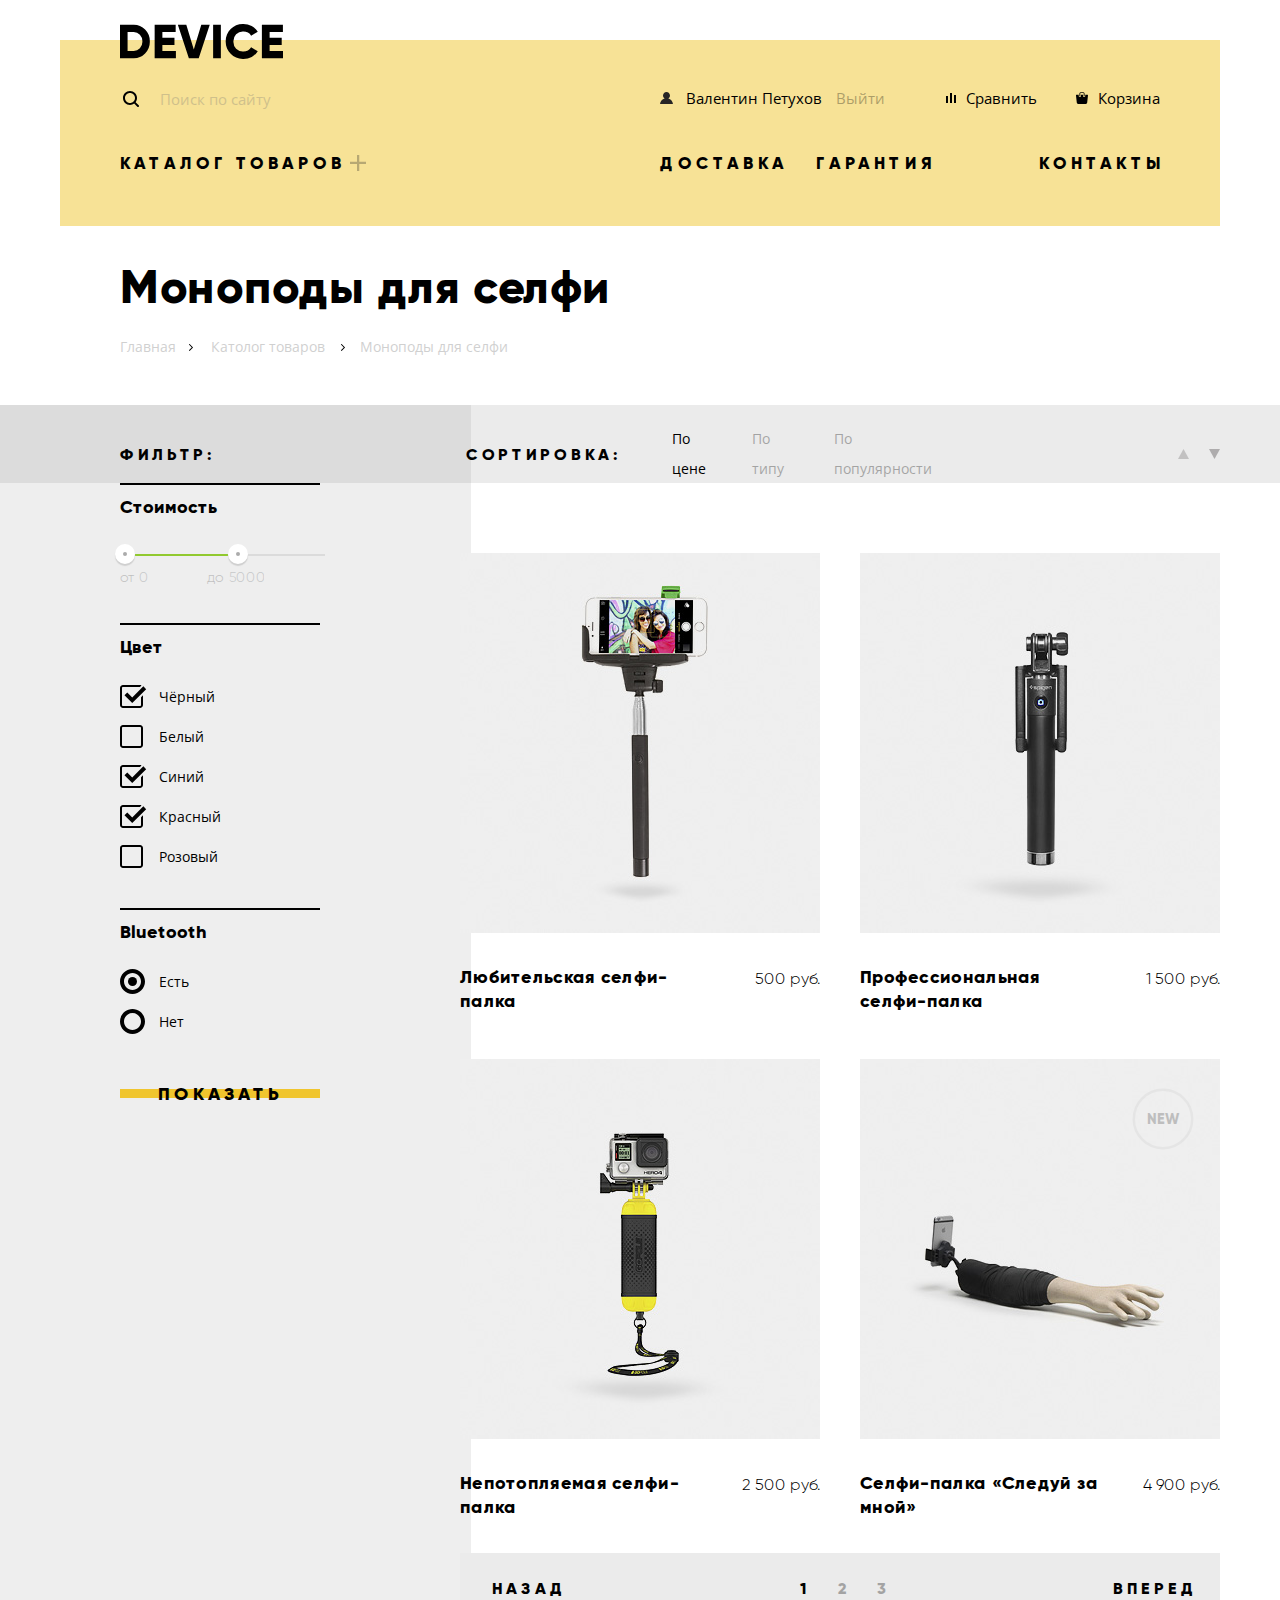
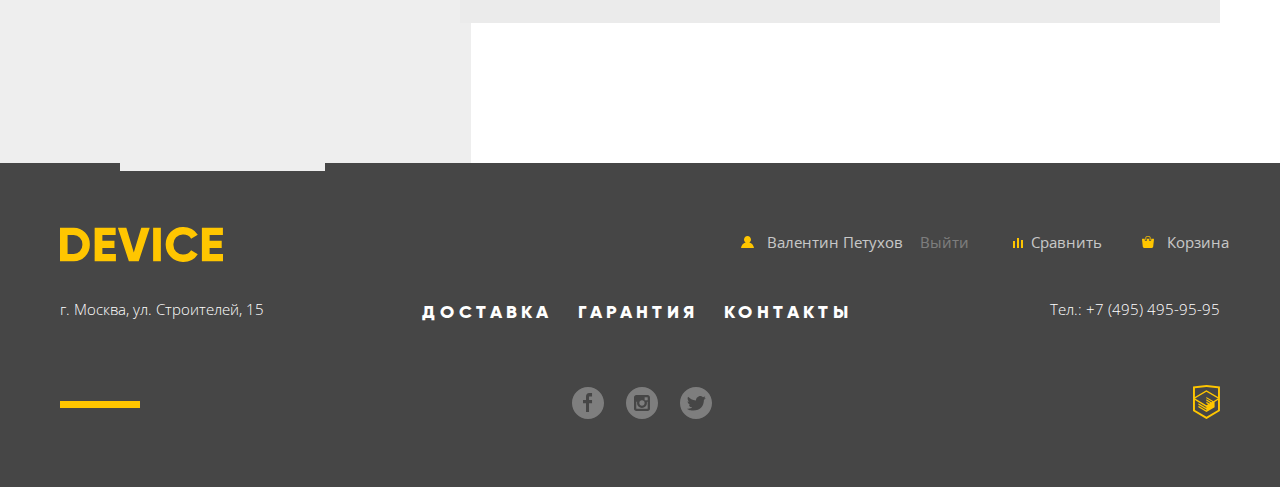
==== commit 0f949523: "Завершил index v1." ====
--- a/catalog.html
+++ b/catalog.html
@@ -1,33 +1,34 @@
 <!DOCTYPE html>
 <html lang="ru">
-  <head>
-    <meta charset="utf-8">
-    <title>HTML Academy: Девайс</title>
-    <link href="https://fonts.googleapis.com/css?family=Open+Sans:300,400&display=swap" 
-    rel="stylesheet">
-   <link href="css/normalize.css" rel="stylesheet">
-   <link href="css/style.css" rel="stylesheet">
-  </head>
-  <body class="inner-page">
-    <header class="main-header">      
-      <nav class="main-navigation">
-
-        <a class="main-header-logo" href="index.html">
-          <img class="logo-device" src="img/background-black-logo.svg" width="163" height="35" alt="Логотип DEVICE">
-        </a>
-        
-        <div class="header-interface-container">
+
+<head>
+  <meta charset="utf-8">
+  <title>HTML Academy: Девайс</title>
+  <link href="https://fonts.googleapis.com/css?family=Open+Sans:300,400&display=swap" rel="stylesheet">
+  <link href="css/normalize.css" rel="stylesheet">
+  <link href="css/style.css" rel="stylesheet">
+</head>
+
+<body class="inner-page">
+  <header class="main-header">
+    <nav class="main-navigation">
+
+      <a class="main-header-logo" href="index.html">
+        <img class="logo-device" src="img/background-black-logo.svg" width="163" height="35" alt="Логотип DEVICE">
+      </a>
+
+      <div class="header-interface-container">
 
         <form class="form-search" action="https://echo.htmlacademy.ru" method="post">
           <label class="lable-search visually-hidden-search" for="search">Поиск по сайту</label>
           <input class="search" id="search" type="search" name="search" placeholder="Поиск по сайту">
           <button class="button-search hidden-button" type="submit">Найти</button>
-        </form>   
-
-          <ul class="interface-header">
+        </form>
+
+        <ul class="interface-header">
           <li class="to-come-in">
             <a href="#">
-            Валентин Петухов
+              Валентин Петухов
             </a>
           </li>
           <li class="exit">
@@ -40,76 +41,80 @@
           </li>
           <li class="basket">
             <a href="#">
-            Корзина
+              Корзина
             </a>
           </li>
+        </ul>
+
+      </div>
+
+
+      <ul class="header-product-contacts">
+        <li><a href="catalog.html">Каталог товаров
+            <!--Декоративный элемент +--></a>
+          <ul class="sub-menu-catalog">
+            <li>
+              <a href="#">Виртуальная реальность</a>
+              <a href="catalog.html">Моноподы для селфи</a>
+              <a href="#">Экшн-камера</a>
+            </li>
+            <li>
+              <a href="#">Фитнес-браслеты</a>
+              <a href="#">Умные часы</a>
+            </li>
+            <li>
+              <a href="#">Квадрокоптеры</a>
+            </li>
           </ul>
-
-        </div>
-
-
-        <ul class="header-product-contacts">
-          <li><a href="catalog.html">Каталог товаров
-            <!--Декоративный элемент +--></a>
-            <ul class="sub-menu-catalog">
-              <li>
-                <a href="#">Виртуальная реальность</a>
-                <a href="catalog.html">Моноподы для селфи</a>
-                <a href="#">Экшн-камера</a>
-              </li>             
-              <li>
-                <a href="#">Фитнес-браслеты</a>
-                <a href="#">Умные часы</a>
-              </li>
-              <li>
-                <a href="#">Квадрокоптеры</a>
-              </li>
-            </ul>
-          </li>
-          <li><a href="#">Доставка</a></li>
-          <li><a href="#">Гарантия</a></li>
-          <li><a href="#">Контакты</a></li>        
+        </li>
+        <li><a href="#">Доставка</a></li>
+        <li><a href="#">Гарантия</a></li>
+        <li><a href="#">Контакты</a></li>
+      </ul>
+
+    </nav>
+  </header>
+  <main>
+
+    <h1 class="page-title">Моноподы для селфи</h1>
+
+    <nav>
+      <ul class="breadcrambs">
+        <li><a href="index.html">Главная</a></li>
+        <li><a href="#">Католог товаров</a></li>
+        <li><a href="#">Моноподы для селфи</a></li>
+      </ul>
+    </nav>
+
+    <div class="sort-flter-container">
+
+      <div class="sort">
+        <span class="">Фильтр:</span>
+        <span>Сортировка:</span>
+        <ul>
+          <li><a class="selected active" href="#">По цене</a></li>
+          <li><a href="#">По типу</a></li>
+          <li><a href="#">По популярности</a></li>
         </ul>
-
-      </nav>
-    </header>
-    <main>
-
-      <h1 class="page-title">Моноподы для селфи</h1>
-
-      <nav>
-        <ul class="breadcrambs">
-          <li><a href="index.html">Главная</a></li>
-          <li><a href="#">Католог товаров</a></li>
-          <li><a href="#">Моноподы для селфи</a></li>
+        <ul>
+          <li><a href="#">
+              <div class="icon-triangle-up"></div>
+            </a></li>
+          <li><a class="" href="#">
+              <div class="icon-triangle-down selected"></div>
+            </a></li>
         </ul>
-      </nav>
-
-      <div class="sort-flter-container">
-
-          <div class="sort">
-            <span class="">Фильтр:</span> 
-            <span>Сортировка:</span>
-            <ul>
-              <li><a class="selected active" href="#">По цене</a></li>
-              <li><a href="#">По типу</a></li>
-              <li><a href="#">По популярности</a></li> 
-            </ul>
-            <ul>
-              <li><a href="#"><div class="icon-triangle-up"></div></a></li>
-              <li><a class="" href="#"><div class="icon-triangle-down selected"></div></a></li>
-            </ul>
-            </div>
-
-         </div>
-    
-      <div class="filters-catalog">
-
-        <div class="container">
-              
-        <form class="filters" action="https://echo.htmlacademy.ru" method="get"> 
-        <fieldset class="filter-item">
-          <legend>Стоимость</legend>
+      </div>
+
+    </div>
+
+    <div class="filters-catalog">
+
+      <div class="container">
+
+        <form class="filters" action="https://echo.htmlacademy.ru" method="get">
+          <fieldset class="filter-item">
+            <legend>Стоимость</legend>
             <div class="range-filter">
               <div class="range-controls">
                 <div class="scale">
@@ -123,172 +128,193 @@
                 <label class="max-price">до <input name="max-price" type="text" value="5000"></label>
               </div>
             </div>
-        </fieldset>
-        <fieldset>
-          <legend>Цвет</legend>
-          <ul class="checkbox-color">
-            <li class="filter-option">      
-              <input id="black" class="filter-input-checkbox filter-input visually-hidden" type="checkbox" name="color" value="black" checked>
-              <label for="black">Чёрный</label>
-            </li>
-            <li class="filter-option"> 
-              <input id="white" class="filter-input-checkbox filter-input visually-hidden" type="checkbox" name="color" value="white">
-              <label for="white">Белый</label>
-            </li>
-            <li class="filter-option">
-              <input id="blue" class="filter-input-checkbox filter-input visually-hidden" type="checkbox" name="color" value="blue" checked>
-              <label for="blue">Синий</label>
-            </li>
-            <li class="filter-option">
-              <input id="red" class="filter-input-checkbox filter-input visually-hidden" type="checkbox" name="color" value="red" checked>
-              <label for="red">Красный</label>
-            </li>
-            <li class="filter-option">
-              <input id="pink" class="filter-input-checkbox filter-input visually-hidden" type="checkbox" name="color" value="pink">
-              <label for="pink">Розовый</label>
+          </fieldset>
+          <fieldset>
+            <legend>Цвет</legend>
+            <ul class="checkbox-color">
+              <li class="filter-option">
+                <input id="black" class="filter-input-checkbox filter-input visually-hidden" type="checkbox"
+                  name="color" value="black" checked>
+                <label for="black">Чёрный</label>
+              </li>
+              <li class="filter-option">
+                <input id="white" class="filter-input-checkbox filter-input visually-hidden" type="checkbox"
+                  name="color" value="white">
+                <label for="white">Белый</label>
+              </li>
+              <li class="filter-option">
+                <input id="blue" class="filter-input-checkbox filter-input visually-hidden" type="checkbox" name="color"
+                  value="blue" checked>
+                <label for="blue">Синий</label>
+              </li>
+              <li class="filter-option">
+                <input id="red" class="filter-input-checkbox filter-input visually-hidden" type="checkbox" name="color"
+                  value="red" checked>
+                <label for="red">Красный</label>
+              </li>
+              <li class="filter-option">
+                <input id="pink" class="filter-input-checkbox filter-input visually-hidden" type="checkbox" name="color"
+                  value="pink">
+                <label for="pink">Розовый</label>
+              </li>
+            </ul>
+          </fieldset>
+          <fieldset>
+            <legend>Bluetooth</legend>
+            <ul class="radio-bluetooth">
+              <li class="filter-option">
+                <input class="filter-input-radio visually-hidden" id="yes" type="radio" name="Bluetooth" value="yes"
+                  checked>
+                <label for="yes">Есть</label>
+              </li>
+              <li class="filter-option">
+                <input class="filter-input-radio visually-hidden" id="no" type="radio" name="Bluetooth" value="no">
+                <label for="no">Нет</label>
+              </li>
+            </ul>
+            <button class="button-to-show" type="submit">Показать</button>
+          </fieldset>
+
+        </form>
+
+
+
+        <section class="catalog">
+          <h2 class="visually-hidden">Изоброжение товаров</h2>
+          <ul class="catalog-list">
+            <li class="catalog-item">
+              <ul>
+                <li><a class="button-in-garbage" href="#">В КОРЗИНУ</a></li>
+                <li><a class="add-to-comparison" href="#">Добавить к сравнению</a></li>
+              </ul>
+              <img class="product-catalog" src="img/amateur-selfie-stick.jpg" width="360" height="360"
+                alt="Любительская селфи-палка">
+              <div>
+                <h3><a href="#">Любительская селфи-палка</a></h3>
+                <span>500 руб.</span>
+              </div>
+            </li>
+            <li class="catalog-item">
+              <ul>
+                <li><a class="button-in-garbage" href="#">В КОРЗИНУ</a></li>
+                <li><a class="add-to-comparison" href="#">Добавить к сравнению</a></li>
+              </ul>
+              <img class="product-catalog" src="img/professional-selfie-stick.jpg" width="360" height="360"
+                alt="Профессиональная селфи-палка">
+              <div>
+                <h3><a href="#">Профессиональная селфи-палка</a></h3>
+                <span>1 500 руб.</span>
+              </div>
+            </li>
+            <li class="catalog-item">
+              <ul>
+                <li><a class="button-in-garbage" href="#">В КОРЗИНУ</a></li>
+                <li><a class="add-to-comparison" href="#">Добавить к сравнению</a></li>
+              </ul>
+              <img class="product-catalog" src="img/unsinkable-selfie-stick.jpg" width="360" height="360"
+                alt="Непотопляемая селфи-палка">
+              <div>
+                <h3><a href="#">Непотопляемая селфи-палка</a></h3>
+                <span>2 500 руб.</span>
+              </div>
+            </li>
+            <li class="catalog-item">
+              <ul>
+                <li><a class="button-in-garbage" href="#">В КОРЗИНУ</a></li>
+                <li><a class="add-to-comparison" href="#">Добавить к сравнению</a></li>
+              </ul>
+              <img class="product-catalog" src="img/selfie-stick-follow-me.jpg" width="360" height="360"
+                alt="Селфи-палка Следуй за мной">
+              <span class="icon-new">NEW</span>
+              <div>
+                <h3><a href="#">Селфи-палка «Следуй за мной»</a></h3>
+                <span>4 900 руб.</span>
+              </div>
             </li>
           </ul>
-        </fieldset>
-        <fieldset>
-          <legend>Bluetooth</legend>
-          <ul class="radio-bluetooth">
-            <li class="filter-option">
-              <input class="filter-input-radio visually-hidden" id="yes" type="radio" name="Bluetooth" value="yes" checked>
-              <label for="yes">Есть</label>
-            </li>
-            <li class="filter-option">
-              <input class="filter-input-radio visually-hidden" id="no" type="radio" name="Bluetooth" value="no">
-              <label for="no">Нет</label>
-            </li>
+          <ul class="pagination-list">
+            <li><a class="" href="#">Назад</a></li>
+            <li><a class="selected">1</a></li>
+            <li><a href="#">2</a></li>
+            <li><a href="#">3</a></li>
+            <li><a class="" href="#">Вперед</a></li>
           </ul>
-          <button class="button-to-show" type="submit">Показать</button>
-        </fieldset>
-
-      </form>
-
-
-
-      <section class="catalog">
-        <h2 class="visually-hidden">Изоброжение товаров</h2>  
-        <ul class="catalog-list">
-          <li class="catalog-item">
-            <ul>
-              <li><a class="button-in-garbage" href="#">В КОРЗИНУ</a></li>
-              <li><a class="add-to-comparison" href="#">Добавить к сравнению</a></li>
-            </ul>
-            <img class="product-catalog" src="img/amateur-selfie-stick.jpg" width="360" height="360" alt="Любительская селфи-палка">
-            <div>
-              <h3><a href="#">Любительская селфи-палка</a></h3>
-              <span>500 руб.</span>
-            </div>
-          </li>
-          <li class="catalog-item">  
-            <ul>
-              <li><a class="button-in-garbage" href="#">В КОРЗИНУ</a></li>
-              <li><a class="add-to-comparison" href="#">Добавить к сравнению</a></li>
-            </ul>                           
-            <img class="product-catalog" src="img/professional-selfie-stick.jpg" width="360" height="360" alt="Профессиональная селфи-палка">   
-            <div>                      
-              <h3><a href="#">Профессиональная селфи-палка</a></h3>
-              <span>1 500 руб.</span>
-            </div>  
-          </li>
-          <li class="catalog-item">
-            <ul>
-              <li><a class="button-in-garbage" href="#">В КОРЗИНУ</a></li>
-              <li><a class="add-to-comparison" href="#">Добавить к сравнению</a></li>
-            </ul> 
-            <img class="product-catalog" src="img/unsinkable-selfie-stick.jpg" width="360" height="360" alt="Непотопляемая селфи-палка">
-            <div>
-              <h3><a href="#">Непотопляемая селфи-палка</a></h3>
-              <span>2 500 руб.</span>
-            </div>
-           </li>
-          <li class="catalog-item">
-            <ul>
-              <li><a class="button-in-garbage" href="#">В КОРЗИНУ</a></li>
-              <li><a class="add-to-comparison" href="#">Добавить к сравнению</a></li>
-            </ul>
-            <img class="product-catalog" src="img/selfie-stick-follow-me.jpg" width="360" height="360" alt="Селфи-палка Следуй за мной">
-            <span class="icon-new">NEW</span>
-            <div>           
-              <h3><a href="#">Селфи-палка «Следуй за мной»</a></h3>
-              <span>4 900 руб.</span>
-            </div>
-          </li>
-        </ul>   
-        <ul class="pagination-list">
-          <li><a class="" href="#">Назад</a></li>
-          <li><a class="selected">1</a></li>
-          <li><a href="#">2</a></li>
-          <li><a href="#">3</a></li>
-          <li><a class="" href="#">Вперед</a></li>
-        </ul>
- 
-      </section>
+
+        </section>
 
       </div>
-      </div>
-      
-      
-    </main>
-    <footer class="footer">   
-      <div class="footer-logo-interface">
+    </div>
+
+
+  </main>
+  <footer class="footer">
+    <div class="footer-logo-interface">
       <a class="logo-device-footer">
-          <svg xmlns="http://www.w3.org/2000/svg" width="163" height="35" viewBox="0 0 163 35">
-            <defs>
-                <style>
-                    .cls-1{fill-rule:evenodd}
-                </style>
-            </defs>
-            <path id="_-e-logo" d="M-.151.702v33.6h13.532a15.72 15.72 0 0 0 11.72-4.824 16.458 16.458 0 0 0 4.712-11.976 16.458 16.458 0 0 0-4.712-11.976A15.723 15.723 0 0 0 13.381.702H-.151zM7.582 26.91V8.091h5.8a8.646 8.646 0 0 1 6.5 2.568 9.407 9.407 0 0 1 2.489 6.84 9.406 9.406 0 0 1-2.489 6.84 8.642 8.642 0 0 1-6.5 2.568h-5.8zm34.8-5.952h12.082v-7.3H42.378V8.091h13.291V.702H34.645v33.6H55.91V26.91H42.378v-5.952zm36.343 13.344L89.744.702h-8.458l-7.491 24.72L66.304.702h-8.457l11.019 33.6h9.859zm14.4 0h7.733V.702h-7.733v33.6zm38.615-1.416a15.506 15.506 0 0 0 6.041-5.688l-6.67-3.84a7.482 7.482 0 0 1-3.165 3.024 9.87 9.87 0 0 1-4.664 1.1 9.595 9.595 0 0 1-7.177-2.736 9.909 9.909 0 0 1-2.682-7.248 9.909 9.909 0 0 1 2.682-7.248 9.595 9.595 0 0 1 7.177-2.736 9.897 9.897 0 0 1 4.639 1.08 7.592 7.592 0 0 1 3.19 3.048l6.67-3.84a15.873 15.873 0 0 0-6.09-5.688 17.42 17.42 0 0 0-8.409-2.088c-9.779-.272-17.797 7.691-17.591 17.472-.208 9.781 7.809 17.747 17.588 17.476a17.52 17.52 0 0 0 8.458-2.088zm17.881-11.928h12.082v-7.3h-12.085V8.091h13.29V.702h-21.023v33.6h21.265V26.91h-13.532v-5.952z" fill="#ffc600" class="cls-1" data-name="-e-logo"/>
+        <svg xmlns="http://www.w3.org/2000/svg" width="163" height="35" viewBox="0 0 163 35">
+          <defs>
+            <style>
+              .cls-1 {
+                fill-rule: evenodd
+              }
+            </style>
+          </defs>
+          <path id="_-e-logo"
+            d="M-.151.702v33.6h13.532a15.72 15.72 0 0 0 11.72-4.824 16.458 16.458 0 0 0 4.712-11.976 16.458 16.458 0 0 0-4.712-11.976A15.723 15.723 0 0 0 13.381.702H-.151zM7.582 26.91V8.091h5.8a8.646 8.646 0 0 1 6.5 2.568 9.407 9.407 0 0 1 2.489 6.84 9.406 9.406 0 0 1-2.489 6.84 8.642 8.642 0 0 1-6.5 2.568h-5.8zm34.8-5.952h12.082v-7.3H42.378V8.091h13.291V.702H34.645v33.6H55.91V26.91H42.378v-5.952zm36.343 13.344L89.744.702h-8.458l-7.491 24.72L66.304.702h-8.457l11.019 33.6h9.859zm14.4 0h7.733V.702h-7.733v33.6zm38.615-1.416a15.506 15.506 0 0 0 6.041-5.688l-6.67-3.84a7.482 7.482 0 0 1-3.165 3.024 9.87 9.87 0 0 1-4.664 1.1 9.595 9.595 0 0 1-7.177-2.736 9.909 9.909 0 0 1-2.682-7.248 9.909 9.909 0 0 1 2.682-7.248 9.595 9.595 0 0 1 7.177-2.736 9.897 9.897 0 0 1 4.639 1.08 7.592 7.592 0 0 1 3.19 3.048l6.67-3.84a15.873 15.873 0 0 0-6.09-5.688 17.42 17.42 0 0 0-8.409-2.088c-9.779-.272-17.797 7.691-17.591 17.472-.208 9.781 7.809 17.747 17.588 17.476a17.52 17.52 0 0 0 8.458-2.088zm17.881-11.928h12.082v-7.3h-12.085V8.091h13.29V.702h-21.023v33.6h21.265V26.91h-13.532v-5.952z"
+            fill="#ffc600" class="cls-1" data-name="-e-logo" />
         </svg>
       </a>
 
       <ul class="interface-footer-catalog">
         <li>
           <a href="#">
-            <svg version="1.1" id="Layer_1" xmlns="http://www.w3.org/2000/svg" xmlns:xlink="http://www.w3.org/1999/xlink" x="0px" y="0px"
-            width="13px" height="12px" viewBox="0 0 13 12" enable-background="new 0 0 13 12" xml:space="preserve">
-            <path d="M0.032,12h12.937c-0.163-2.643-2.074-4.837-4.671-5.543C9.306,5.846,9.985,4.75,9.985,3.485
-            C9.985,1.561,8.425,0,6.5,0S3.015,1.561,3.015,3.485c0,1.264,0.68,2.361,1.688,2.972C2.106,7.163,0.194,9.357,0.032,12z" fill="#ffc600"/>
+            <svg version="1.1" id="Layer_1" xmlns="http://www.w3.org/2000/svg"
+              xmlns:xlink="http://www.w3.org/1999/xlink" x="0px" y="0px" width="13px" height="12px" viewBox="0 0 13 12"
+              enable-background="new 0 0 13 12" xml:space="preserve">
+              <path
+                d="M0.032,12h12.937c-0.163-2.643-2.074-4.837-4.671-5.543C9.306,5.846,9.985,4.75,9.985,3.485
+            C9.985,1.561,8.425,0,6.5,0S3.015,1.561,3.015,3.485c0,1.264,0.68,2.361,1.688,2.972C2.106,7.163,0.194,9.357,0.032,12z"
+                fill="#ffc600" />
             </svg>
-            <span>Валентин Петухов</span> 
-          </a>                   
+            <span>Валентин Петухов</span>
+          </a>
         </li>
         <li><a href="#" class="exit-footer">Выйти</a> </li>
         <li>
           <a href="#">
-            <svg version="1.1" id="Layer_2" xmlns="http://www.w3.org/2000/svg" xmlns:xlink="http://www.w3.org/1999/xlink" x="0px" y="0px"
-            width="10px" height="10px" viewBox="0 0 10 10" enable-background="new 0 0 10 10" xml:space="preserve">
-           <rect x="8" y="2" width="1.984" height="8" fill="#ffc600"/>
-           <rect y="3" width="1.984" height="7" fill="#ffc600"/>
-           <rect x="4" width="2" height="10" fill="#ffc600"/>
-           </svg>
-           <span>Сравнить</span>
+            <svg version="1.1" id="Layer_2" xmlns="http://www.w3.org/2000/svg"
+              xmlns:xlink="http://www.w3.org/1999/xlink" x="0px" y="0px" width="10px" height="10px" viewBox="0 0 10 10"
+              enable-background="new 0 0 10 10" xml:space="preserve">
+              <rect x="8" y="2" width="1.984" height="8" fill="#ffc600" />
+              <rect y="3" width="1.984" height="7" fill="#ffc600" />
+              <rect x="4" width="2" height="10" fill="#ffc600" />
+            </svg>
+            <span>Сравнить</span>
           </a>
         </li>
         <li>
           <a href="#">
-              <svg version="1.1" id="Layer_3" xmlns="http://www.w3.org/2000/svg" xmlns:xlink="http://www.w3.org/1999/xlink" x="0px" y="0px"
-              width="12px" height="12px" viewBox="0 0 12 12" enable-background="new 0 0 12 12" xml:space="preserve">
+            <svg version="1.1" id="Layer_3" xmlns="http://www.w3.org/2000/svg"
+              xmlns:xlink="http://www.w3.org/1999/xlink" x="0px" y="0px" width="12px" height="12px" viewBox="0 0 12 12"
+              enable-background="new 0 0 12 12" xml:space="preserve">
               <g>
-              <path d="M11.864,3.017c-0.082-0.098-0.203-0.154-0.327-0.154H9.225V4.09c0,0.563-0.484,1.022-1.08,1.022
+                <path d="M11.864,3.017c-0.082-0.098-0.203-0.154-0.327-0.154H9.225V4.09c0,0.563-0.484,1.022-1.08,1.022
                c-0.594,0-1.078-0.458-1.078-1.022V2.863H4.909V4.09c0,0.563-0.485,1.022-1.08,1.022c-0.595,0-1.078-0.458-1.078-1.022V2.863H0.438
                c-0.125,0-0.243,0.056-0.327,0.154C0.028,3.115-0.012,3.245,0.003,3.375l0.776,7.134c0.015,0.806,0.642,1.455,1.411,1.455h7.595
-               c0.77,0,1.396-0.649,1.411-1.455l0.776-7.134C11.987,3.245,11.946,3.115,11.864,3.017z" fill="#ffc600"/>
-              <path d="M3.829,4.499c0.239,0,0.433-0.184,0.433-0.409V1.84c0-0.632,0.672-1.022,1.295-1.022h1.079
+               c0.77,0,1.396-0.649,1.411-1.455l0.776-7.134C11.987,3.245,11.946,3.115,11.864,3.017z" fill="#ffc600" />
+                <path
+                  d="M3.829,4.499c0.239,0,0.433-0.184,0.433-0.409V1.84c0-0.632,0.672-1.022,1.295-1.022h1.079
               c0.655,0,1.078,0.401,1.078,1.022v2.25c0,0.225,0.194,0.409,0.431,0.409c0.239,0,0.433-0.184,0.433-0.409V1.84
-              C8.577,0.773,7.761,0,6.636,0H5.557C4.367,0,3.398,0.826,3.398,1.84v2.25C3.398,4.315,3.592,4.499,3.829,4.499z" fill="#ffc600"/>
-            </g>
+              C8.577,0.773,7.761,0,6.636,0H5.557C4.367,0,3.398,0.826,3.398,1.84v2.25C3.398,4.315,3.592,4.499,3.829,4.499z"
+                  fill="#ffc600" />
+              </g>
             </svg>
             <span>Корзина</span>
           </a>
         </li>
       </ul>
-      </div>
-
-      <div class="contacts-services">
+    </div>
+
+    <div class="contacts-services">
       <p class="">г. Москва, ул. Строителей, 15</p>
 
       <ul class="contacts-footer">
@@ -298,109 +324,121 @@
       </ul>
 
       <a class="tel" href="tel:+74954959595">Тел.: +7 (495) 495-95-95</a>
-      </div>
-
-      <div class="social-media-logo">
+    </div>
+
+    <div class="social-media-logo">
       <div class="decorative-strip-bot"></div>
       <ul class="social-media">
-        <li><a href="https://www.facebook.com"><svg version="1.1" id="Layer_5" xmlns="http://www.w3.org/2000/svg" xmlns:xlink="http://www.w3.org/1999/xlink" x="0px" y="0px"
-          width="32px" height="32px" viewBox="0 0 32 32" enable-background="new 0 0 32 32" xml:space="preserve">
-          <path fill="#FFFFFF" d="M16,0C7.164,0,0,7.163,0,16s7.164,16,16,16c8.837,0,16-7.164,16-16S24.837,0,16,0z M20.062,9.455h-3.021
-          v3.444h3.021v3.445h-3.021v8.61h-3.021v-8.61H11v-3.445h3.021V9.455c0-1.902,1.353-3.445,3.021-3.445h3.021V9.455z"/>
-          </svg></a>
-        </li>
-        <li><a href="https://www.instagram.com"><span class="visually-hidden">Инстаграм</span><svg version="1.1" id="Layer_10" xmlns="http://www.w3.org/2000/svg" xmlns:xlink="http://www.w3.org/1999/xlink" x="0px" y="0px"
-            width="32px" height="32px" viewBox="0 0 32 32" enable-background="new 0 0 32 32" xml:space="preserve">
-            <g>
-            <path fill="#FFFFFF" d="M20.916,16c0,2.728-2.211,4.938-4.938,4.938S11.039,18.728,11.039,16c0-0.394,0.051-0.773,0.138-1.14
-             h-0.897v6.838h11.396V14.86h-0.897C20.865,15.227,20.916,15.606,20.916,16z"/>
-             <path fill="#FFFFFF" d="M15.978,18.659c1.466,0,2.659-1.193,2.659-2.659s-1.193-2.659-2.659-2.659
-             c-1.466,0-2.659,1.193-2.659,2.659S14.511,18.659,15.978,18.659z"/>
-             <rect x="18.637" y="10.302" fill="#FFFFFF" width="3.039" height="3.039"/>
-             <path fill="#FFFFFF" d="M16,0C7.164,0,0,7.164,0,16c0,8.837,7.164,16,16,16c8.837,0,16-7.163,16-16C32,7.164,24.837,0,16,0z
+        <li><a href="https://www.facebook.com"><svg version="1.1" id="Layer_5" xmlns="http://www.w3.org/2000/svg"
+              xmlns:xlink="http://www.w3.org/1999/xlink" x="0px" y="0px" width="32px" height="32px" viewBox="0 0 32 32"
+              enable-background="new 0 0 32 32" xml:space="preserve">
+              <path fill="#FFFFFF"
+                d="M16,0C7.164,0,0,7.163,0,16s7.164,16,16,16c8.837,0,16-7.164,16-16S24.837,0,16,0z M20.062,9.455h-3.021
+          v3.444h3.021v3.445h-3.021v8.61h-3.021v-8.61H11v-3.445h3.021V9.455c0-1.902,1.353-3.445,3.021-3.445h3.021V9.455z" />
+            </svg></a>
+        </li>
+        <li><a href="https://www.instagram.com"><span class="visually-hidden">Инстаграм</span><svg version="1.1"
+              id="Layer_10" xmlns="http://www.w3.org/2000/svg" xmlns:xlink="http://www.w3.org/1999/xlink" x="0px"
+              y="0px" width="32px" height="32px" viewBox="0 0 32 32" enable-background="new 0 0 32 32"
+              xml:space="preserve">
+              <g>
+                <path fill="#FFFFFF" d="M20.916,16c0,2.728-2.211,4.938-4.938,4.938S11.039,18.728,11.039,16c0-0.394,0.051-0.773,0.138-1.14
+             h-0.897v6.838h11.396V14.86h-0.897C20.865,15.227,20.916,15.606,20.916,16z" />
+                <path fill="#FFFFFF" d="M15.978,18.659c1.466,0,2.659-1.193,2.659-2.659s-1.193-2.659-2.659-2.659
+             c-1.466,0-2.659,1.193-2.659,2.659S14.511,18.659,15.978,18.659z" />
+                <rect x="18.637" y="10.302" fill="#FFFFFF" width="3.039" height="3.039" />
+                <path fill="#FFFFFF" d="M16,0C7.164,0,0,7.164,0,16c0,8.837,7.164,16,16,16c8.837,0,16-7.163,16-16C32,7.164,24.837,0,16,0z
              M23.955,21.698c0,1.254-1.025,2.279-2.279,2.279H10.279C9.026,23.978,8,22.952,8,21.698V10.302c0-1.253,1.026-2.279,2.279-2.279
-             h11.396c1.254,0,2.279,1.026,2.279,2.279V21.698z"/>
-             </g>
+             h11.396c1.254,0,2.279,1.026,2.279,2.279V21.698z" />
+              </g>
             </svg></a>
         </li>
-        <li><a href="https://twitter.com"><span class="visually-hidden">Твиттер</span><svg version="1.1" xmlns="http://www.w3.org/2000/svg" xmlns:xlink="http://www.w3.org/1999/xlink" x="0px" y="0px" width="32px"
-          height="32px" viewBox="0 0 32 32" enable-background="new 0 0 32 32" xml:space="preserve">
-          <g id="Layer_6">
-          </g>
-          <g id="Layer_7">
-          <path fill="#FFFFFF" d="M16,0C7.164,0,0,7.164,0,16c0,8.837,7.164,16,16,16c8.837,0,16-7.163,16-16C32,7.164,24.837,0,16,0z
+        <li><a href="https://twitter.com"><span class="visually-hidden">Твиттер</span><svg version="1.1"
+              xmlns="http://www.w3.org/2000/svg" xmlns:xlink="http://www.w3.org/1999/xlink" x="0px" y="0px" width="32px"
+              height="32px" viewBox="0 0 32 32" enable-background="new 0 0 32 32" xml:space="preserve">
+              <g id="Layer_6">
+              </g>
+              <g id="Layer_7">
+                <path fill="#FFFFFF"
+                  d="M16,0C7.164,0,0,7.164,0,16c0,8.837,7.164,16,16,16c8.837,0,16-7.163,16-16C32,7.164,24.837,0,16,0z
             M23.944,12.809c-0.251,6.516-3.463,10.832-10.992,10.702c-0.14,0-0.205,0-0.233,0c-0.015,0-0.021,0-0.021,0
            c-0.029,0-0.094,0-0.232,0c-0.447,0-4.543-0.443-5.344-1.823c2.479,0.19,4.247-0.406,5.12-1.136
            c-1.048-0.289-2.923-0.461-3.251-2.848c0.384,0.104,0.618,0.221,1.299,0.113c-1.307-0.824-2.758-1.519-2.679-3.643
            c0.311,0.317,1.164,0.518,1.46,0.457c-0.768-0.233-2.149-3.244-0.974-4.781c1.984,1.79,4.075,3.482,7.804,3.643
            c0.227-2.214,1.24-3.699,3.168-4.325c1.84-0.479,3.255,0.26,3.901,1.138c0.737-0.224,1.453-0.466,2.193-0.685
-           c-0.004,0.833-0.569,1.463-0.935,1.709c0.747,0.165,1.423-0.475,1.423-0.475C25.467,11.818,24.557,12.58,23.944,12.809z"/>
-          </g>
-          </svg></a>
+           c-0.004,0.833-0.569,1.463-0.935,1.709c0.747,0.165,1.423-0.475,1.423-0.475C25.467,11.818,24.557,12.58,23.944,12.809z" />
+              </g>
+            </svg></a>
         </li>
       </ul>
 
-      <a class="html-academy-logo" href="https://htmlacademy.ru/intensive/htmlcss"><span class="visually-hidden">HTML Academy</span>
-        <svg version="1.1" id="Layer_9" xmlns="http://www.w3.org/2000/svg" xmlns:xlink="http://www.w3.org/1999/xlink" x="0px" y="0px" width="26.943px" height="34.09px" viewBox="0 0 26.943 34.09" enable-background="new 0 0 26.943 34.09" xml:space="preserve">
-          <path d="M13.62,0.017L13.472,0L0,1.412v24.661l13.473,8.017l13.43-7.99l0.042-0.025V1.412L13.62,0.017z M25.019,12.127L13.495,5.334 L13.494,5.23l-0.087,0.05l-0.088-0.056v0.109L1.925,12.118V3.147l11.548-1.212l11.547,1.212V12.127z M13.405,6.787L24.923,13.5 l-4.479,2.64l-7.093-4.221l-0.014,1.415l5.904,3.513l-0.86,0.507l-5.03-2.992l-0.014,1.415l3.827,2.275l-0.782,0.523l-3.031-1.787 l-0.014,1.413l1.853,1.091l-1.8,1.081L2.034,13.622L13.405,6.787z M1.925,15.127l11.411,6.791l0.016,1.044L5.41,18.234L5.395,19.65 l7.979,4.795l0.018,1.076l-7.973-4.74l-0.013,1.414l8.021,4.822l0.046,0.025l8.143-4.872l-0.011-5.177l3.415-2.036v10.021 L13.472,31.85L1.925,24.979V15.127z" fill="#ffc600"/>
+      <a class="html-academy-logo" href="https://htmlacademy.ru/intensive/htmlcss"><span class="visually-hidden">HTML
+          Academy</span>
+        <svg version="1.1" id="Layer_9" xmlns="http://www.w3.org/2000/svg" xmlns:xlink="http://www.w3.org/1999/xlink"
+          x="0px" y="0px" width="26.943px" height="34.09px" viewBox="0 0 26.943 34.09"
+          enable-background="new 0 0 26.943 34.09" xml:space="preserve">
+          <path
+            d="M13.62,0.017L13.472,0L0,1.412v24.661l13.473,8.017l13.43-7.99l0.042-0.025V1.412L13.62,0.017z M25.019,12.127L13.495,5.334 L13.494,5.23l-0.087,0.05l-0.088-0.056v0.109L1.925,12.118V3.147l11.548-1.212l11.547,1.212V12.127z M13.405,6.787L24.923,13.5 l-4.479,2.64l-7.093-4.221l-0.014,1.415l5.904,3.513l-0.86,0.507l-5.03-2.992l-0.014,1.415l3.827,2.275l-0.782,0.523l-3.031-1.787 l-0.014,1.413l1.853,1.091l-1.8,1.081L2.034,13.622L13.405,6.787z M1.925,15.127l11.411,6.791l0.016,1.044L5.41,18.234L5.395,19.65 l7.979,4.795l0.018,1.076l-7.973-4.74l-0.013,1.414l8.021,4.822l0.046,0.025l8.143-4.872l-0.011-5.177l3.415-2.036v10.021 L13.472,31.85L1.925,24.979V15.127z"
+            fill="#ffc600" />
         </svg>
       </a>
     </div>
-    </footer>
-    <section class="visually-hidden">  
-      <h2 class="visually-hidden">Отправка письма</h2>
-      <form action="https://echo.htmlacademy.ru" method="post">      
-          <button type="button">Закрыть</button>
-            <label>
-              Ваше имя:
-              <input type="text" name="name" placeholder="Имя Фамилия">
-            </label>
-  
-            <label>
-              Ваш e-mail:
-              <input type="email"  name="email" placeholder="email@example.com">
-            </label>
-  
-            <label>
-              Текст пиьсма:
-              <textarea cols="50" rows="5" name="text-letter"  placeholder="В свободной форме">В свободной форме</textarea>
-            </label>
-          <button type="submit">Отправить</button>        
-      </form>
-      </section>  
-  
-      <section class="visually-hidden">
-        <h2 class="visually-hidden">Как до нас добраться</h2>
-        <!--Кнопка изображение закрыть-->
-        <img src="img/popup-map-big.png" alt="г. Москва, ул. Строителей, 15">
-      </section>
-  
-      <section class="visually-hidden">
-        <h2>Личный кабинет</h2>
-        <p>Введите свой логин и пароль.</p>
-        <form action="https://echo.htmlacademy.ru" method="post">
-          <p>
-            <label for="user-login">Логин</label>
-            <input id="user-login" type="text" name="login" placeholder="email@example.com">
-          </p>
-          <p>
-            <label for="user-password">Пароль</label>
-            <input id="user-password" type="password" name="password" placeholder="••••••••">
-          </p>
-          <p>
-            <label>
-              <input type="checkbox" name="remember">
-              Запомните меня
-            </label>
-            <a href="#">Я забыл пароль!</a>
-          </p>
-          <button type="submit">
-            Войти
-          </button>
-        </form>
-        <button type="button">
-          Закрыть
-        </button>
-      </section>
-  </body>
+  </footer>
+  <section class="visually-hidden">
+    <h2 class="visually-hidden">Отправка письма</h2>
+    <form action="https://echo.htmlacademy.ru" method="post">
+      <button type="button">Закрыть</button>
+      <label>
+        Ваше имя:
+        <input type="text" name="name" placeholder="Имя Фамилия">
+      </label>
+
+      <label>
+        Ваш e-mail:
+        <input type="email" name="email" placeholder="email@example.com">
+      </label>
+
+      <label>
+        Текст пиьсма:
+        <textarea cols="50" rows="5" name="text-letter" placeholder="В свободной форме">В свободной форме</textarea>
+      </label>
+      <button type="submit">Отправить</button>
+    </form>
+  </section>
+
+  <section class="visually-hidden">
+    <h2 class="visually-hidden">Как до нас добраться</h2>
+    <!--Кнопка изображение закрыть-->
+    <img src="img/popup-map-big.png" alt="г. Москва, ул. Строителей, 15">
+  </section>
+
+  <section class="visually-hidden">
+    <h2>Личный кабинет</h2>
+    <p>Введите свой логин и пароль.</p>
+    <form action="https://echo.htmlacademy.ru" method="post">
+      <p>
+        <label for="user-login">Логин</label>
+        <input id="user-login" type="text" name="login" placeholder="email@example.com">
+      </p>
+      <p>
+        <label for="user-password">Пароль</label>
+        <input id="user-password" type="password" name="password" placeholder="••••••••">
+      </p>
+      <p>
+        <label>
+          <input type="checkbox" name="remember">
+          Запомните меня
+        </label>
+        <a href="#">Я забыл пароль!</a>
+      </p>
+      <button type="submit">
+        Войти
+      </button>
+    </form>
+    <button type="button">
+      Закрыть
+    </button>
+  </section>
+</body>
+
 </html>--- a/css/style.css
+++ b/css/style.css
@@ -81,6 +81,8 @@
   margin: auto;
   width: 1160px;
   min-height: 299px;
+  padding-left: 5px;
+  padding-right: 5px;
 }
 
 .header-interface-container {
@@ -183,7 +185,7 @@
   position: relative;
   
   padding-left: 26px;
-  margin-right: 40px;
+  margin-right: 35px;
 }
 
 .interface-header .compare::before {
@@ -638,10 +640,11 @@
 
  .promo-slider-list p {
   font-family: "Open Sans", Arial, sans-serif;
-  font-weight: 400px;
-  letter-spacing: 0.14px;
-
-  max-width: 480px;
+  font-weight: 100px;
+
+  white-space: 0.1px;
+
+  max-width: 500px;
   margin-top: -28px;
   margin-left: 11px;
 
@@ -722,11 +725,14 @@
   display: flex;
   justify-content: space-between;
 
-  width: 1120px;
+  width: 1160px;
   min-height: 242px;
 
   margin: auto;
   margin-top: 86px;
+  padding: 0;
+  padding-right: 5px;
+  padding-left: 5px;
 }
 
 .sections-list li {
@@ -737,7 +743,7 @@
   font-size: 18px;
   line-height: 24px;
   width: 160px;
-  margin-left: -40px;
+
   letter-spacing: 0.3px;
 
   list-style: none;
@@ -887,6 +893,8 @@
 
   margin: auto;
   margin-top: 80px;
+  padding-left: 5px;
+  padding-right: 5px;
 
   width: 1160px;
   min-height: 388px;
@@ -977,7 +985,7 @@
 
 .slider-services p {
   font-family: "Open Sans", Arial, sans-serif;
-  font-weight: 400;
+  font-weight: 100;
   text-transform: none;
   font-size: 15px;
   line-height: 30px;  
@@ -1024,28 +1032,28 @@
 /* Список логотипов */
 .list-logo-container{
   margin: auto;
-  width: 1160px;
+  width: 1200px;
 
   margin-top: 94px;
   margin-bottom:58px;
+  padding-left: 20px;
+  padding-right: 20px;
+
+  box-sizing: border-box;
 
 }
 
 .list-logo {
- 
-  display: flex;
-  justify-content: space-between;
+  display: flex;
+
   margin: 0;
+  padding: 0;
 }
 
 .list-logo li {
   position: relative;
-
-  justify-content: space-between;
-  align-items: center;
   flex-direction: row;
 
-  margin-left: -40px;
   width: 260px;
   height: 100px;
   min-height: 135px;
@@ -1053,8 +1061,16 @@
   list-style: none;
 }
 
-.list-logo li:nth-child(4) {
-  margin-right: 3px;
+.list-logo li:nth-child(1) {
+  margin-right: 40px;
+}
+
+.list-logo li:nth-child(2) {
+  margin-right: 40px;
+}
+
+.list-logo li:nth-child(3) {
+  margin-right: 37px;
 }
 
 .list-logo a img:last-child  {
@@ -1113,7 +1129,7 @@
 
 .about-us p {
   font-family: "Open Sans", Arial, sans-serif;
-  font-weight: 400;
+  font-weight: 100;
   font-size: 15px;
   line-height: 30px;
 
@@ -1204,7 +1220,7 @@
 
 .contacts-main p {
   font-family: "Open Sans", Arial, sans-serif;
-  font-weight: 400;
+  font-weight: 100;
   font-size: 15px;
   line-height: 30px;
 
@@ -1713,6 +1729,8 @@
 
   margin: auto;
   margin-top: 27px;
+  padding-left: 5px;
+  padding-right: 5px;
 }
 
 .interface-footer-index,
@@ -1726,6 +1744,11 @@
 }
 
 .interface-footer-index {
+  font-family: "Open Sans", Arial, sans-serif;
+  font-weight: 100;
+  font-size: 15px;
+  line-height: 30px;
+
   width: 345px;
 }
 
@@ -1767,7 +1790,7 @@
 
 .contacts-services {
   font-family: "Open Sans", Arial, sans-serif;
-  font-weight: 300;
+  font-weight: 100;
   font-size: 15px;
   line-height: 30px;
 
@@ -1780,6 +1803,8 @@
 
   margin: auto;
   margin-top: -8px;
+  padding-left: 5px;
+  padding-right: 5px;
 }
 
 
@@ -1808,34 +1833,28 @@
 
   margin: auto;
   margin-top: 35px;
+  padding-left: 5px;
+  padding-right: 5px;
 }
 
 .social-media-logo ul {
   margin-top: 7px;
-
-}
-
-.social-media li a {
-  margin-left: 23px;
+  margin-right: 50px;
 }
 
 .social-media {
   display: flex;
   justify-content: space-between;
-  width: 150px;
+  width: 140px;
 
   margin: 0px;
   padding: 0px;
-  padding-right: 90px;
 }
 
 
 .decorative-strip-bot {
-
   border-top: 7px solid #ffc600;
   width: 80px;
-
-  margin-top: 2px;
 }
 
 /*Оформление подвала*/
@@ -2425,7 +2444,6 @@
 }
 
 .inner-page .footer {
-  margin-top: -140px;
 }
 
 .inner-page .interface-footer-catalog {
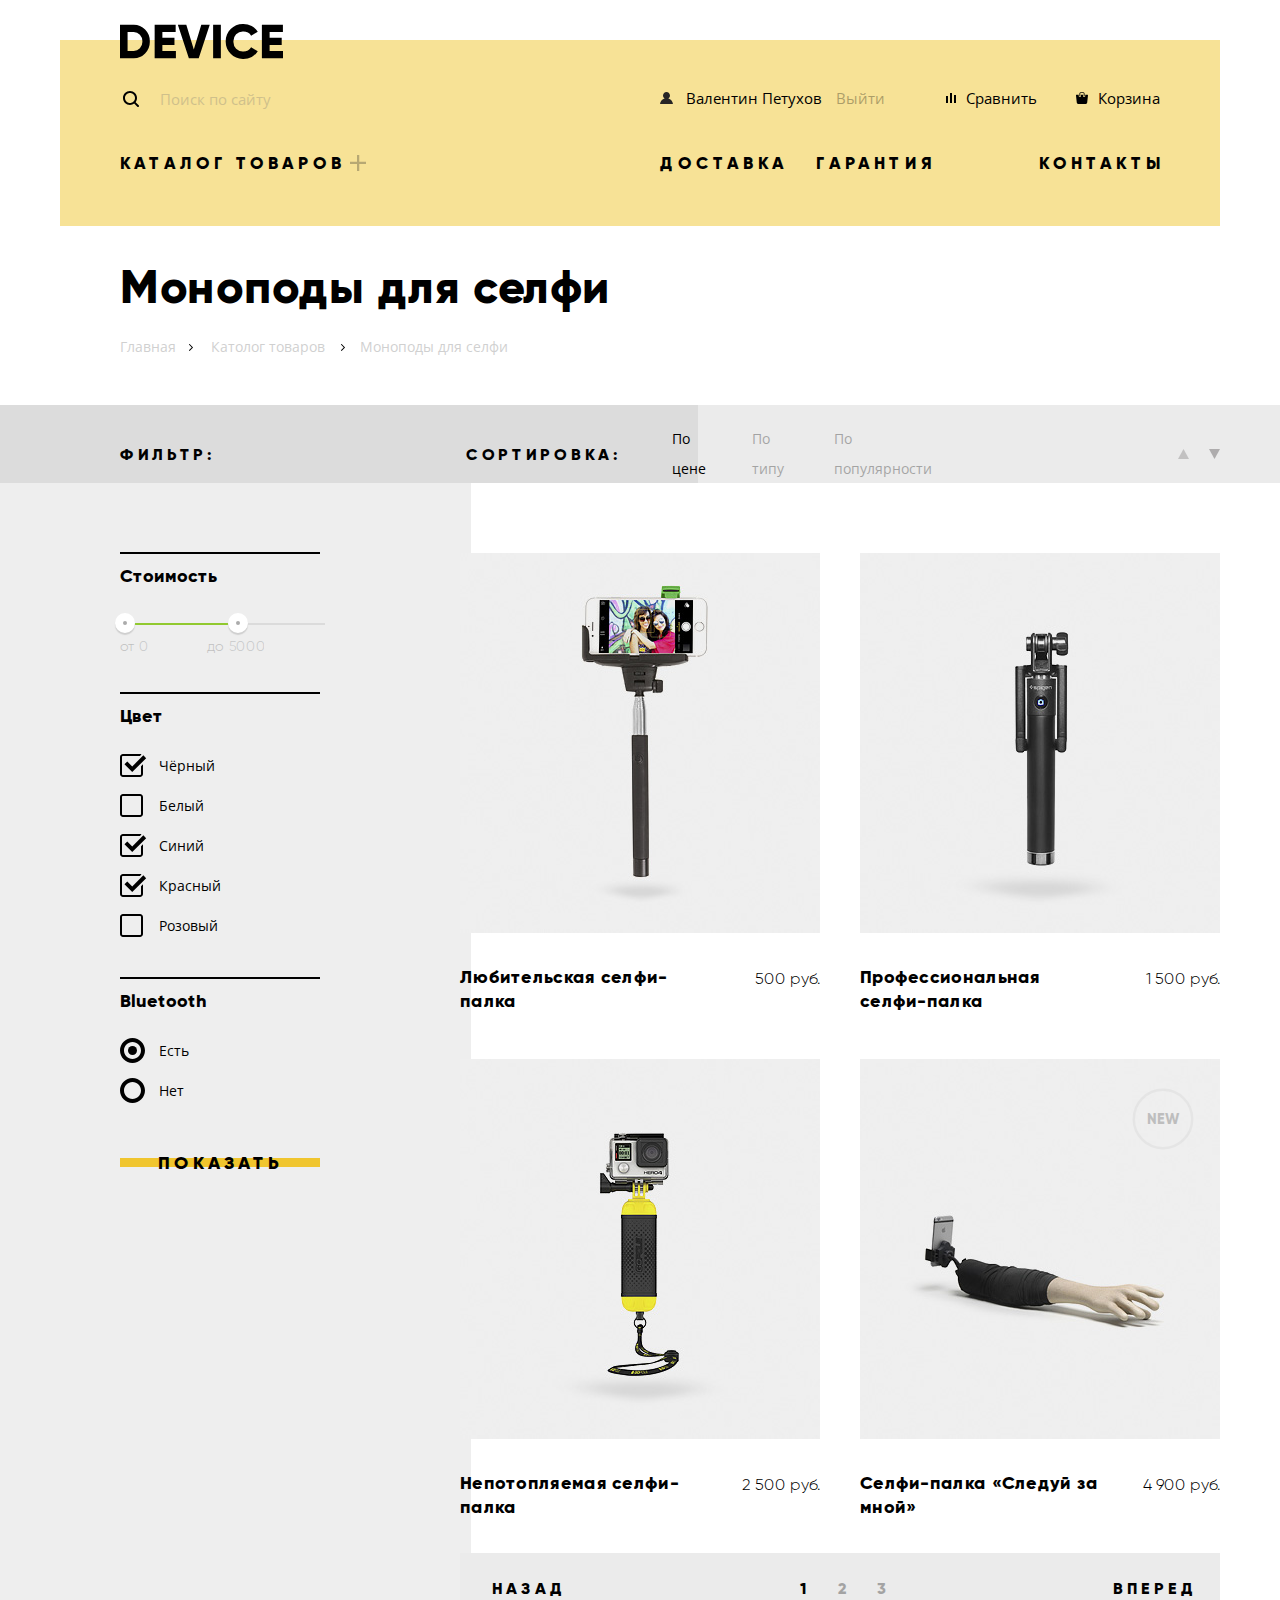
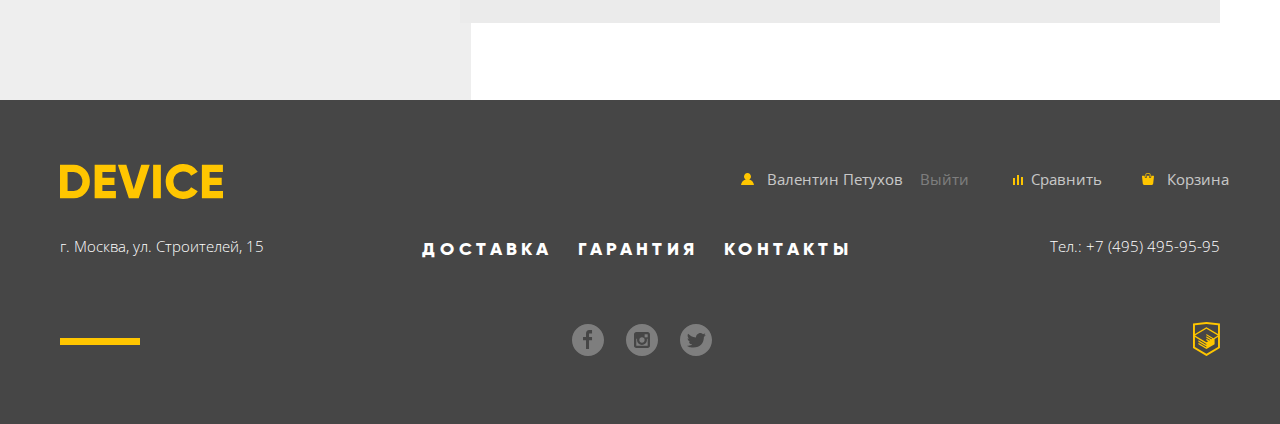
==== commit cdce0ab6: "Коталог ПП v 1." ====
--- a/catalog.html
+++ b/catalog.html
@@ -78,7 +78,7 @@
 
     <h1 class="page-title">Моноподы для селфи</h1>
 
-    <nav>
+    <nav class="breadcrambs-nav">
       <ul class="breadcrambs">
         <li><a href="index.html">Главная</a></li>
         <li><a href="#">Католог товаров</a></li>
@@ -86,7 +86,7 @@
       </ul>
     </nav>
 
-    <div class="sort-flter-container">
+    <div class="sort-flter">
 
       <div class="sort">
         <span class="">Фильтр:</span>
--- a/css/style.css
+++ b/css/style.css
@@ -1094,7 +1094,7 @@
 
   padding: 0;
   margin: auto;
-  margin-bottom: 87px;
+  margin-bottom: 79px;
 
   width: 1170px;
   min-height: 570px;
@@ -1275,6 +1275,11 @@
   font-size: 47px;
   line-height: 48px;
   text-transform: none;
+}
+
+.breadcrambs-nav{
+  padding-left: 5px;
+  padding-right: 5px;
 }
 
 .breadcrambs {
@@ -1701,7 +1706,8 @@
   opacity: 0.3;
 }
 
-.pagination-list a.selected {
+.pagination-list a.selected,
+.sort div.selected {
   opacity: 1;
 }
 
@@ -1711,7 +1717,6 @@
 .footer {
   padding: 37px 0;
   margin: auto;
-  margin-top: -8px;
   min-height: 250px;
 }
 
@@ -1876,12 +1881,14 @@
 }
 
 .interface-footer-index li:hover span,
-.interface-footer-catalog li:hover span {
+.interface-footer-catalog li:hover span,
+.interface-footer-catalog li:hover a {
   opacity: 1;
 }
 
 .interface-footer-index li:active  span,
-.interface-footer-catalog li:active  span {
+.interface-footer-catalog li:active  span,
+.interface-footer-catalog li:active  a {
   opacity: 0.3;
 }
 
@@ -2050,10 +2057,10 @@
   background: linear-gradient(to right, #eeeeee 36.8%, #ffffff 36.8%);
 }
 
-.sort-flter-container {
+.sort-flter {
   margin-top: 44px;
   min-height: 70px;
-  background: linear-gradient(to right, #dcdcdc 36.8%, #ebebeb 36.8%);
+  background: linear-gradient(to right, #dcdcdc 698px, #ebebeb 698px);
 }
 
 .sort {
@@ -2106,10 +2113,6 @@
   margin-left: 20px;
 }
 
-.selected {
-  opacity: 1;
-}
-
 .icon-triangle-up {
   width: 11px;
   height: 10px;
@@ -2148,14 +2151,15 @@
 
 .filters {
   width: 205px;
-  min-height: 1288px;
+  min-height: 1000px;
 
   padding: 0;
-  margin-top: 0px;
+  margin-top: 69px;
 }
 
 .filters-catalog section {
  width: calc(360px + 360px + 3.8%);
+ margin-bottom: 77px;
 }
 
 .catalog {
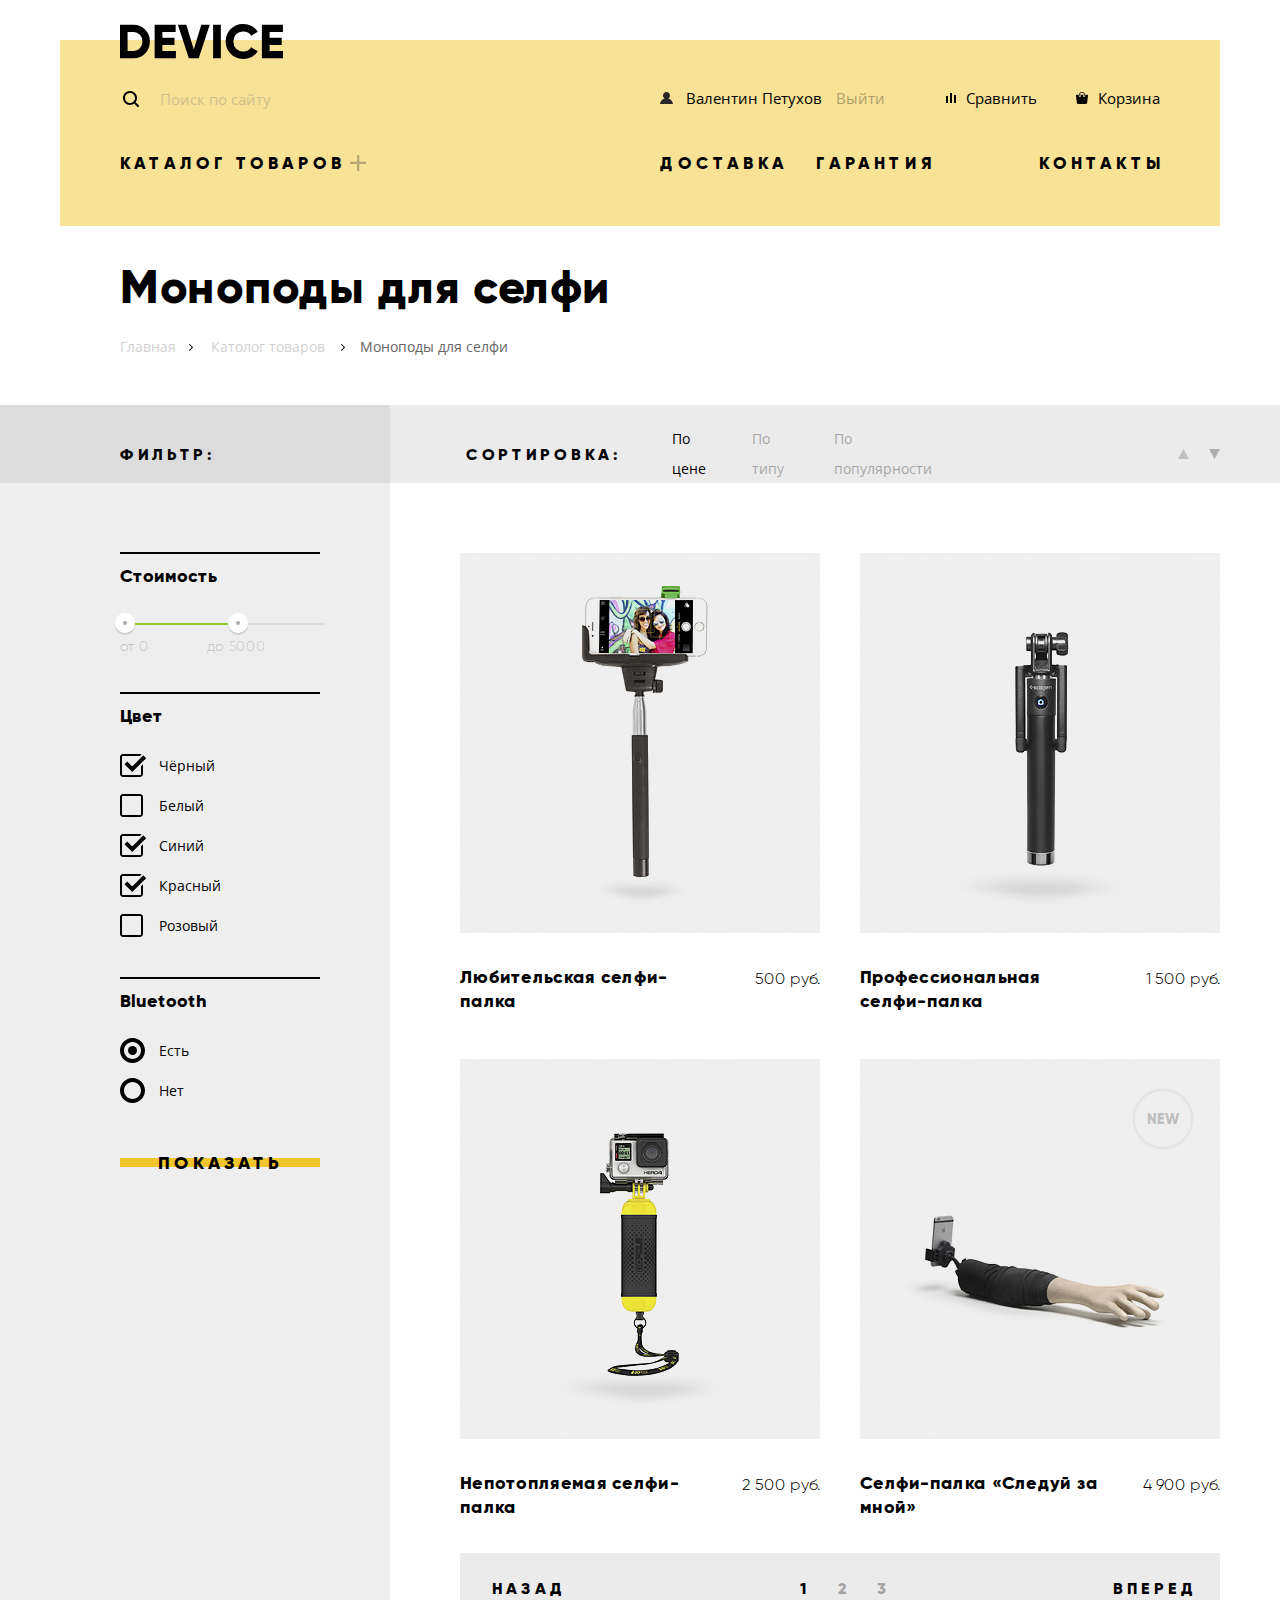
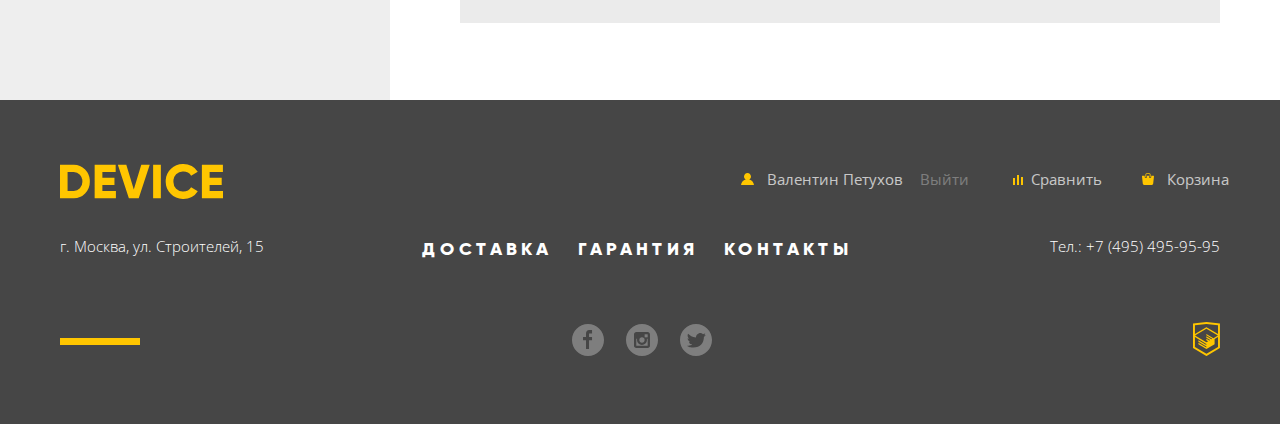
==== commit ec8d734b: "Исправляю ошибки с фокусом кнопок и корректирую код по критериям." ====
--- a/catalog.html
+++ b/catalog.html
@@ -82,7 +82,7 @@
       <ul class="breadcrambs">
         <li><a href="index.html">Главная</a></li>
         <li><a href="#">Католог товаров</a></li>
-        <li><a href="#">Моноподы для селфи</a></li>
+        <li><a class="selected">Моноподы для селфи</a></li>
       </ul>
     </nav>
 
@@ -249,7 +249,7 @@
   </main>
   <footer class="footer">
     <div class="footer-logo-interface">
-      <a class="logo-device-footer">
+      <a class="logo-device-footer" href="index.html">
         <svg xmlns="http://www.w3.org/2000/svg" width="163" height="35" viewBox="0 0 163 35">
           <defs>
             <style>
@@ -329,7 +329,7 @@
     <div class="social-media-logo">
       <div class="decorative-strip-bot"></div>
       <ul class="social-media">
-        <li><a href="https://www.facebook.com"><svg version="1.1" id="Layer_5" xmlns="http://www.w3.org/2000/svg"
+        <li><a class="social-media-logo-item" href="https://www.facebook.com"><svg version="1.1" id="Layer_5" xmlns="http://www.w3.org/2000/svg"
               xmlns:xlink="http://www.w3.org/1999/xlink" x="0px" y="0px" width="32px" height="32px" viewBox="0 0 32 32"
               enable-background="new 0 0 32 32" xml:space="preserve">
               <path fill="#FFFFFF"
@@ -337,7 +337,7 @@
           v3.444h3.021v3.445h-3.021v8.61h-3.021v-8.61H11v-3.445h3.021V9.455c0-1.902,1.353-3.445,3.021-3.445h3.021V9.455z" />
             </svg></a>
         </li>
-        <li><a href="https://www.instagram.com"><span class="visually-hidden">Инстаграм</span><svg version="1.1"
+        <li><a class="social-media-logo-item" href="https://www.instagram.com"><span class="visually-hidden">Инстаграм</span><svg version="1.1"
               id="Layer_10" xmlns="http://www.w3.org/2000/svg" xmlns:xlink="http://www.w3.org/1999/xlink" x="0px"
               y="0px" width="32px" height="32px" viewBox="0 0 32 32" enable-background="new 0 0 32 32"
               xml:space="preserve">
@@ -353,7 +353,7 @@
               </g>
             </svg></a>
         </li>
-        <li><a href="https://twitter.com"><span class="visually-hidden">Твиттер</span><svg version="1.1"
+        <li><a class="social-media-logo-item" href="https://twitter.com"><span class="visually-hidden">Твиттер</span><svg version="1.1"
               xmlns="http://www.w3.org/2000/svg" xmlns:xlink="http://www.w3.org/1999/xlink" x="0px" y="0px" width="32px"
               height="32px" viewBox="0 0 32 32" enable-background="new 0 0 32 32" xml:space="preserve">
               <g id="Layer_6">
@@ -409,7 +409,7 @@
   <section class="visually-hidden">
     <h2 class="visually-hidden">Как до нас добраться</h2>
     <!--Кнопка изображение закрыть-->
-    <img src="img/popup-map-big.png" alt="г. Москва, ул. Строителей, 15">
+    <img src="img/popup-map-big.png" width="960" heifht="559" alt="г. Москва, ул. Строителей, 15">
   </section>
 
   <section class="visually-hidden">
--- a/css/style.css
+++ b/css/style.css
@@ -328,9 +328,12 @@
 
   border: 2px solid black;
   background-color:  #f7e296;
-}
-
-.button-search:hover {
+
+  cursor: pointer;
+}
+
+.button-search:hover,
+.button-search:focus {
   display: block;
   background-color:  black;
 
@@ -395,7 +398,9 @@
 }
   
 .interface-header li:hover,
-.header-product-contacts a:hover {
+.interface-header a:focus,
+.header-product-contacts a:hover,
+.header-product-contacts a:focus {
   opacity: 0.6;
 }
 
@@ -444,6 +449,7 @@
 }
 
 .header-product-contacts li:hover a + .sub-menu-catalog,
+.header-product-contacts a:focus + .sub-menu-catalog,
 .header-product-contacts li:active a + .sub-menu-catalog {
   display: flex;
  }
@@ -484,8 +490,8 @@
 
 .slider-controls {
   position: absolute;
-  left: 71%;
-  top: 281px;
+  right: -38px;
+  top: 320px;
   z-index: 1;
   
   width: 160px;
@@ -506,6 +512,7 @@
   margin: 2px;
 
   border-radius: 50%;
+
   cursor: pointer;
 }
 
@@ -513,8 +520,9 @@
   content: "";
 
   position: absolute;
-  top: 47px;
-  left: 224px;
+  top: 8px;
+  left: 9px;
+
   z-index: 1;
 
   width: 10px;
@@ -543,8 +551,9 @@
   content: "";
   
   position: absolute;
-  top: 55px;
-  left: 232px;
+  top: 16px;
+  left: 17px;
+
   z-index: 2;
   
   width: 2px;
@@ -554,7 +563,6 @@
   background-color: inherit;
   border: 1px solid black;
   border-radius: 50%;
-
 }
 
 .promo-slider-list {
@@ -640,9 +648,7 @@
 
  .promo-slider-list p {
   font-family: "Open Sans", Arial, sans-serif;
-  font-weight: 100px;
-
-  white-space: 0.1px;
+  font-weight: 100;
 
   max-width: 500px;
   margin-top: -28px;
@@ -672,7 +678,8 @@
   background: linear-gradient(white 41%, #f0c52e 41%, #f0c52e 59%, white 59%);
 }
 
-.promo-slider-list .button-info:hover {
+.promo-slider-list .button-info:hover,
+.promo-slider-list .button-info:focus {
   background: linear-gradient( white 0%, #f0c52e 0%, #f0c52e 100%, white 0%);
 }
 
@@ -680,7 +687,7 @@
   color: rgba(0,0,0,.6);
 }
   
-  
+ 
 
 .promo-slider-table {
   margin-top: 45px;
@@ -708,7 +715,7 @@
   
 }
 
-.promo-slider-list table tr:last-child {
+.promo-slider-list table tr:last-child th {
   font-family: Gilroy, Arial, sans-serif;
   font-weight: 100;
   text-transform: none;
@@ -819,7 +826,7 @@
   white-space: nowrap;
 }
 
-.smart-watch::after {
+.smart-watch-icon::after {
   content: "";
   
   position: absolute;
@@ -833,7 +840,7 @@
   background-repeat: no-repeat;
 }
 
-.quadcopters::after {
+.quadcopters-icon::after {
   content: "";
   
   position: absolute;
@@ -848,7 +855,8 @@
 }
 
 .sections-list div:hover,
-.sections-list a:hover div{
+.sections-list a:hover div,
+.sections-list a:focus div{
   background-color: #f0c52e;
 }
 
@@ -856,6 +864,8 @@
 .monopods-for-selfie-icon:active::after,
 .action-cameras-icon:active::after,
 .fitness-bracelets-icon:active::after,
+.smart-watch-icon:active::after,
+.quadcopters-icon:active::after,
 .sections-list a:active {
   opacity: 0.3;
 }
@@ -948,7 +958,8 @@
 
 
 
-.slider-services-controls label:hover {
+.slider-services-controls label:hover,
+.slider-services-controls label:focus {
   color: black;
 
   background: linear-gradient(white 0%, #f0c52e 0%, #f0c52e 100%, white 100%);
@@ -1077,17 +1088,19 @@
   display: none;
 }
 
-.list-logo a:hover img:first-child  {
+.list-logo a:hover img:first-child,
+.list-logo a:focus img:first-child  {
   display: none;
 }
 
-.list-logo a:hover img:last-child  {
+.list-logo a:hover img:last-child,
+.list-logo a:focus img:last-child  {
   display: inline;
 }
 
 /*О нас*/
 /*Сеточные стили О нас, Контакты*/
-.intex-colums {
+.about-us-contacts-main {
   display: flex;
   justify-content: space-between;
   align-items: flex-start;
@@ -1190,7 +1203,8 @@
   background: linear-gradient(white 41%, #f0c52e 41%, #f0c52e 59%, white 59%);
 }
 
-.about-us a:hover {
+.about-us a:hover,
+.about-us a:focus {
   background: linear-gradient( white 0%, #f0c52e 0%, #f0c52e 100%, white 0%);
 }
 
@@ -1256,7 +1270,8 @@
   background: linear-gradient(white 41%, #f0c52e 41%, #f0c52e 59%, white 59%);
 }
 
-.contacts-main a:last-child:hover {
+.contacts-main a:last-child:hover,
+.contacts-main a:last-child:focus {
   background: linear-gradient( white 0%, #f0c52e 0%, #f0c52e 100%, white 0%);
 }
 
@@ -1293,7 +1308,8 @@
   opacity: 0.3;
 }
 
-.breadcrambs a:hover {
+.breadcrambs a:hover,
+.breadcrambs a:focus {
   opacity: 1;
 }
 
@@ -1478,10 +1494,13 @@
   width: 200px;
   margin-top: 28px;
 
+  cursor: pointer;
+
   background: linear-gradient(#eeeeee 40%, #f0c52e 40%, #f0c52e 59%, #eeeeee 59%)
 }
 
-.button-to-show:hover {
+.button-to-show:hover,
+.button-to-show:focus {
   background: linear-gradient( #eeeeee 0%, #f0c52e 0%, #f0c52e 100%, #eeeeee 0%);
 }
 
@@ -1526,7 +1545,9 @@
 
 .sort a:hover,
 .icon-triangle-up:hover,
-.icon-triangle-down:hover {
+.icon-triangle-up:focus,
+.icon-triangle-down:hover,
+.icon-triangle-down:focus {
   opacity: 0.4;
 }
 
@@ -1604,7 +1625,8 @@
   background: linear-gradient(transparent 40%, #f0c52e 40%, #f0c52e 59%, transparent 59%)
 }
 
-.button-in-garbage:hover {
+.button-in-garbage:hover,
+.button-in-garbage:focus {
   background: linear-gradient( transparent 0%, #f0c52e 0%, #f0c52e 100%, transparent 0%);
 }
 
@@ -1628,7 +1650,8 @@
   outline: none;
 }
 
-.add-to-comparison:hover {
+.add-to-comparison:hover,
+.add-to-comparison:focus {
   opacity: 1;
 }
 
@@ -1683,7 +1706,8 @@
   opacity: 0.3;
 }
 
-.pagination-list a:hover {
+.pagination-list a:hover,
+.pagination-list a:focus {
   opacity: 0.6;
 }
 
@@ -1707,7 +1731,8 @@
 }
 
 .pagination-list a.selected,
-.sort div.selected {
+.sort div.selected,
+.breadcrambs a.selected {
   opacity: 1;
 }
 
@@ -1882,7 +1907,10 @@
 
 .interface-footer-index li:hover span,
 .interface-footer-catalog li:hover span,
-.interface-footer-catalog li:hover a {
+.interface-footer-index a:focus span,
+.interface-footer-catalog a:focus span,
+.interface-footer-catalog li:hover a,
+.interface-footer-catalog li a:focus {
   opacity: 1;
 }
 
@@ -1921,7 +1949,8 @@
   color: #ffffff;
 }
 
-.contacts-footer a:hover {
+.contacts-footer a:hover,
+.contacts-footer a:focus {
   opacity: 0.6;
 }
 
@@ -1934,35 +1963,40 @@
 }
 
 .social-media li {
-  opacity: 0.3
+  opacity: 0.3;
 }
 
 .social-media li:hover {
-  opacity: 0.6
+  opacity: 0.6;
+}
+
+.social-media-logo-item:focus {
+  opacity: 0.6;
 }
 
 .social-media li:active {
-  opacity: 0.1
+  opacity: 0.1;
 }
 
 .html-academy-logo {
   margin-top: 5px;
 }
 
-.html-academy-logo:hover {
-  opacity: 0.6
+.html-academy-logo:hover,
+.html-academy-logo:focus {
+  opacity: 0.6;
 }
 
 .html-academy-logo:active {
-  opacity: 0.3
+  opacity: 0.3;
 }
 
 .logo-device-footer:hover {
-  opacity: 0.6
+  opacity: 0.6;
 }
 
 .logo-device-footer:active {
-  opacity: 0.3
+  opacity: 0.3;
 }
 
 .logo-device-footer {
@@ -2028,7 +2062,7 @@
 
   background-image: url("../img/breadcrumbs-decorative-element.svg");
   background-repeat: no-repeat;
-  background-position: 1 1;
+  background-position: 0 0;
 }
 
 .breadcrambs li:nth-child(2)::after {
@@ -2043,7 +2077,7 @@
 
   background-image: url("../img/breadcrumbs-decorative-element.svg");
   background-repeat: no-repeat;
-  background-position: 1 1;
+  background-position: 0 0;
 }
 
 .inner-page .filters-catalog {
@@ -2054,13 +2088,13 @@
   padding: 0;
   min-height: 1000px;
 
-  background: linear-gradient(to right, #eeeeee 36.8%, #ffffff 36.8%);
+  background: linear-gradient(to right,  #eeeeee calc(50% - 250px), #ffffff calc(50% - 250px));
 }
 
 .sort-flter {
   margin-top: 44px;
   min-height: 70px;
-  background: linear-gradient(to right, #dcdcdc 698px, #ebebeb 698px);
+  background: linear-gradient(to right, #dcdcdc calc(50% - 250px), #ebebeb calc(50% - 250px));
 }
 
 .sort {
@@ -2445,9 +2479,6 @@
   background-image: url("../img/radio-off.svg");
   background-repeat: no-repeat;
   background-position: 0 0;
-}
-
-.inner-page .footer {
 }
 
 .inner-page .interface-footer-catalog {
@@ -2492,9 +2523,9 @@
 .sending-letter-form { 
   position: relative;
   width: 760px;
-  min-height: 350px;
-
-  padding-top: 82px;
+  min-height: 405px;
+
+  padding-top: 75px;
   padding-bottom: 72px;
   padding-left: 100px;
   padding-right: 100px;
@@ -2538,6 +2569,7 @@
   cursor: pointer;
 }
 
+.modal-close-index:focus::before,
 .modal-close-index:hover::before {
   opacity: 1;
 }
@@ -2566,6 +2598,7 @@
   border: none;
 
   background-color: rgba(229, 229, 229, 0.5);
+  border: 2px solid transparent;
 
   outline: none;
 }
@@ -2578,6 +2611,7 @@
 .sending-letter-form input:focus,
 .sending-letter-form textarea:focus {
   background-color: white;
+  border: 2px solid #f7e296;
 }
 
 .sending-letter-form input:invalid,
@@ -2590,40 +2624,39 @@
   opacity: 0.4;
 }
 
-.sending-letter-form div {
-  display: flex;
-}
-
-.sending-letter-form div:nth-child(2) {
-  margin-top: 10px;
-}
-
-.sending-letter-form div:nth-child(2) label:nth-child(1) {
-  margin-right: 312px;
-}
-
-.sending-letter-form div:nth-child(3) input:nth-child(1),
-.sending-letter-form div:nth-child(3) input:nth-child(2) {
-  width: 380px;
+.sending-letter-form .name-email {
+  display: flex;
+}
+
+.sending-letter-form p {
+  display: flex;
+  flex-direction: column; 
+}
+
+.sending-letter-form p input {
+  width: 360px;
   min-height: 50px;
+  
+  margin-top: 7px;
+  padding-right: 18px;
+  padding-left: 18px;
+  padding-top: 5px;
+  padding-bottom: 5px;
 
   box-sizing: border-box;
-  padding-left: 20px;
-
+}
+
+.sending-letter-form p:first-child{
+  margin-right: 40px;
+}
+
+.sending-letter-form > p label {
   margin-top: 5px;
-}
-
-.sending-letter-form div:nth-child(3) input:nth-child(1) {
-  margin-right: 40px;
-}
-
-.sending-letter-form div:nth-child(4) label {
-  margin-top: 34px;
   margin-left: 2px;
 }
 
 .sending-letter-form textarea {
-  margin-top: 8px;
+  margin-top: 6px;
   resize: none;
 
   padding-left: 20px;
@@ -2631,7 +2664,7 @@
   padding-right: 20px;
   padding-bottom: 15px;
 
-  width: 720px;
+  width: 716px;
 }
 
 .to-send-sending-letter {
@@ -2650,14 +2683,15 @@
   padding-bottom: 12px;
   width: 200px;
 
-  margin-top: 28px;
+  margin-top: 35px;
 
   cursor: pointer;
 
   background: linear-gradient(transparent 40%, #f0c52e 40%, #f0c52e 59%, transparent 59%)
 }
 
-.to-send-sending-letter:hover {
+.to-send-sending-letter:hover,
+.to-send-sending-letter:focus {
   background: linear-gradient( transparent 0%, #f0c52e 0%, #f0c52e 100%, transparent 0%);
 }
 
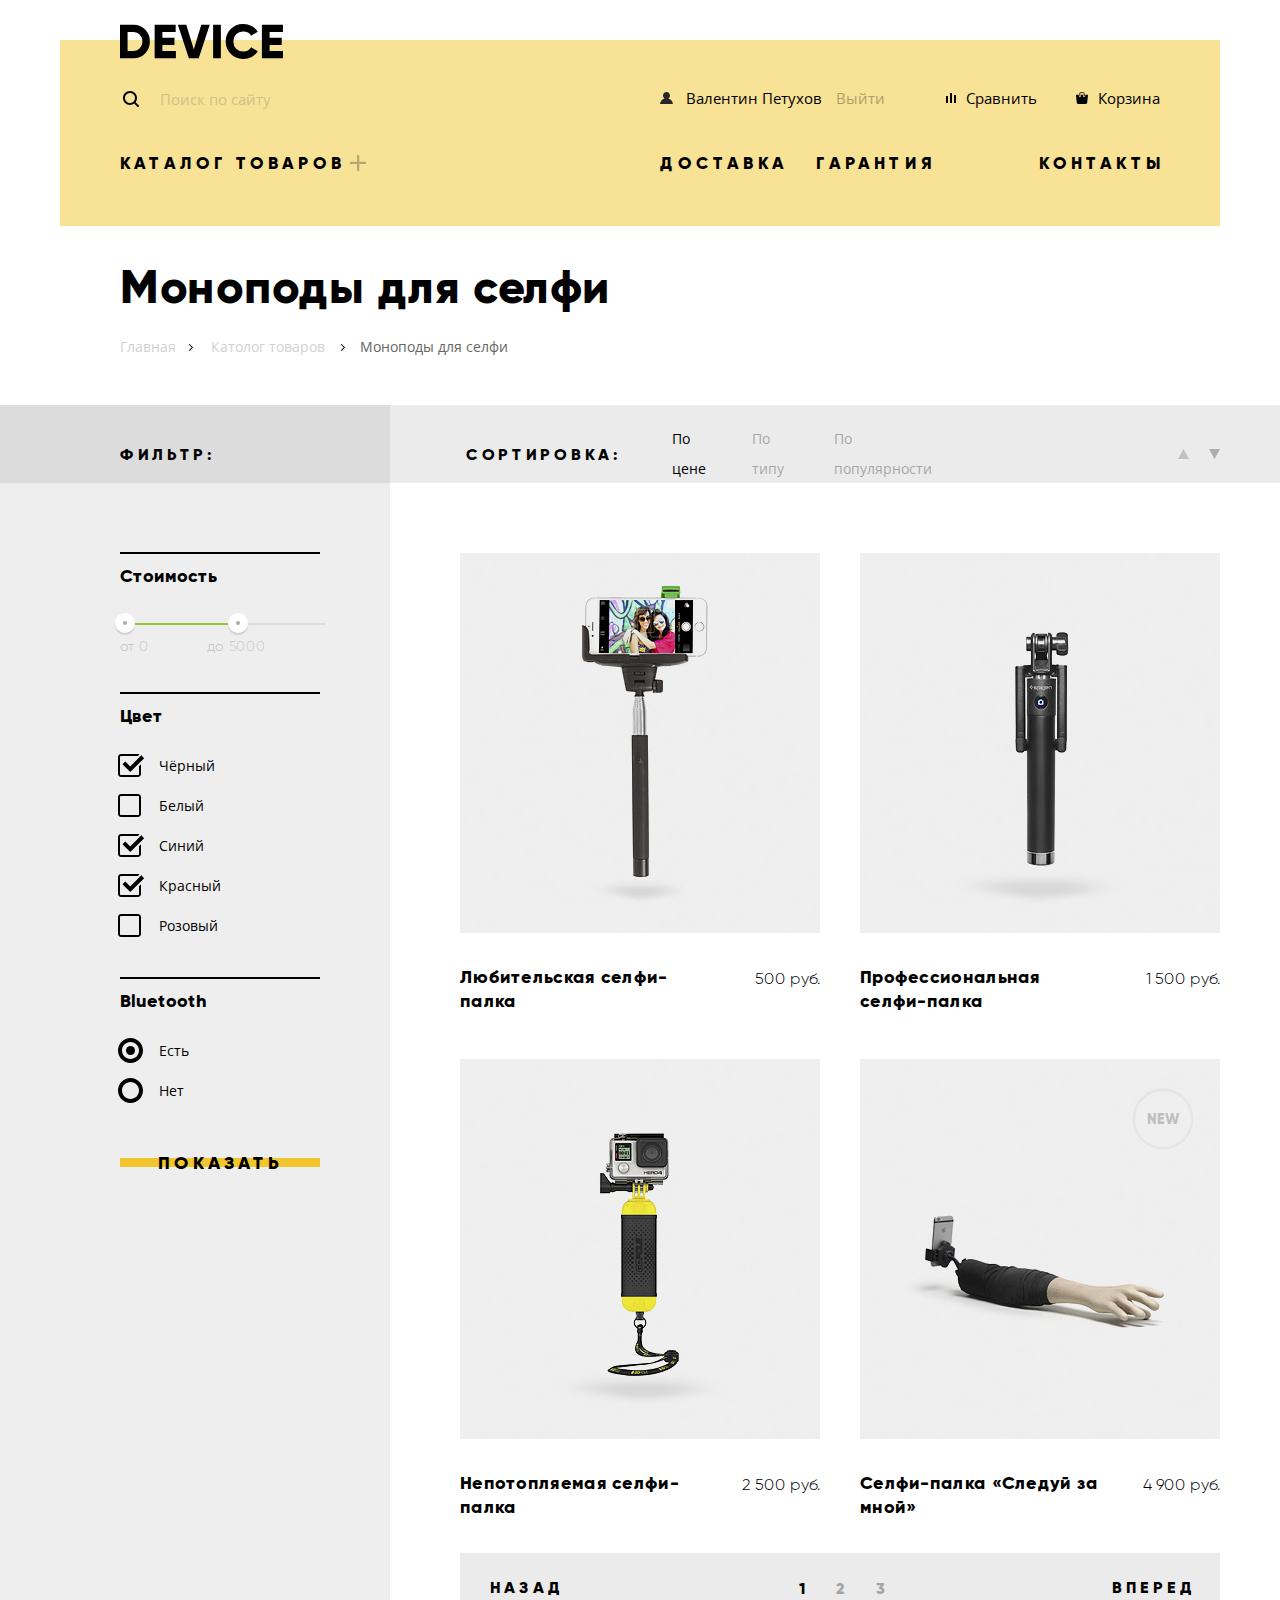
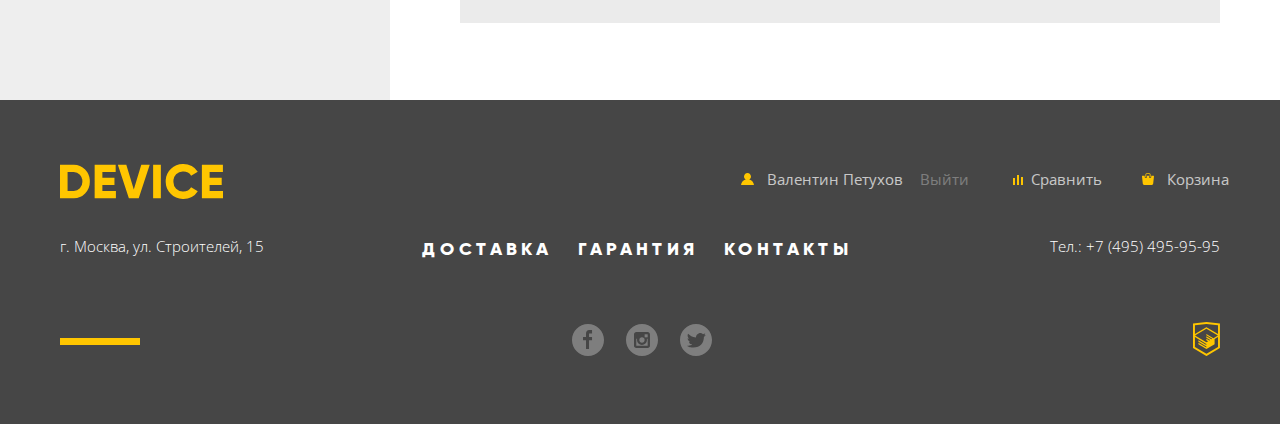
==== commit 4268d2c7: "Настраиваю фокус кнопок." ====
--- a/catalog.html
+++ b/catalog.html
@@ -100,7 +100,7 @@
           <li><a href="#">
               <div class="icon-triangle-up"></div>
             </a></li>
-          <li><a class="" href="#">
+          <li><a class="">
               <div class="icon-triangle-down selected"></div>
             </a></li>
         </ul>
@@ -129,7 +129,7 @@
               </div>
             </div>
           </fieldset>
-          <fieldset>
+          <fieldset clas="filter-color">
             <legend>Цвет</legend>
             <ul class="checkbox-color">
               <li class="filter-option">
--- a/css/style.css
+++ b/css/style.css
@@ -76,6 +76,12 @@
   overflow: hidden;
 }
 
+.pagination-list a.selected,
+.sort .selected,
+.breadcrambs a.selected {
+  opacity: 1;
+}
+
 /*---- Header ----*/
 .main-header {
   margin: auto;
@@ -485,7 +491,6 @@
 
   width: 1160px;
   min-height: 510px;
-
 }
 
 .slider-controls {
@@ -563,6 +568,14 @@
   background-color: inherit;
   border: 1px solid black;
   border-radius: 50%;
+}
+
+#product-1:focus ~ .slider-controls .slider-controls-item--1::after,
+#product-2:focus ~ .slider-controls .slider-controls-item--2::after,
+#product-3:focus ~ .slider-controls .slider-controls-item--3::after {
+  outline-style: solid;
+  outline-color: #aac6ff;
+  outline-width: 2px;
 }
 
 .promo-slider-list {
@@ -958,8 +971,7 @@
 
 
 
-.slider-services-controls label:hover,
-.slider-services-controls label:focus {
+.slider-services-controls label:hover {
   color: black;
 
   background: linear-gradient(white 0%, #f0c52e 0%, #f0c52e 100%, white 100%);
@@ -981,6 +993,14 @@
   padding-right: 120px;
 
   background: linear-gradient(white -10%, black -10%, black 100%, white 0%);
+}
+
+#delivery-1:focus ~ .slider-services-controls label:nth-child(1),
+#guarantee-2:focus ~ .slider-services-controls label:nth-child(2),
+#loan-3:focus ~ .slider-services-controls label:nth-child(3) {
+  outline-style: solid;
+  outline-color: #aac6ff;
+  outline-width: 2px;
 }
 
 .slider-services h3 {
@@ -1544,10 +1564,10 @@
 }
 
 .sort a:hover,
+.sort a:focus,
 .icon-triangle-up:hover,
 .icon-triangle-up:focus,
-.icon-triangle-down:hover,
-.icon-triangle-down:focus {
+.icon-triangle-down:hover {
   opacity: 0.4;
 }
 
@@ -1673,10 +1693,11 @@
   list-style: none;
 }
 
-.pagination-list li:nth-child(1) {
-  padding-top: 20px;
-  padding-bottom: 20px;
-  padding-left: 32px;
+.pagination-list li:nth-child(1) a {
+  display: block;
+  padding-top: 23px;
+  padding-bottom: 23px;
+  padding-left: 30px;
   padding-right: 23px;
 }
 
@@ -1689,11 +1710,12 @@
 }
 
 
-.pagination-list li:nth-child(5) {
-  padding-top: 20px;
-  padding-bottom: 20px;
+.pagination-list li:nth-child(5) a {
+  display: block;
+  padding-top: 23px;
+  padding-bottom: 23px;
   padding-left: 32px;
-  padding-right: 23px;
+  padding-right: 24px;
 }
 
 .pagination-list a {
@@ -1720,20 +1742,16 @@
   opacity: 1;
 }
 
-.pagination-list li:first-child:hover,
-.pagination-list li:last-child:hover {
+.pagination-list li:first-child a:hover,
+.pagination-list li:last-child a:hover,
+.pagination-list li:first-child a:focus,
+.pagination-list li:last-child a:focus {
   background-color: #d9d9d9;
 }
 
 .pagination-list li:first-child a:active,
 .pagination-list  li:last-child a:active {
   opacity: 0.3;
-}
-
-.pagination-list a.selected,
-.sort div.selected,
-.breadcrambs a.selected {
-  opacity: 1;
 }
 
 /*Подвал*/
@@ -2333,10 +2351,6 @@
   margin-top: 18px;
 }
 
-.filter-option {
-  padding-left: 39px;
-}
-
 .filter-option label {
   position: relative;
 
@@ -2345,6 +2359,8 @@
   cursor: pointer;
 
   user-select: none;
+
+  padding-left: 39px;
 }
 
 .filter-input-checkbox:not(:checked) + label::before {
@@ -2352,7 +2368,7 @@
   position: absolute;
 
   top: 8px;
-  left: -39px;
+  left: -2px;
 
   width: 23px;
   height: 23px;
@@ -2368,7 +2384,7 @@
   position: absolute;
 
   top: 8px;
-  left: -39px;
+  left: -2px;
 
   width: 27px;
   height: 23px;
@@ -2385,7 +2401,7 @@
   position: absolute;
 
   top: 8px;
-  left: -39px;
+  left: -2px;
 
   width: 27px;
   height: 23px;
@@ -2402,7 +2418,7 @@
   position: absolute;
 
   top: 8px;
-  left: -39px;
+  left: -2px;
 
   width: 23px;
   height: 23px;
@@ -2418,7 +2434,7 @@
 
   position: absolute;
   top: 7px;
-  left: -39px;
+  left: -2px;
 
   width: 25px;
   height: 25px;
@@ -2433,7 +2449,7 @@
 
   position: absolute;
   top: 7px;
-  left: -39px;
+  left: -2px;
 
   width: 25px;
   height: 25px;
@@ -2450,6 +2466,20 @@
   opacity: 0.3;
 }
 
+.filter-input:focus + label::before,
+.filter-input:focus + label::after,
+.filter-input-radio:focus + label::before,
+.filter-input-radio:focus + label::after {
+  opacity: 0.3;
+}
+
+.filter-input:focus + label,
+.filter-input-radio:focus + label {
+  outline-style: solid;
+  outline-color: #aac6ff;
+  outline-width: 2px;
+}
+
 .filters li label:active::before,
 .filters li label:active::after {
   opacity: 1;
@@ -2458,7 +2488,7 @@
 .filter-input-radio + label:active::before {
   position: absolute;
   top: 7px;
-  left: -39px;
+  left: -2px;
 
   width: 25px;
   height: 25px;
@@ -2471,7 +2501,7 @@
 .filter-input-radio + label:active::after {
   position: absolute;
   top: 7px;
-  left: -39px;
+  left: -2px;
 
   width: 25px;
   height: 25px;
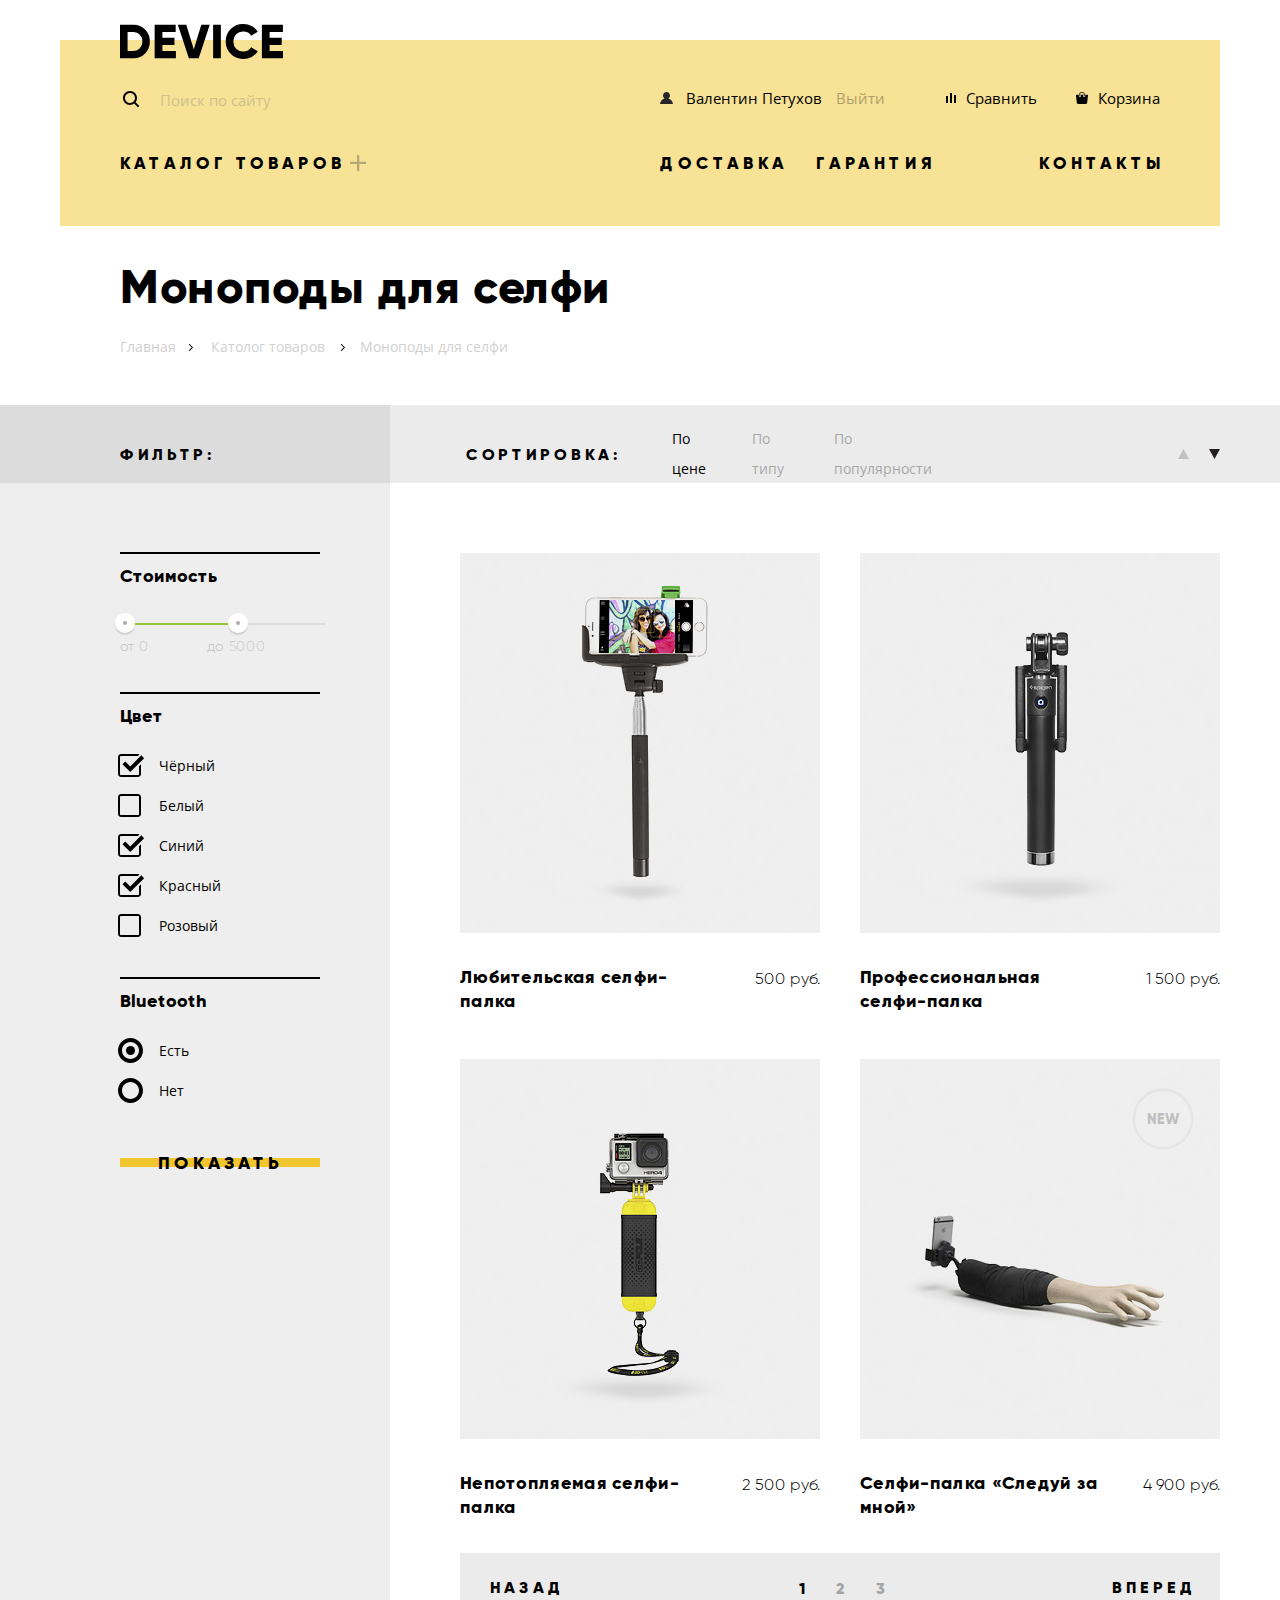
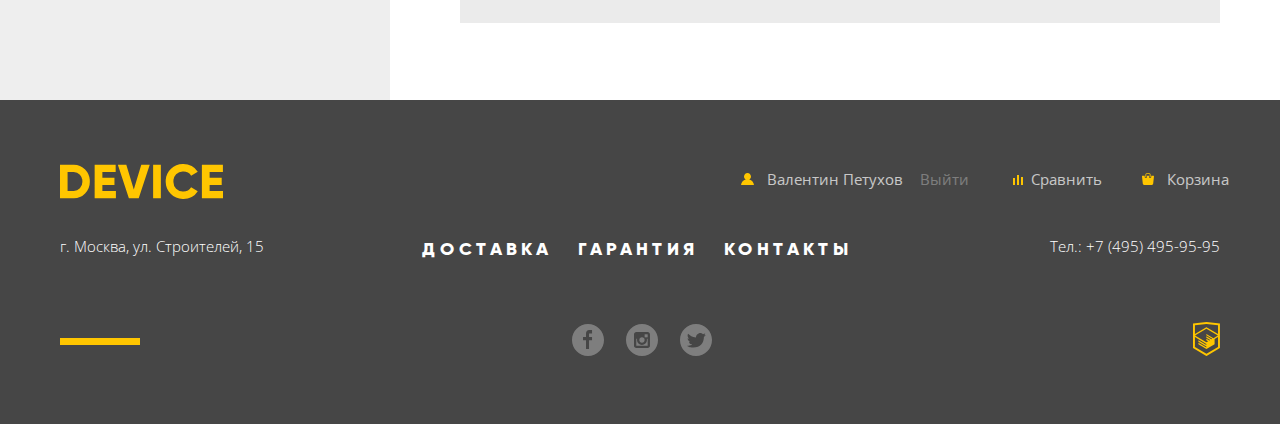
==== commit fdea5949: "Заканчиваю окончательное оформление." ====
--- a/catalog.html
+++ b/catalog.html
@@ -92,7 +92,7 @@
         <span class="">Фильтр:</span>
         <span>Сортировка:</span>
         <ul>
-          <li><a class="selected active" href="#">По цене</a></li>
+          <li><a class="selected">По цене</a></li>
           <li><a href="#">По типу</a></li>
           <li><a href="#">По популярности</a></li>
         </ul>
@@ -101,7 +101,7 @@
               <div class="icon-triangle-up"></div>
             </a></li>
           <li><a class="">
-              <div class="icon-triangle-down selected"></div>
+              <div class="icon-triangle-down"></div>
             </a></li>
         </ul>
       </div>
@@ -329,18 +329,18 @@
     <div class="social-media-logo">
       <div class="decorative-strip-bot"></div>
       <ul class="social-media">
-        <li><a class="social-media-logo-item" href="https://www.facebook.com"><svg version="1.1" id="Layer_5" xmlns="http://www.w3.org/2000/svg"
-              xmlns:xlink="http://www.w3.org/1999/xlink" x="0px" y="0px" width="32px" height="32px" viewBox="0 0 32 32"
-              enable-background="new 0 0 32 32" xml:space="preserve">
+        <li><a class="social-media-logo-item" href="https://www.facebook.com"><svg version="1.1" id="Layer_5"
+              xmlns="http://www.w3.org/2000/svg" xmlns:xlink="http://www.w3.org/1999/xlink" x="0px" y="0px" width="32px"
+              height="32px" viewBox="0 0 32 32" enable-background="new 0 0 32 32" xml:space="preserve">
               <path fill="#FFFFFF"
                 d="M16,0C7.164,0,0,7.163,0,16s7.164,16,16,16c8.837,0,16-7.164,16-16S24.837,0,16,0z M20.062,9.455h-3.021
           v3.444h3.021v3.445h-3.021v8.61h-3.021v-8.61H11v-3.445h3.021V9.455c0-1.902,1.353-3.445,3.021-3.445h3.021V9.455z" />
             </svg></a>
         </li>
-        <li><a class="social-media-logo-item" href="https://www.instagram.com"><span class="visually-hidden">Инстаграм</span><svg version="1.1"
-              id="Layer_10" xmlns="http://www.w3.org/2000/svg" xmlns:xlink="http://www.w3.org/1999/xlink" x="0px"
-              y="0px" width="32px" height="32px" viewBox="0 0 32 32" enable-background="new 0 0 32 32"
-              xml:space="preserve">
+        <li><a class="social-media-logo-item" href="https://www.instagram.com"><span
+              class="visually-hidden">Инстаграм</span><svg version="1.1" id="Layer_10"
+              xmlns="http://www.w3.org/2000/svg" xmlns:xlink="http://www.w3.org/1999/xlink" x="0px" y="0px" width="32px"
+              height="32px" viewBox="0 0 32 32" enable-background="new 0 0 32 32" xml:space="preserve">
               <g>
                 <path fill="#FFFFFF" d="M20.916,16c0,2.728-2.211,4.938-4.938,4.938S11.039,18.728,11.039,16c0-0.394,0.051-0.773,0.138-1.14
              h-0.897v6.838h11.396V14.86h-0.897C20.865,15.227,20.916,15.606,20.916,16z" />
@@ -353,9 +353,10 @@
               </g>
             </svg></a>
         </li>
-        <li><a class="social-media-logo-item" href="https://twitter.com"><span class="visually-hidden">Твиттер</span><svg version="1.1"
-              xmlns="http://www.w3.org/2000/svg" xmlns:xlink="http://www.w3.org/1999/xlink" x="0px" y="0px" width="32px"
-              height="32px" viewBox="0 0 32 32" enable-background="new 0 0 32 32" xml:space="preserve">
+        <li><a class="social-media-logo-item" href="https://twitter.com"><span
+              class="visually-hidden">Твиттер</span><svg version="1.1" xmlns="http://www.w3.org/2000/svg"
+              xmlns:xlink="http://www.w3.org/1999/xlink" x="0px" y="0px" width="32px" height="32px" viewBox="0 0 32 32"
+              enable-background="new 0 0 32 32" xml:space="preserve">
               <g id="Layer_6">
               </g>
               <g id="Layer_7">
--- a/css/style.css
+++ b/css/style.css
@@ -76,11 +76,6 @@
   overflow: hidden;
 }
 
-.pagination-list a.selected,
-.sort .selected,
-.breadcrambs a.selected {
-  opacity: 1;
-}
 
 /*---- Header ----*/
 .main-header {
@@ -115,7 +110,7 @@
   left: 60px;
 
   width: 165px;
-  height: 35px;
+  min-height: 35px;
 }
 
 .inner-page .main-header-logo {
@@ -126,7 +121,6 @@
   display: flex;
 
   width: 440px;
-  height: 40px;
   margin-top: 43px;
   margin-right: 100px;
 }
@@ -236,7 +230,7 @@
   align-items: center;
 
   width: 1040px;
-  height: 73px;
+  min-height: 73px;
 
   list-style: none;
   
@@ -328,7 +322,7 @@
   font: inherit;
 
   width: 85px;
-  height: 50px;
+  min-height: 50px;
 
   margin-top: -10px;
 
@@ -619,7 +613,7 @@
   color: white;
 
   width: 180px;
-  height: 130px;
+  min-height: 130px;
 }
 
 .promo-slider-list li:nth-child(2) span,
@@ -631,7 +625,7 @@
   color: white;
 
   width: 180px;
-  height: 130px;
+  min-height: 130px;
 
   letter-spacing: 4px;
 }
@@ -663,7 +657,7 @@
   font-family: "Open Sans", Arial, sans-serif;
   font-weight: 100;
 
-  max-width: 500px;
+  max-width: 471px;
   margin-top: -28px;
   margin-left: 11px;
 
@@ -715,7 +709,7 @@
   width: 135px;
 }
 
-.promo-slider-table tr:nth-child(2) td {
+.promo-slider-table tr:nth-child(2) th {
   padding-top: 5px;
 }
 
@@ -772,7 +766,7 @@
 .sections-list li div {
   position: relative;
   width: 160px;
-  height: 160px;
+  min-height: 160px;
   
   margin-bottom: 34px;
 
@@ -1549,31 +1543,32 @@
 }
 
 .sort a {
-  opacity: 0.3;
   font-size: 14px;
   line-height: 18px;
 }
 
-.sort li:nth-child(1) a {
+.sort ul:nth-child(3) a {
+  opacity: 0.3;
+}
+
+.sort ul:nth-child(3) a:hover,
+.sort ul:nth-child(3) a:focus {
+  opacity: 0.6;
+}
+
+.sort ul:nth-child(3)  a:active {
   opacity: 1;
 }
 
-.icon-triangle-up,
-.icon-triangle-down {
+.sort ul:nth-child(4) div {
   opacity: 0.2;
 }
 
-.sort a:hover,
-.sort a:focus,
-.icon-triangle-up:hover,
-.icon-triangle-up:focus,
-.icon-triangle-down:hover {
+.sort ul:nth-child(4) a:hover div {
   opacity: 0.4;
 }
 
-.sort a:active,
-.icon-triangle-up:active,
-.icon-triangle-down:active {
+.sort ul:nth-child(4) a:active div {
   opacity: 1;
 }
 
@@ -1980,11 +1975,11 @@
   list-style: none;
 }
 
-.social-media li {
+.social-media li a {
   opacity: 0.3;
 }
 
-.social-media li:hover {
+.social-media li a:hover {
   opacity: 0.6;
 }
 
@@ -1992,7 +1987,7 @@
   opacity: 0.6;
 }
 
-.social-media li:active {
+.social-media li a:active {
   opacity: 0.1;
 }
 
@@ -2282,7 +2277,7 @@
   display: none;
 
   width: 100%;
-  height: 380px; 
+  min-height: 380px; 
   margin: 0;
   padding: 0;
 
@@ -2757,7 +2752,7 @@
   left: 50%;
 
   width: 960px;
-  height: 559px; 
+  min-height: 559px; 
 
   margin-top: -280px;
   margin-left: -480px;
@@ -2805,3 +2800,8 @@
   animation-duration: 0.6s;
 }
 
+.pagination-list a.selected,
+.sort ul:nth-child(4) div.icon-triangle-down,
+.sort ul:nth-child(3) a.selected {
+  opacity: 1;
+}
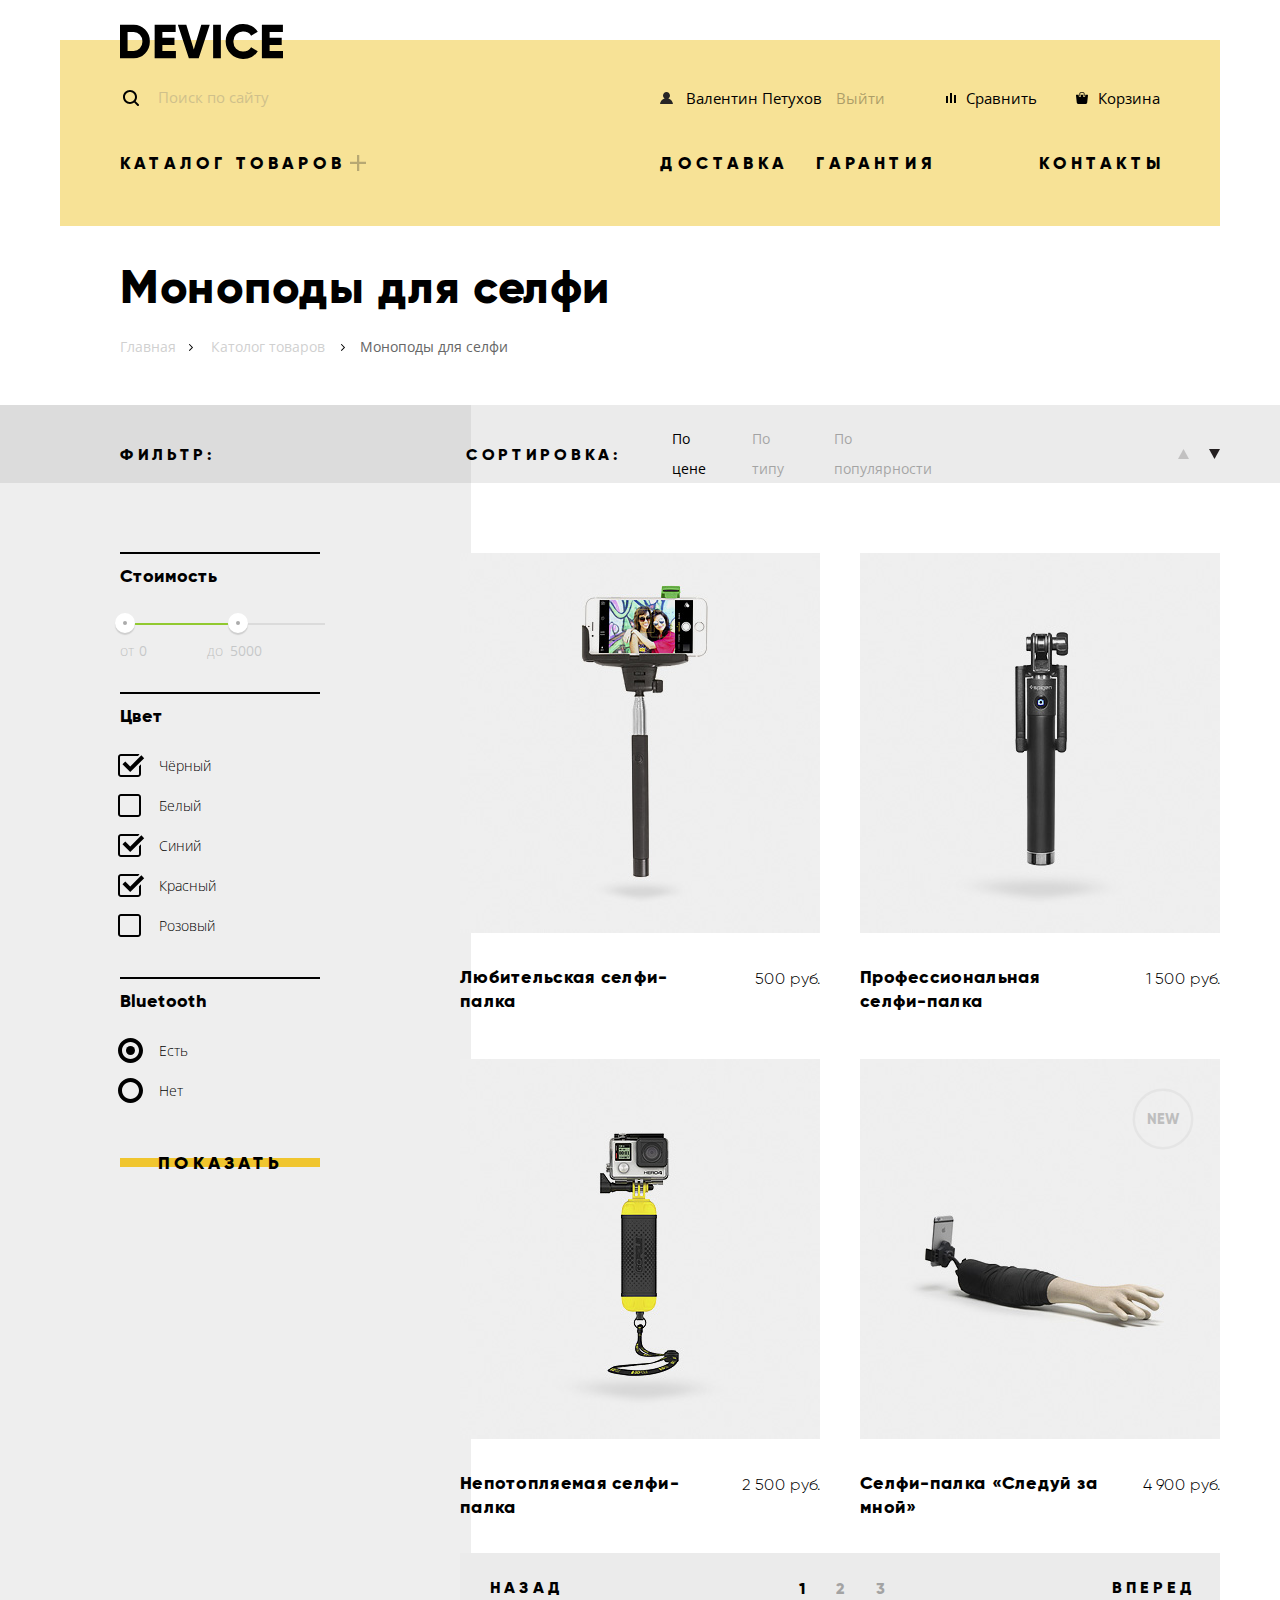
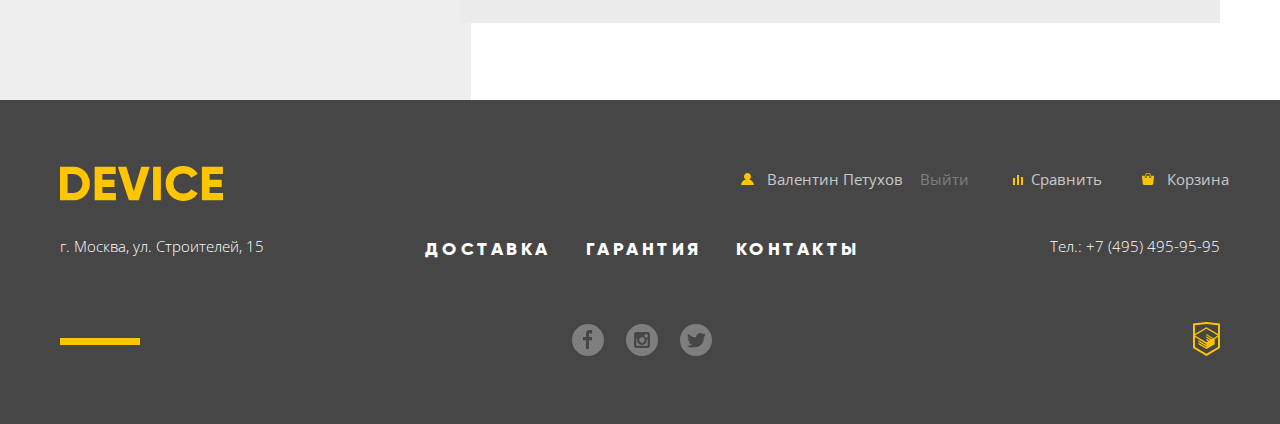
==== commit a4f3b041: "Декоративные элементы 1." ====
--- a/catalog.html
+++ b/catalog.html
@@ -129,7 +129,7 @@
               </div>
             </div>
           </fieldset>
-          <fieldset clas="filter-color">
+          <fieldset class="filter-color">
             <legend>Цвет</legend>
             <ul class="checkbox-color">
               <li class="filter-option">
@@ -410,7 +410,7 @@
   <section class="visually-hidden">
     <h2 class="visually-hidden">Как до нас добраться</h2>
     <!--Кнопка изображение закрыть-->
-    <img src="img/popup-map-big.png" width="960" heifht="559" alt="г. Москва, ул. Строителей, 15">
+    <img src="img/popup-map-big.png" width="960" height="559" alt="г. Москва, ул. Строителей, 15">
   </section>
 
   <section class="visually-hidden">
--- a/css/style.css
+++ b/css/style.css
@@ -86,23 +86,27 @@
   padding-right: 5px;
 }
 
+.main-navigation {
+  position: relative;
+  
+  margin-top: 40px;
+  padding: 0 40px;
+  padding-top: 20px;
+  min-height: 299px;
+
+  box-sizing: border-box;
+}
+
 .header-interface-container {
   display: flex;
   justify-content: space-between;
   
   width: 1040px;
   margin: 0 auto;
-  padding: 0 10px;
-  margin-top: 30px;
-}
-
-.main-navigation {
-  position: relative;
-  
-  margin-top: 40px;
-  padding: 0 40px;
-  min-height: 299px;
-}
+  min-height: 10px;
+  margin-top: 10px;
+}
+
 
 .main-header-logo {
   position: absolute;
@@ -113,17 +117,17 @@
   min-height: 35px;
 }
 
+.form-search {
+  display: flex;
+
+  width: 440px;
+  margin-right: 100px;
+}
+
 .inner-page .main-header-logo {
   margin-top: 3px;
 }
 
-.form-search {
-  display: flex;
-
-  width: 440px;
-  margin-top: 43px;
-  margin-right: 100px;
-}
 
 .interface-header li a {
   font-family: "Open Sans", Arial, sans-serif;
@@ -146,7 +150,6 @@
   
   margin: 0;
   padding: 0;
-  margin-top: 30px;
 
   list-style: none;
 }
@@ -227,7 +230,7 @@
   position: relative;
   display: flex;
   justify-content: space-between;
-  align-items: center;
+
 
   width: 1040px;
   min-height: 73px;
@@ -237,6 +240,9 @@
   margin: auto;
   margin-top: 2px;
   padding: 0px;  
+  padding-top: 25px;
+
+  box-sizing: border-box;
 }
 
 .header-product-contacts > li:nth-child(1) {
@@ -300,7 +306,7 @@
   content: "";
   
   position: absolute;
-  top: 8px;
+  top: 20px;
   left: 3px;
   
   width: 16px;
@@ -324,7 +330,7 @@
   width: 85px;
   min-height: 50px;
 
-  margin-top: -10px;
+  margin-bottom: 3px;
 
   border: 2px solid black;
   background-color:  #f7e296;
@@ -355,10 +361,12 @@
   width: 357px;
 
   padding-left: 35px;
-  padding-bottom: 10px;
-  margin-left: 5px;
+  padding-top: 5px;
+  margin-left: 3px;
+  margin-bottom: 3px;
  
-  border: 0;
+  border: none;
+  border-bottom: 2px solid transparent;
   background-color: #f7e296; 
 }
 
@@ -367,7 +375,6 @@
 }
 
 .search:focus {
-  padding-bottom: 7px;
   border-bottom: 2px solid black;
 
   outline: none;
@@ -668,8 +675,11 @@
 
  .promo-slider-list .button-info {
   display: block;
+
   width: 220px;
+
   padding: 12px 0;
+  padding-left: 4px;
   margin-top: 27px;
   margin-left: 10px;
  
@@ -678,9 +688,11 @@
 
   font-size: 18px;
   line-height: 18px;
-  letter-spacing: 3.6px;
+  letter-spacing: 3.8px;
   text-transform: uppercase;
   text-align: center;
+
+  box-sizing: border-box;
 
   background: linear-gradient(white 41%, #f0c52e 41%, #f0c52e 59%, white 59%);
 }
@@ -709,7 +721,7 @@
   width: 135px;
 }
 
-.promo-slider-table tr:nth-child(2) th {
+.promo-slider-table tr:nth-child(2) td {
   padding-top: 5px;
 }
 
@@ -722,8 +734,8 @@
   
 }
 
-.promo-slider-list table tr:last-child th {
-  font-family: Gilroy, Arial, sans-serif;
+.promo-slider-list table tr:last-child td {
+  font-family: "Open Sans", Arial, sans-serif;
   font-weight: 100;
   text-transform: none;
   font-size: 13px;
@@ -756,11 +768,16 @@
   text-transform: none;
   font-size: 18px;
   line-height: 24px;
+
   width: 160px;
 
   letter-spacing: 0.3px;
 
   list-style: none;
+}
+
+.sections-list li:nth-child(4) {
+  white-space: nowrap;
 }
 
 .sections-list li div {
@@ -950,8 +967,9 @@
   
   margin-top: 80px;
   margin-left: 1px;
+  margin-bottom: 2px;
   padding-top: 9px;
-  padding-bottom: 9px;
+  padding-bottom: 7px;
   padding-left: 4px;
 
   background: linear-gradient(white 40%, #f0c52e 40%, #f0c52e 60%, #e5e5e5 60%);
@@ -1205,14 +1223,18 @@
   font-size: 18px;
   line-height: 24px;
   text-transform: uppercase;
-  letter-spacing: 3.8px;
+  letter-spacing: 3.5px;
   text-align: center;
 
   width: 260px;
+  
+
+  margin-top: 55px;
+  margin-left: 0px;
   padding: 12px 0; 
-
-  margin-top: 55px;
-  margin-left: 2px;
+  padding-left: 5px;
+
+  box-sizing: border-box;
 
   background: linear-gradient(white 41%, #f0c52e 41%, #f0c52e 59%, white 59%);
 }
@@ -1273,13 +1295,16 @@
   font-size: 18px;
   line-height: 24px;
   text-transform: uppercase;
-  letter-spacing: 3.8px;
+  letter-spacing: 3.5px;
   text-align: center;
 
   width: 260px;
 
   padding: 10px 0;
   margin-top: 57px;
+  padding-left: 5px;
+
+  box-sizing: border-box;
 
   background: linear-gradient(white 41%, #f0c52e 41%, #f0c52e 59%, white 59%);
 }
@@ -1850,15 +1875,21 @@
   padding-right: 5px;
 }
 
-
 .contacts-services ul {
-  margin-left: -40px;
+  margin-right: 35px;
   margin-top: 5px;
 }
+.contacts-services ul li:nth-child(1) {
+  margin-right: 35px
+}
+
+.contacts-services ul li:nth-child(2) {
+  margin-right: 34px
+}
 
 .contacts-footer {
   display: flex;
-  justify-content: space-between;
+  justify-content: flex-start;
 
   width: 430px;
 
@@ -1949,7 +1980,7 @@
   font-size: 18px;
   line-height: 24px;
   text-transform: uppercase;
-  letter-spacing: 4px;
+  letter-spacing: 3.5px;
   
   list-style: none;
 }
@@ -2013,6 +2044,7 @@
 }
 
 .logo-device-footer {
+  margin-top: 2px;
   margin-left: 20px;
 }
 
@@ -2033,8 +2065,11 @@
   
   margin-top: 40px;
   padding: 0 40px;
-  
+  padding-top: 20px;
+
   min-height: 186px;
+
+  box-sizing: border-box;
 }
 
 /*---- Cattalog Main----*/
@@ -2101,13 +2136,13 @@
   padding: 0;
   min-height: 1000px;
 
-  background: linear-gradient(to right,  #eeeeee calc(50% - 250px), #ffffff calc(50% - 250px));
+  background: linear-gradient(to right,  #eeeeee 36.8%, #ffffff 36.8%);
 }
 
 .sort-flter {
   margin-top: 44px;
   min-height: 70px;
-  background: linear-gradient(to right, #dcdcdc calc(50% - 250px), #ebebeb calc(50% - 250px));
+  background: linear-gradient(to right, #dcdcdc 36.8%, #ebebeb 36.8%);
 }
 
 .sort {
@@ -2202,6 +2237,15 @@
 
   padding: 0;
   margin-top: 69px;
+}
+
+.filters label {
+  font-family: "Open Sans", Arial, sans-serif;
+  font-weight: 100;
+  color: #000000;
+  font-size: 14px;
+  line-height: 40px;
+  text-transform: none;
 }
 
 .filters-catalog section {
@@ -2327,8 +2371,7 @@
 }
 
 .filters fieldset:nth-child(2) {
-  
-  margin-top: 26px;
+  margin-top: 21px;
   margin-bottom: 31px;
 }
 
@@ -2802,6 +2845,7 @@
 
 .pagination-list a.selected,
 .sort ul:nth-child(4) div.icon-triangle-down,
-.sort ul:nth-child(3) a.selected {
+.sort ul:nth-child(3) a.selected,
+.breadcrambs a.selected {
   opacity: 1;
 }
